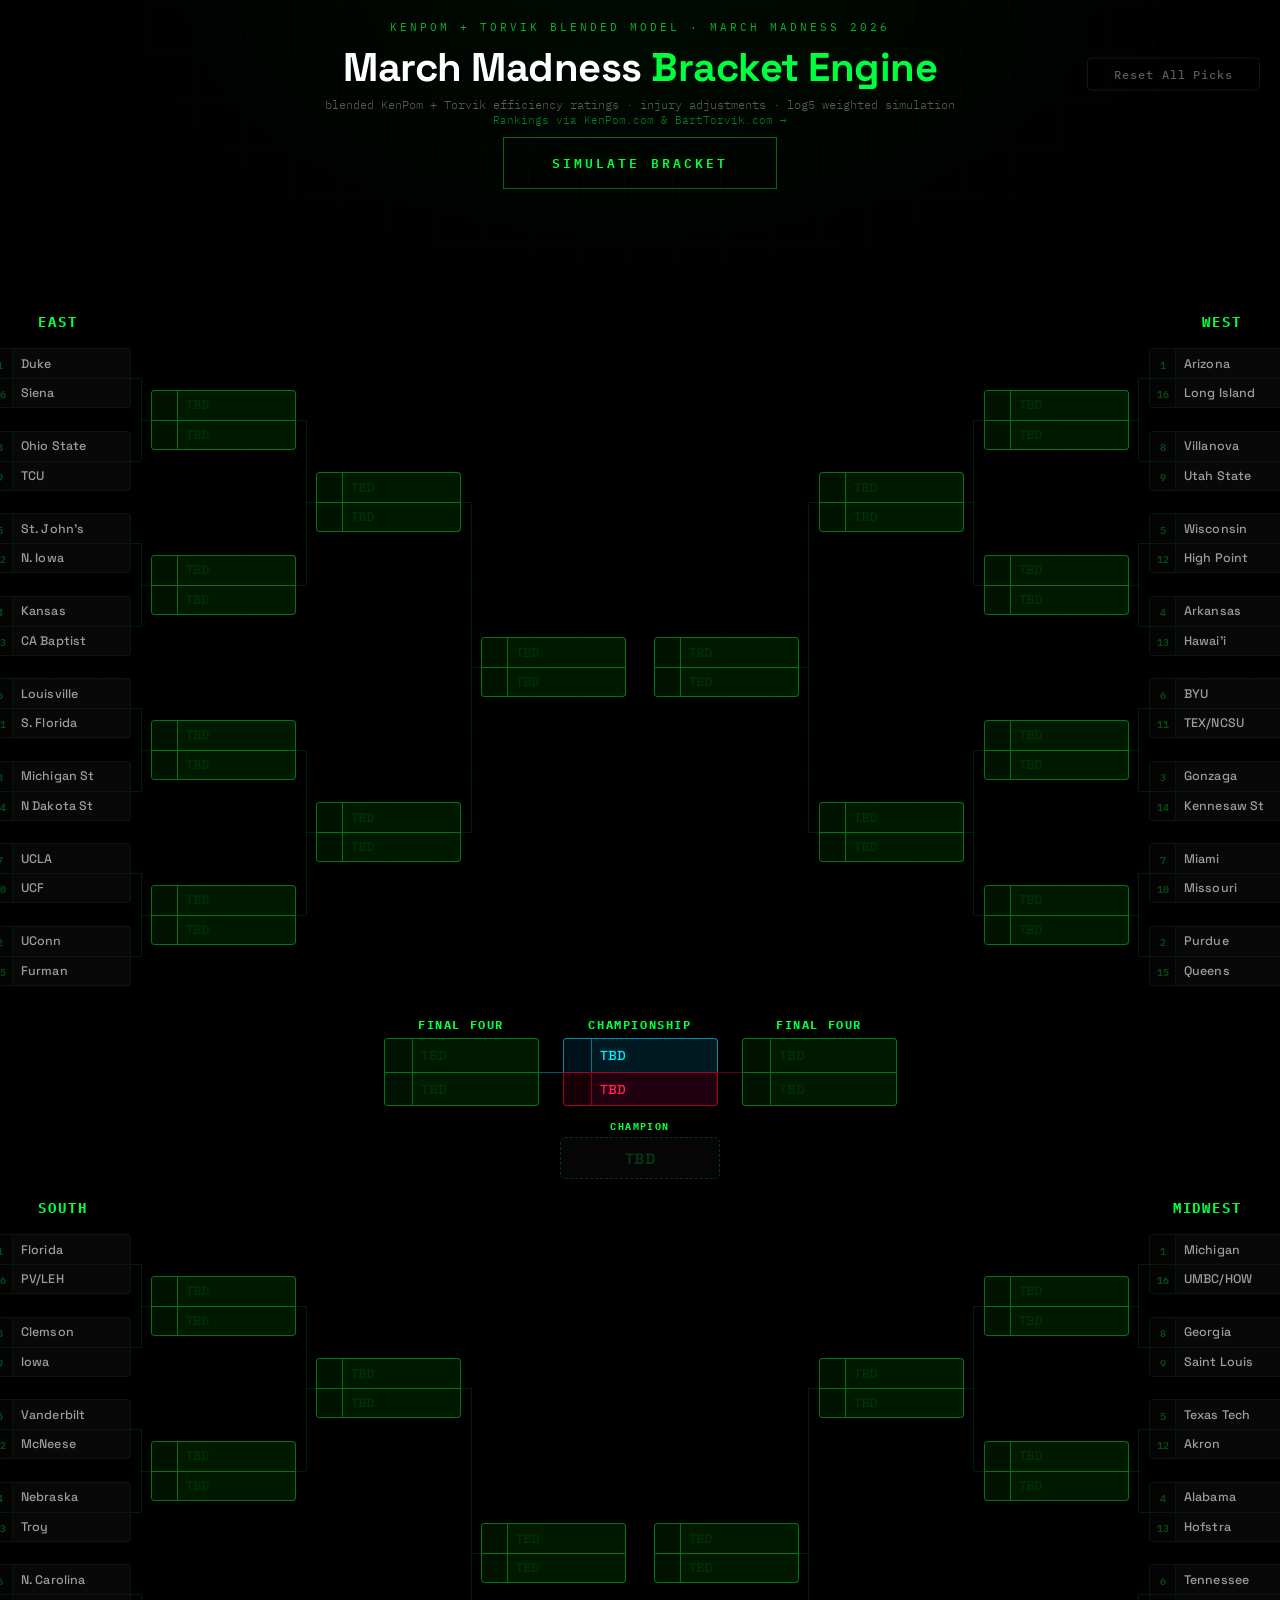
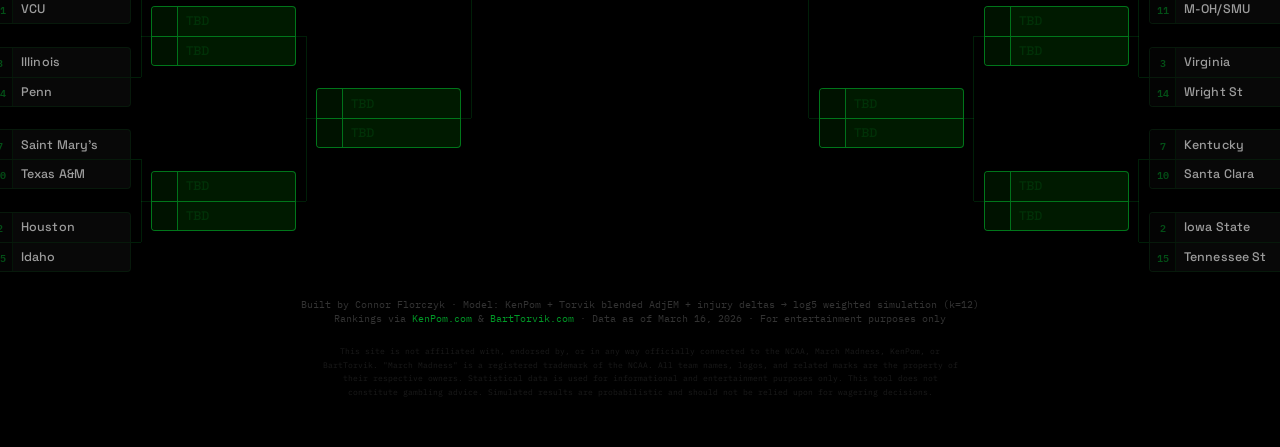
==== index.html @ 809f425a "March Madness Bracket Engine with simulation tracking KenPom + Torvik blended bracket simulator with" ====
<!DOCTYPE html>
<html lang="en">
<head>
<meta charset="UTF-8">
<meta name="viewport" content="width=device-width, initial-scale=1.0">
<title>March Madness 2026 — Bracket Engine</title>
<meta name="description" content="March Madness bracket simulator blending KenPom and Torvik efficiency ratings. Weighted probabilities, injury adjustments, and log5 matchup modeling for the 2026 tournament.">
<meta property="og:title" content="March Madness 2026 — Bracket Engine">
<meta property="og:description" content="Simulate your bracket with blended KenPom + Torvik ratings, injury adjustments, and weighted probabilities. Every run is different.">
<meta property="og:type" content="website">
<meta property="og:image" content="og-bracket-engine.png">
<meta name="twitter:card" content="summary_large_image">
<meta name="twitter:title" content="March Madness 2026 — Bracket Engine">
<meta name="twitter:description" content="Bracket simulator blending KenPom + Torvik ratings with injury adjustments. Every run is unique.">
<link rel="icon" href="data:image/svg+xml,<svg xmlns='http://www.w3.org/2000/svg' viewBox='0 0 100 100'><text y='.9em' font-size='90'>▣</text></svg>">
<link rel="preconnect" href="https://fonts.googleapis.com">
<link rel="preconnect" href="https://fonts.gstatic.com" crossorigin>
<link rel="stylesheet" href="https://fonts.googleapis.com/css2?family=Space+Grotesk:wght@300;400;500;600;700&family=IBM+Plex+Mono:wght@300;400;500;600;700&display=swap">
<style>

  :root {
    --mx: #00ff41;
    --mx-r: 0;
    --mx-g: 255;
    --mx-b: 65;
    --mx-bg: #001a00;
    --mx-bg2: #001200;
  }

  * { margin: 0; padding: 0; box-sizing: border-box; }

  /* Hide all scrollbars except body's vertical */
  .bracket-row::-webkit-scrollbar,
  .final-four::-webkit-scrollbar,
  .log-inner::-webkit-scrollbar,
  .breakdown::-webkit-scrollbar,
  .bd-card::-webkit-scrollbar,
  .mobile-bracket::-webkit-scrollbar,
  .page-wrap::-webkit-scrollbar { display: none; }
  .bracket-row, .final-four, .log-inner, .breakdown, .bd-card, .mobile-bracket, .page-wrap {
    scrollbar-width: none;
    -ms-overflow-style: none;
  }

  body {
    font-family: 'Space Grotesk', system-ui, sans-serif;
    background: #000;
    color: #c0c0c0;
    min-height: 100vh;
    padding: 20px;
    overflow-x: hidden;
  }

  body::before {
    content: '';
    position: fixed;
    inset: 0;
    background:
      radial-gradient(ellipse 80% 60% at 50% 0%, rgba(var(--mx-r),var(--mx-g),var(--mx-b),0.04) 0%, transparent 60%),
      linear-gradient(180deg, rgba(var(--mx-r),var(--mx-g),var(--mx-b),0.018) 1px, transparent 1px),
      linear-gradient(90deg, rgba(var(--mx-r),var(--mx-g),var(--mx-b),0.018) 1px, transparent 1px);
    background-size: 100% 100%, 48px 48px, 48px 48px;
    pointer-events: none;
    z-index: 0;
  }

  body::after {
    content: '';
    position: fixed;
    inset: 0;
    background: repeating-linear-gradient(
      0deg,
      transparent,
      transparent 2px,
      rgba(0,0,0,0.04) 2px,
      rgba(0,0,0,0.04) 4px
    );
    pointer-events: none;
    z-index: 0;
  }

  .page-wrap {
    position: relative;
    z-index: 1;
    display: flex;
    flex-direction: column;
    align-items: center;
    min-width: 1220px;
  }

  /* Header */
  .header {
    text-align: center;
    margin-bottom: 10px;
    position: relative;
    width: 100%;
    padding: 0 220px;
  }

  .header-actions {
    position: absolute;
    top: 50%;
    right: 0;
    transform: translateY(-50%);
    display: flex;
    gap: 8px;
    align-items: center;
  }

  .header .tag {
    font-family: 'IBM Plex Mono', monospace;
    font-size: 0.7rem;
    letter-spacing: 3px;
    text-transform: uppercase;
    color: var(--mx);
    opacity: 0.7;
    margin-bottom: 8px;
  }

  .header h1 {
    font-size: clamp(1.8rem, 4vw, 2.5rem);
    font-weight: 700;
    letter-spacing: -0.5px;
    color: #fff;
  }

  .header h1 span {
    background: linear-gradient(135deg, var(--mx), var(--mx));
    -webkit-background-clip: text;
    -webkit-text-fill-color: transparent;
    text-shadow: 0 0 40px rgba(var(--mx-r),var(--mx-g),var(--mx-b),0.15);
  }

  .header .subtitle {
    font-family: 'IBM Plex Mono', monospace;
    font-size: 0.75rem;
    font-weight: 300;
    color: rgba(255,255,255,0.35);
    margin-top: 4px;
  }

  /* Round labels bar */
  .round-labels {
    display: flex;
    justify-content: center;
    gap: 0;
    margin-bottom: 4px;
    width: 100%;
  }

  .round-labels .rl {
    font-family: 'IBM Plex Mono', monospace;
    font-size: 0.6rem;
    font-weight: 600;
    letter-spacing: 0.1em;
    text-transform: uppercase;
    color: rgba(255,255,255,0.25);
    text-align: center;
    padding: 4px 0;
  }

  /* Region label */
  .region-label {
    font-family: 'IBM Plex Mono', monospace;
    font-size: 0.85rem;
    font-weight: 700;
    letter-spacing: 0.14em;
    text-transform: uppercase;
    margin-bottom: 6px;
  }

  .region-label-left { text-align: left; padding-left: 6px; }
  .region-label-right { text-align: right; padding-right: 6px; }

  /* Bracket rows */
  .bracket-half {
    display: flex;
    flex-direction: column;
    align-items: center;
    width: 100%;
  }

  .bracket-labels-row {
    display: flex;
    width: 100%;
    max-width: 1220px;
    justify-content: space-between;
    padding: 0 2px;
  }

  .bracket-row {
    display: flex;
    height: 660px;
    align-items: stretch;
  }

  .round {
    display: flex;
    flex-direction: column;
    flex-shrink: 0;
  }

  .match-wrap {
    flex: 1;
    display: flex;
    align-items: center;
    justify-content: center;
  }

  .team-pair { width: 145px; flex-shrink: 0; }

  .team {
    height: 30px;
    display: flex;
    align-items: center;
    padding: 0 0 0 0;
    font-size: 0.78rem;
    font-weight: 500;
    background: #080808;
    border: 1px solid rgba(var(--mx-r),var(--mx-g),var(--mx-b),0.07);
    cursor: pointer;
    transition: all 0.15s;
    color: rgba(255,255,255,0.6);
    overflow: hidden;
  }

  .team:first-child { border-radius: 4px 4px 0 0; border-bottom: none; }
  .team:last-child { border-radius: 0 0 4px 4px; }
  .team:hover:not(.empty) { background: #0a0f0a; border-color: rgba(var(--mx-r),var(--mx-g),var(--mx-b),0.15); }

  .team.winner {
    background: var(--mx-bg);
    border-color: rgba(var(--mx-r),var(--mx-g),var(--mx-b),0.4);
    color: var(--mx);
  }

  .team.winner:first-child { border-bottom: none; }
  .team.loser { opacity: 0.2; }
  .team.empty { cursor: default; color: rgba(var(--mx-r),var(--mx-g),var(--mx-b),0.1); }

  .team .seed {
    min-width: 26px;
    text-align: center;
    font-family: 'IBM Plex Mono', monospace;
    font-size: 0.65rem;
    font-weight: 600;
    color: rgba(var(--mx-r),var(--mx-g),var(--mx-b),0.3);
    background: #040404;
    height: 100%;
    display: flex;
    align-items: center;
    justify-content: center;
    border-right: 1px solid rgba(var(--mx-r),var(--mx-g),var(--mx-b),0.07);
    flex-shrink: 0;
  }

  .team.winner .seed {
    color: rgba(var(--mx-r),var(--mx-g),var(--mx-b),0.7);
    background: var(--mx-bg2);
    border-right-color: rgba(var(--mx-r),var(--mx-g),var(--mx-b),0.4);
  }

  .team .name {
    padding: 0 8px;
    white-space: nowrap;
    overflow: hidden;
    text-overflow: ellipsis;
    flex: 1;
    letter-spacing: 0.01em;
  }

  /* Upset notifier on game pairs */
  .team-pair { position: relative; }
  .team-pair:has(.upset-pip) {
    box-shadow: -2px 0 0 0 rgba(255,255,255,0.7);
    border-radius: 3px;
  }
  .upset-pip {
    position: absolute;
    top: -1px;
    right: -1px;
    font-family: 'IBM Plex Mono', monospace;
    font-size: 0.42rem;
    font-weight: 700;
    letter-spacing: 0.5px;
    text-transform: uppercase;
    color: #000;
    background: rgba(255,255,255,0.85);
    padding: 1px 4px;
    border-radius: 0 3px 0 3px;
    z-index: 2;
    line-height: 1.2;
    animation: glitch-flicker 4s infinite;
    animation-delay: calc(var(--flicker-offset, 0) * 1s);
  }

  @keyframes glitch-flicker {
    0%, 100% { opacity: 1; }
    92% { opacity: 1; }
    93% { opacity: 0.1; }
    94% { opacity: 0.9; }
    95% { opacity: 0.15; }
    96% { opacity: 1; }
    97% { opacity: 0.05; }
    98% { opacity: 1; }
  }
  @keyframes glitch-flicker-2 {
    0%, 100% { opacity: 1; }
    45% { opacity: 1; }
    46% { opacity: 0.08; }
    47% { opacity: 0.85; }
    48% { opacity: 0.1; }
    49% { opacity: 1; }
  }
  @keyframes glitch-flicker-3 {
    0%, 100% { opacity: 1; }
    70% { opacity: 1; }
    71% { opacity: 0.12; }
    72% { opacity: 1; }
    73% { opacity: 0.06; }
    74% { opacity: 0.9; }
    75% { opacity: 1; }
  }

  /* Left connectors */
  .conn-col { display: flex; flex-direction: column; width: 20px; flex-shrink: 0; }
  .conn-pair { flex: 1; position: relative; }
  .conn-pair .h-top { position: absolute; top: 25%; left: 0; width: 50%; border-top: 1px solid rgba(var(--mx-r),var(--mx-g),var(--mx-b),0.12); }
  .conn-pair .h-bot { position: absolute; top: 75%; left: 0; width: 50%; border-top: 1px solid rgba(var(--mx-r),var(--mx-g),var(--mx-b),0.12); }
  .conn-pair::before { content: ''; position: absolute; left: 50%; top: 25%; bottom: 25%; border-left: 1px solid rgba(var(--mx-r),var(--mx-g),var(--mx-b),0.12); }
  .conn-pair::after { content: ''; position: absolute; top: 50%; left: 50%; right: 0; border-top: 1px solid rgba(var(--mx-r),var(--mx-g),var(--mx-b),0.12); }

  /* Right connectors (mirrored) */
  .conn-col-r { display: flex; flex-direction: column; width: 20px; flex-shrink: 0; }
  .conn-pair-r { flex: 1; position: relative; }
  .conn-pair-r .h-top { position: absolute; top: 25%; right: 0; width: 50%; border-top: 1px solid rgba(var(--mx-r),var(--mx-g),var(--mx-b),0.12); }
  .conn-pair-r .h-bot { position: absolute; top: 75%; right: 0; width: 50%; border-top: 1px solid rgba(var(--mx-r),var(--mx-g),var(--mx-b),0.12); }
  .conn-pair-r::before { content: ''; position: absolute; right: 50%; top: 25%; bottom: 25%; border-left: 1px solid rgba(var(--mx-r),var(--mx-g),var(--mx-b),0.12); }
  .conn-pair-r::after { content: ''; position: absolute; top: 50%; left: 0; right: 50%; border-top: 1px solid rgba(var(--mx-r),var(--mx-g),var(--mx-b),0.12); }

  /* Feed lines */
  .feed { width: 14px; flex-shrink: 0; display: flex; align-items: center; }
  .feed .fl { width: 100%; border-top: 1px solid rgba(var(--mx-r),var(--mx-g),var(--mx-b),0.12); }

  /* Center gap between left/right regions */
  .bracket-gap {
    width: 28px;
    flex-shrink: 0;
  }

  /* ───── FINAL FOUR SECTION ───── */
  .final-four {
    display: flex;
    flex-direction: column;
    align-items: center;
    margin: 20px 0;
    gap: 0;
  }

  .ff-label-row {
    display: flex;
    justify-content: center;
    gap: 0;
    width: 100%;
    margin-bottom: 6px;
  }

  .ff-label-row .ff-label:nth-child(1) { width: 155px; }
  .ff-label-row .ff-label:nth-child(2) { width: calc(24px + 155px + 24px); }
  .ff-label-row .ff-label:nth-child(3) { width: 155px; }

  .ff-label {
    font-family: 'IBM Plex Mono', monospace;
    font-size: 0.72rem;
    font-weight: 700;
    letter-spacing: 0.14em;
    text-transform: uppercase;
    color: var(--mx);
    text-align: center;
  }

  .ff-bracket-row {
    display: flex;
    align-items: center;
  }

  .ff-round { flex-shrink: 0; }
  .ff-pair { width: 155px; }
  .ff-pair .team { height: 34px; font-size: 0.82rem; }
  .ff-pair .team .seed { min-width: 28px; font-size: 0.68rem; }

  /* Championship team colors — neon cyan (top) and neon red (bottom) */
  .champ-pair .team.champ-t1 {
    border-color: rgba(0,220,255,0.4) !important;
    background: #001014 !important;
    color: #00ddff;
    text-shadow: 0 0 6px rgba(0,220,255,0.15);
  }
  .champ-pair .team.champ-t1.empty {
    color: rgba(0,220,255,0.3);
    text-shadow: none;
  }
  .champ-pair .team.champ-t1 .seed {
    border-right-color: rgba(0,220,255,0.3);
    background: #000a0e;
    color: rgba(0,220,255,0.5);
  }
  .champ-pair .team.champ-t1.empty .seed {
    color: rgba(0,220,255,0.2);
  }
  .champ-pair .team.champ-t1:hover:not(.empty) {
    background: #001820 !important;
    border-color: rgba(0,220,255,0.6) !important;
    box-shadow: 0 0 12px rgba(0,220,255,0.08);
  }

  .champ-pair .team.champ-t2 {
    border-color: rgba(255,0,50,0.4) !important;
    background: #140008 !important;
    color: #ff1a44;
    text-shadow: 0 0 6px rgba(255,0,50,0.15);
  }
  .champ-pair .team.champ-t2.empty {
    color: rgba(255,0,50,0.3);
    text-shadow: none;
  }
  .champ-pair .team.champ-t2 .seed {
    border-right-color: rgba(255,0,50,0.3);
    background: #0e0004;
    color: rgba(255,0,50,0.5);
  }
  .champ-pair .team.champ-t2.empty .seed {
    color: rgba(255,0,50,0.2);
  }
  .champ-pair .team.champ-t2:hover:not(.empty) {
    background: #200010 !important;
    border-color: rgba(255,0,50,0.6) !important;
    box-shadow: 0 0 12px rgba(255,0,50,0.08);
  }

  /* Winner with neon glow */
  .champ-pair .team.champ-t1.winner {
    background: #001820 !important;
    border-color: rgba(0,220,255,0.6) !important;
    color: #00eeff;
    text-shadow: 0 0 8px rgba(0,220,255,0.25);
    box-shadow: inset 0 0 12px rgba(0,220,255,0.04);
  }
  .champ-pair .team.champ-t1.winner:first-child { border-bottom: none; }
  .champ-pair .team.champ-t1.winner .seed {
    color: #00ccee;
    background: #001018;
    border-right-color: rgba(0,220,255,0.5);
  }

  .champ-pair .team.champ-t2.winner {
    background: #200010 !important;
    border-color: rgba(255,0,50,0.6) !important;
    color: #ff2255;
    text-shadow: 0 0 8px rgba(255,0,50,0.25);
    box-shadow: inset 0 0 12px rgba(255,0,50,0.04);
  }
  .champ-pair .team.champ-t2.winner:first-child { border-bottom: none; }
  .champ-pair .team.champ-t2.winner .seed {
    color: #ff1a44;
    background: #180008;
    border-right-color: rgba(255,0,50,0.5);
  }

  .grand-champ-wrap {
    text-align: center;
    margin-top: 14px;
  }

  .grand-champ-label {
    font-family: 'IBM Plex Mono', monospace;
    font-size: 0.62rem;
    font-weight: 700;
    letter-spacing: 0.14em;
    text-transform: uppercase;
    color: var(--mx);
  }

  .grand-champ-box {
    margin-top: 4px;
    width: 160px;
    height: 42px;
    display: flex;
    align-items: center;
    justify-content: center;
    border-radius: 5px;
    font-weight: 700;
    font-size: 0.95rem;
    letter-spacing: 0.02em;
  }

  .grand-champ-box.has {
    border: 1px solid var(--mx);
    color: var(--mx);
    box-shadow: 0 0 24px rgba(var(--mx-r),var(--mx-g),var(--mx-b),0.15), 0 0 60px rgba(var(--mx-r),var(--mx-g),var(--mx-b),0.05);
  }
  .grand-champ-box.has.champ-blue {
    background: linear-gradient(135deg, rgba(0,220,255,0.1), rgba(0,220,255,0.03));
    border-color: rgba(0,220,255,0.6);
    color: #00eeff;
    box-shadow: 0 0 24px rgba(0,220,255,0.15), 0 0 60px rgba(0,220,255,0.05);
    text-shadow: 0 0 10px rgba(0,220,255,0.2);
  }
  .grand-champ-box.has.champ-red {
    background: linear-gradient(135deg, rgba(255,0,50,0.1), rgba(255,0,50,0.03));
    border-color: rgba(255,0,50,0.6);
    color: #ff2255;
    box-shadow: 0 0 24px rgba(255,0,50,0.15), 0 0 60px rgba(255,0,50,0.05);
    text-shadow: 0 0 10px rgba(255,0,50,0.2);
  }

  .grand-champ-box.none {
    background: #050505;
    border: 1px dashed rgba(var(--mx-r),var(--mx-g),var(--mx-b),0.2);
    color: rgba(var(--mx-r),var(--mx-g),var(--mx-b),0.2);
  }

  /* Feed lines — blue left, red right */
  .feed-gf { width: 24px; flex-shrink: 0; display: flex; align-items: center; }
  .feed-gf .fl { width: 100%; border-top: 1px solid rgba(var(--mx-r),var(--mx-g),var(--mx-b),0.3); }
  .feed-gf.feed-blue .fl { border-top-color: rgba(0,220,255,0.4); }
  .feed-gf.feed-red .fl { border-top-color: rgba(255,0,50,0.4); }


  .reset-btn {
    margin-top: 20px;
    padding: 8px 26px;
    background: transparent;
    border: 1px solid rgba(255,255,255,0.08);
    color: rgba(255,255,255,0.35);
    font-family: 'IBM Plex Mono', monospace;
    font-size: 0.72rem;
    font-weight: 500;
    letter-spacing: 0.08em;
    border-radius: 4px;
    cursor: pointer;
    transition: all 0.15s;
  }

  .reset-btn:hover { border-color: rgba(255,255,255,0.2); color: #ccc; }

  .header-actions .reset-btn { margin-top: 0; }
  .header-actions .share-btn { display: none; }
  .header-actions .share-btn.on { display: inline-flex; }

  .share-btn {
    padding: 8px 26px;
    background: rgba(var(--mx-r),var(--mx-g),var(--mx-b),0.06);
    border: 1px solid rgba(var(--mx-r),var(--mx-g),var(--mx-b),0.25);
    color: var(--mx);
    font-family: 'IBM Plex Mono', monospace;
    font-size: 0.72rem;
    font-weight: 500;
    letter-spacing: 0.08em;
    border-radius: 4px;
    cursor: pointer;
    transition: all 0.15s;
    display: none;
    align-items: center;
    gap: 6px;
  }
  .share-btn.on { display: inline-flex; }
  .share-btn:hover { border-color: rgba(var(--mx-r),var(--mx-g),var(--mx-b),0.5); background: rgba(var(--mx-r),var(--mx-g),var(--mx-b),0.1); color: #33ff66; }
  .share-btn svg { width: 14px; height: 14px; fill: currentColor; }

  .share-overlay {
    position: fixed;
    inset: 0;
    background: rgba(0,0,0,0.65);
    z-index: 999;
    display: none;
    align-items: center;
    justify-content: center;
    animation: fadeIn 0.15s ease;
  }
  .share-overlay.on { display: flex; }
  @keyframes fadeIn { from { opacity: 0; } to { opacity: 1; } }

  .share-panel {
    background: #080808;
    border: 1px solid rgba(var(--mx-r),var(--mx-g),var(--mx-b),0.15);
    border-radius: 12px;
    padding: 28px 32px;
    width: 90%;
    max-width: 520px;
    position: relative;
    animation: panelIn 0.2s ease;
  }
  @keyframes panelIn { from { opacity: 0; transform: translateY(10px) scale(0.97); } to { opacity: 1; transform: none; } }

  .share-panel-title {
    font-family: 'IBM Plex Mono', monospace;
    font-size: 0.7rem;
    letter-spacing: 2px;
    text-transform: uppercase;
    color: var(--mx);
    margin-bottom: 16px;
  }

  .share-preview {
    background: rgba(0,0,0,0.3);
    border: 1px solid rgba(255,255,255,0.06);
    border-radius: 8px;
    padding: 16px 18px;
    margin-bottom: 18px;
    font-family: 'IBM Plex Mono', monospace;
    font-size: 0.7rem;
    line-height: 1.65;
    color: rgba(255,255,255,0.55);
    max-height: 180px;
    overflow-y: auto;
    white-space: pre-wrap;
    word-break: break-word;
  }
  .share-preview::-webkit-scrollbar { width: 4px; }
  .share-preview::-webkit-scrollbar-thumb { background: rgba(255,255,255,0.1); border-radius: 2px; }
  .share-preview .sp-champ { color: #fff; font-weight: 600; font-size: 0.78rem; }
  .share-preview .sp-heading { color: rgba(255,255,255,0.35); font-size: 0.6rem; letter-spacing: 1.5px; text-transform: uppercase; }
  .share-preview .sp-team { color: rgba(255,255,255,0.7); }
  .share-preview .sp-upset { color: rgba(255,255,255,0.7); }
  .share-preview .sp-link { color: var(--mx); }

  .share-close {
    position: absolute;
    top: 16px; right: 18px;
    background: none;
    border: none;
    color: rgba(255,255,255,0.3);
    font-size: 1.4rem;
    cursor: pointer;
    line-height: 1;
    transition: color 0.15s;
  }
  .share-close:hover { color: #fff; }

  .share-options {
    display: flex;
    flex-direction: column;
    gap: 8px;
  }

  .share-option {
    display: flex;
    align-items: center;
    gap: 12px;
    padding: 12px 16px;
    background: rgba(255,255,255,0.03);
    border: 1px solid rgba(255,255,255,0.06);
    border-radius: 8px;
    cursor: pointer;
    transition: all 0.15s;
    text-decoration: none;
    color: inherit;
  }
  .share-option:hover { background: rgba(255,255,255,0.06); border-color: rgba(255,255,255,0.12); }

  .share-icon {
    width: 36px; height: 36px;
    border-radius: 8px;
    display: flex;
    align-items: center;
    justify-content: center;
    flex-shrink: 0;
    font-size: 1rem;
  }
  .share-icon.copy { background: rgba(var(--mx-r),var(--mx-g),var(--mx-b),0.12); color: var(--mx); }
  .share-icon.x { background: rgba(255,255,255,0.08); color: #fff; }
  .share-icon.li { background: rgba(10,102,194,0.15); color: #0a66c2; }
  .share-icon.email { background: rgba(var(--mx-r),var(--mx-g),var(--mx-b),0.12); color: var(--mx); }

  .share-label { font-size: 0.82rem; font-weight: 500; color: #e0e0e0; }
  .share-sublabel { font-size: 0.68rem; color: rgba(255,255,255,0.35); margin-top: 2px; }

  .share-toast {
    position: fixed;
    bottom: 32px;
    left: 50%;
    transform: translateX(-50%) translateY(20px);
    background: #0a0a0a;
    border: 1px solid rgba(var(--mx-r),var(--mx-g),var(--mx-b),0.3);
    color: var(--mx);
    font-family: 'IBM Plex Mono', monospace;
    font-size: 0.75rem;
    padding: 10px 22px;
    border-radius: 8px;
    z-index: 1100;
    opacity: 0;
    pointer-events: none;
    transition: all 0.3s ease;
  }
  .share-toast.show { opacity: 1; transform: translateX(-50%) translateY(0); }

  /* Upset counter badge */
  .upset-badge {
    display: none;
    align-items: center;
    justify-content: center;
    gap: 6px;
    margin-top: 8px;
    padding: 6px 16px;
    background: rgba(255,255,255,0.06);
    border: 1px solid rgba(255,255,255,0.2);
    border-radius: 20px;
    font-family: 'IBM Plex Mono', monospace;
    font-size: 0.72rem;
    color: rgba(255,255,255,0.7);
    animation: bdIn 0.4s ease;
  }
  .upset-badge.on { display: inline-flex; }
  .upset-badge .ub-num {
    font-weight: 700;
    font-size: 0.85rem;
    color: #fff;
  }
  .upset-badge .ub-label { font-weight: 400; }

  /* ── MOBILE BRACKET VIEW ── */
  .mobile-bracket { display: none; }

  .mb-round {
    margin-bottom: 16px;
  }
  .mb-round-header {
    font-family: 'IBM Plex Mono', monospace;
    font-size: 0.82rem;
    font-weight: 700;
    letter-spacing: 0.12em;
    text-transform: uppercase;
    color: rgba(255,255,255,0.4);
    padding: 8px 0 6px;
    border-bottom: 1px solid rgba(255,255,255,0.06);
    margin-bottom: 6px;
  }
  .mb-region-label {
    font-family: 'IBM Plex Mono', monospace;
    font-size: 0.68rem;
    font-weight: 600;
    letter-spacing: 0.1em;
    text-transform: uppercase;
    padding: 6px 0 3px;
  }
  .mb-game {
    display: flex;
    flex-direction: column;
    background: #050505;
    border: 1px solid rgba(255,255,255,0.07);
    border-radius: 5px;
    margin-bottom: 5px;
    overflow: hidden;
    position: relative;
  }
  .mb-game:has(.mb-upset-pip) {
    border-color: rgba(255,255,255,0.2);
    box-shadow: 0 0 8px rgba(255,255,255,0.05);
  }
  .mb-upset-pip {
    position: absolute;
    top: 0;
    right: 0;
    font-family: 'IBM Plex Mono', monospace;
    font-size: 0.5rem;
    font-weight: 700;
    letter-spacing: 0.5px;
    text-transform: uppercase;
    color: #000;
    background: rgba(255,255,255,0.85);
    padding: 2px 6px;
    border-radius: 0 5px 0 5px;
    z-index: 2;
    line-height: 1.2;
    animation: glitch-flicker 5s infinite;
  }
  .mb-team {
    display: flex;
    align-items: center;
    height: 40px;
    font-size: 0.9rem;
    font-weight: 500;
    color: rgba(255,255,255,0.6);
    cursor: pointer;
    transition: background 0.12s;
  }
  .mb-team:first-child { border-bottom: 1px solid rgba(255,255,255,0.05); }
  .mb-team:hover:not(.mb-empty) { background: #0a0f0a; }
  .mb-team.mb-winner {
    background: var(--mx-bg);
    color: var(--mx);
  }
  .mb-team.mb-loser { opacity: 0.3; }
  .mb-team.mb-empty { cursor: default; color: rgba(255,255,255,0.1); }
  .mb-seed {
    min-width: 36px;
    text-align: center;
    font-family: 'IBM Plex Mono', monospace;
    font-size: 0.75rem;
    font-weight: 600;
    color: rgba(255,255,255,0.25);
    background: #040404;
    height: 100%;
    display: flex;
    align-items: center;
    justify-content: center;
    border-right: 1px solid rgba(255,255,255,0.07);
    flex-shrink: 0;
  }
  .mb-team.mb-winner .mb-seed {
    color: rgba(var(--mx-r),var(--mx-g),var(--mx-b),0.6);
    background: var(--mx-bg2);
    border-right-color: rgba(var(--mx-r),var(--mx-g),var(--mx-b),0.3);
  }
  .mb-name {
    padding: 0 12px;
    flex: 1;
    white-space: nowrap;
    overflow: hidden;
    text-overflow: ellipsis;
  }
  .mb-prob {
    font-family: 'IBM Plex Mono', monospace;
    font-size: 0.72rem;
    font-weight: 600;
    color: #fff;
    padding-right: 12px;
    white-space: nowrap;
  }
  .mb-team.mb-winner .mb-prob { color: #fff; }

  /* FF/Champ in mobile */
  .mb-ff-section {
    margin-bottom: 16px;
  }
  .mb-champ-box {
    text-align: center;
    padding: 14px;
    margin-top: 8px;
    border-radius: 6px;
  }
  .mb-champ-box.has {
    background: linear-gradient(135deg, rgba(var(--mx-r),var(--mx-g),var(--mx-b),0.1), rgba(var(--mx-r),var(--mx-g),var(--mx-b),0.04));
    border: 1px solid var(--mx);
  }
  .mb-champ-box.none {
    background: #050505;
    border: 1px dashed rgba(var(--mx-r),var(--mx-g),var(--mx-b),0.2);
  }
  .mb-champ-trophy { font-size: 28px; }
  .mb-champ-label {
    font-family: 'IBM Plex Mono', monospace;
    font-size: 0.65rem;
    font-weight: 700;
    letter-spacing: 0.12em;
    text-transform: uppercase;
    color: var(--mx);
    margin-top: 4px;
  }
  .mb-champ-name {
    font-size: 1.3rem;
    font-weight: 700;
    color: var(--mx);
    margin-top: 4px;
  }
  .mb-champ-name.tbd { color: rgba(var(--mx-r),var(--mx-g),var(--mx-b),0.2); font-weight: 500; }

  /* ── GLOBAL STATS COUNTER ── */
  .global-stats {
    position: absolute;
    top: 50%;
    left: 0;
    transform: translateY(-50%);
    font-family: 'IBM Plex Mono', monospace;
    font-size: 0.65rem;
    color: rgba(var(--mx-r),var(--mx-g),var(--mx-b),0.5);
    text-align: left;
    letter-spacing: 1px;
    text-transform: uppercase;
    line-height: 1.2;
  }
  .global-stats .stat-num {
    font-size: 1.3rem;
    font-weight: 700;
    color: var(--mx);
    display: block;
    line-height: 1;
    margin-bottom: 1px;
    text-shadow: 0 0 12px rgba(var(--mx-r),var(--mx-g),var(--mx-b),0.3);
  }

  /* ── MOBILE RESPONSIVE ── */
  @media (max-width: 1200px) {
    .page-wrap { min-width: 0; width: 100%; }
    .header { padding: 0; }
    .header-actions { position: static; justify-content: center; margin-top: 10px; transform: none; }
    .global-stats { position: static; transform: none; text-align: center; margin-bottom: 8px; }
    .bracket-labels-row { max-width: 100%; }
    .bracket-row {
      overflow-x: auto;
      -webkit-overflow-scrolling: touch;
      padding-bottom: 8px;
    }
    .final-four {
      overflow-x: auto;
      -webkit-overflow-scrolling: touch;
    }
  }

  @media (max-width: 768px) {
    body { padding: 12px 8px; }

    .header h1 { font-size: 2.2rem; }
    .header .tag { font-size: 0.95rem; letter-spacing: 2px; }
    .header .subtitle { font-size: 0.95rem; line-height: 1.5; }

    .countdown-bar {
      flex-direction: column;
      gap: 10px;
      padding: 10px 12px;
    }
    .cd-val { font-size: 1.2rem; min-width: 40px; padding: 3px 5px; }
    .cd-sep { font-size: 1rem; padding-bottom: 12px; }
    .cd-info { font-size: 0.62rem; }

    .calc-btn { padding: 12px 32px; font-size: 0.72rem; letter-spacing: 2px; }
    .prog-wrap { width: 240px; }
    .log-area { max-width: 100%; }
    .log-inner { font-size: 0.58rem; }

    /* Hide desktop bracket, show mobile */
    .bracket-row,
    .bracket-labels-row,
    .final-four { display: none !important; }

    .mobile-bracket { display: block; width: 100%; }

    .region-label { font-size: 0.75rem; }
    .reset-btn { font-size: 0.65rem; padding: 6px 14px; }
    .share-btn { font-size: 0.65rem; padding: 6px 14px; }
    .share-panel { padding: 22px 20px; }
    .share-option { padding: 10px 12px; }

    .breakdown { max-width: 100%; }
    .bd-grid { grid-template-columns: 1fr; }
    .bd-card, .bd-card-wide { padding: 16px 14px; }
  }

  @media (max-width: 480px) {
    body { padding: 8px 4px; }

    .header { margin-bottom: 8px; }
    .header h1 { font-size: 1.8rem; }
    .header .tag { font-size: 0.85rem; letter-spacing: 1.5px; margin-bottom: 6px; }
    .header .subtitle { font-size: 0.85rem; line-height: 1.5; }
    .header .subtitle a { font-size: 0.8rem !important; }

    .countdown-bar { padding: 8px 8px; gap: 8px; margin-bottom: 8px; border-radius: 4px; }
    .cd-val { font-size: 1.05rem; min-width: 34px; padding: 2px 4px; }
    .cd-sep { font-size: 0.9rem; padding-bottom: 10px; }
    .cd-lbl { font-size: 0.42rem; }
    .cd-info { font-size: 0.55rem; }

    .calc-area { margin-bottom: 10px; }
    .calc-btn { padding: 10px 24px; font-size: 0.65rem; letter-spacing: 1.5px; }
    .prog-wrap { width: 200px; }
    .log-inner { font-size: 0.55rem; }

    .mb-team { height: 36px; font-size: 0.82rem; }
    .mb-seed { min-width: 32px; font-size: 0.68rem; }
    .mb-name { padding: 0 10px; }
    .mb-round-header { font-size: 0.72rem; }
    .mb-region-label { font-size: 0.6rem; }
    .mb-prob { font-size: 0.62rem; }
    .mb-champ-name { font-size: 1.15rem; }

    .bd-card-title { font-size: 0.78rem; }
    .bd-card-sub { font-size: 0.62rem; }
    .bd-card, .bd-card-wide { padding: 14px 12px; }
    .inj-row { font-size: 0.72rem; flex-wrap: wrap; gap: 2px; }
    .inj-team { min-width: 90px; }
    .inj-delta { font-size: 0.65rem; min-width: 55px; }
    .inj-detail { font-size: 0.62rem; min-width: 100%; margin-top: 2px; }
    .upset-row { font-size: 0.72rem; flex-wrap: wrap; gap: 2px; }
    .upset-round { font-size: 0.58rem; }
    .upset-winner { min-width: 100px; }
    .upset-loser { min-width: 90px; }
    .prob-row { font-size: 0.68rem; flex-wrap: wrap; }
    .prob-region { font-size: 0.55rem; min-width: 55px; }
    .prob-bar-wrap { width: 70px; }
    .prob-pct { min-width: 48px; }
    .prob-round-label { font-size: 0.65rem; }
    .bd-method { font-size: 0.7rem; }
  }

  /* ── BREAKDOWN SECTION ── */
  .breakdown {
    width: 100%;
    max-width: 1000px;
    margin-top: 28px;
    animation: bdIn 0.5s ease;
  }
  @keyframes bdIn { from { opacity: 0; transform: translateY(12px); } to { opacity: 1; transform: translateY(0); } }

  .bd-divider {
    height: 1px;
    background: linear-gradient(90deg, transparent, rgba(255,255,255,0.08), transparent);
    margin-bottom: 24px;
  }

  .bd-grid {
    display: grid;
    grid-template-columns: 1fr 1fr;
    gap: 12px;
    margin-bottom: 12px;
  }
  @media (max-width: 800px) { .bd-grid { grid-template-columns: 1fr; } }

  .bd-card {
    background: rgba(255,255,255,0.02);
    border: 1px solid rgba(255,255,255,0.06);
    border-radius: 6px;
    padding: 20px 24px;
  }
  .bd-card-wide {
    background: rgba(255,255,255,0.02);
    border: 1px solid rgba(255,255,255,0.06);
    border-radius: 6px;
    padding: 20px 24px;
    margin-bottom: 14px;
  }
  .bd-card-title {
    font-family: 'IBM Plex Mono', monospace;
    font-size: 0.88rem;
    font-weight: 700;
    letter-spacing: 0.08em;
    text-transform: uppercase;
    margin-bottom: 0;
    cursor: pointer;
    display: flex;
    align-items: center;
    justify-content: space-between;
    user-select: none;
    transition: opacity 0.15s;
  }
  .bd-card-title:hover { opacity: 0.8; }
  .bd-card-title .bd-chevron {
    font-size: 0.6rem;
    transition: transform 0.2s;
    color: rgba(255,255,255,0.2);
  }
  .bd-card-title.open .bd-chevron { transform: rotate(90deg); }
  .bd-card-body {
    overflow: hidden;
    max-height: 0;
    transition: max-height 0.3s ease;
  }
  .bd-card-body.open {
    max-height: 5000px;
  }
  .bd-card-body .bd-card-sub:first-child {
    margin-top: 4px;
  }
  .bd-card-sub {
    font-family: 'IBM Plex Mono', monospace;
    font-size: 0.7rem;
    color: rgba(255,255,255,0.3);
    margin-bottom: 14px;
  }

  /* Injury rows */
  .inj-row {
    display: flex;
    align-items: baseline;
    padding: 7px 0;
    border-bottom: 1px solid rgba(255,255,255,0.03);
    font-size: 0.82rem;
  }
  .inj-row:last-child { border-bottom: none; }
  .inj-team { color: #fff; font-weight: 600; min-width: 120px; }
  .inj-delta { font-family: 'IBM Plex Mono', monospace; color: #fff; font-weight: 600; min-width: 65px; font-size: 0.78rem; }
  .inj-detail { color: rgba(255,255,255,0.4); font-size: 0.72rem; flex: 1; }

  /* Upset rows */
  .upset-row {
    display: flex;
    align-items: center;
    padding: 7px 0;
    border-bottom: 1px solid rgba(255,255,255,0.03);
    font-size: 0.82rem;
  }
  .upset-row:last-child { border-bottom: none; }
  .upset-round { font-family: 'IBM Plex Mono', monospace; color: rgba(255,255,255,0.3); font-size: 0.68rem; min-width: 48px; text-transform: uppercase; letter-spacing: 0.5px; }
  .upset-winner { color: var(--mx); font-weight: 600; min-width: 120px; }
  .upset-over { color: rgba(255,255,255,0.25); font-size: 0.72rem; margin: 0 8px; }
  .upset-loser { color: rgba(255,255,255,0.4); min-width: 110px; }
  .upset-prob { font-family: 'IBM Plex Mono', monospace; color: #fff; font-weight: 600; font-size: 0.78rem; margin-left: auto; }

  /* Probability table */
  .prob-round-label {
    font-family: 'IBM Plex Mono', monospace;
    font-size: 0.75rem;
    font-weight: 700;
    letter-spacing: 0.1em;
    text-transform: uppercase;
    color: rgba(255,255,255,0.35);
    margin-top: 14px;
    margin-bottom: 0;
    padding: 6px 0 6px 0;
    border-bottom: 1px solid rgba(255,255,255,0.04);
    cursor: pointer;
    display: flex;
    align-items: center;
    justify-content: space-between;
    user-select: none;
    transition: color 0.15s;
  }
  .prob-round-label:hover { color: rgba(255,255,255,0.55); }
  .prob-round-label:first-child { margin-top: 0; }
  .prob-round-label .prob-chevron {
    font-size: 0.6rem;
    transition: transform 0.2s;
    color: rgba(255,255,255,0.2);
  }
  .prob-round-label.open .prob-chevron { transform: rotate(90deg); }
  .prob-round-body {
    overflow: hidden;
    max-height: 0;
    transition: max-height 0.3s ease;
  }
  .prob-round-body.open {
    max-height: 2000px;
  }

  .prob-row {
    display: flex;
    align-items: center;
    padding: 4px 0;
    font-size: 0.8rem;
  }
  .prob-region { font-family: 'IBM Plex Mono', monospace; font-size: 0.65rem; min-width: 70px; letter-spacing: 0.5px; }
  .prob-matchup { flex: 1; color: rgba(255,255,255,0.5); }
  .prob-matchup strong { color: #fff; font-weight: 600; }
  .prob-pct { font-family: 'IBM Plex Mono', monospace; font-weight: 600; min-width: 58px; text-align: right; color: #fff !important; }
  .prob-bar-wrap { width: 100px; height: 5px; background: rgba(255,255,255,0.04); border-radius: 2px; margin-left: 10px; overflow: hidden; }
  .prob-bar-fill { height: 100%; border-radius: 2px; transition: width 0.3s; }

  /* Methodology */
  .bd-method {
    font-size: 0.82rem;
    line-height: 1.75;
    color: rgba(255,255,255,0.5);
  }
  .bd-method p { margin-bottom: 12px; }
  .bd-method p:last-child { margin-bottom: 0; }

  /* ── ENGINE ADDITIONS ── */

  /* Countdown */
  .countdown-bar {
    display: flex;
    align-items: center;
    justify-content: center;
    gap: 16px;
    padding: 12px 20px;
    margin-bottom: 12px;
    background: rgba(var(--mx-r),var(--mx-g),var(--mx-b),0.02);
    border: 1px solid rgba(var(--mx-r),var(--mx-g),var(--mx-b),0.08);
    border-radius: 6px;
    flex-wrap: wrap;
  }
  .cd-info {
    font-family: 'IBM Plex Mono', monospace;
    font-size: 0.72rem;
    color: rgba(var(--mx-r),var(--mx-g),var(--mx-b),0.35);
    text-align: center;
    line-height: 1.6;
  }
  .cd-info strong { color: rgba(var(--mx-r),var(--mx-g),var(--mx-b),0.7); font-weight: 600; }
  .cd-digits {
    display: flex;
    gap: 2px;
    align-items: center;
  }
  .cd-block {
    display: flex;
    flex-direction: column;
    align-items: center;
  }
  .cd-val {
    font-family: 'IBM Plex Mono', monospace;
    font-size: 1.6rem;
    font-weight: 700;
    color: var(--mx);
    min-width: 48px;
    text-align: center;
    background: #000;
    border: 1px solid rgba(var(--mx-r),var(--mx-g),var(--mx-b),0.15);
    border-radius: 4px;
    padding: 5px 8px;
    font-variant-numeric: tabular-nums;
    text-shadow: 0 0 8px rgba(var(--mx-r),var(--mx-g),var(--mx-b),0.3);
  }
  .cd-lbl {
    font-family: 'IBM Plex Mono', monospace;
    font-size: 0.5rem;
    letter-spacing: 1.5px;
    text-transform: uppercase;
    color: rgba(var(--mx-r),var(--mx-g),var(--mx-b),0.25);
    margin-top: 3px;
  }
  .cd-sep {
    font-family: 'IBM Plex Mono', monospace;
    font-size: 1.3rem;
    color: rgba(var(--mx-r),var(--mx-g),var(--mx-b),0.2);
    padding-bottom: 14px;
    animation: blink 1s step-end infinite;
  }
  @keyframes blink { 0%,100%{opacity:1} 50%{opacity:0.15} }
  .cd-live { display: none; align-items: center; gap: 6px; }
  .cd-live.on { display: flex; }
  .cd-live-dot { width: 7px; height: 7px; border-radius: 50%; background: #f85149; animation: pulse 1.5s infinite; }
  @keyframes pulse { 0%,100%{box-shadow:0 0 0 0 rgba(248,81,73,0.5)} 50%{box-shadow:0 0 0 5px rgba(248,81,73,0)} }
  .cd-live-text { font-family: 'IBM Plex Mono', monospace; font-size: 0.6rem; font-weight: 600; color: #f85149; letter-spacing: 1.5px; text-transform: uppercase; }

  /* Calculate button */
  .calc-area {
    display: flex;
    flex-direction: column;
    align-items: center;
    margin-bottom: 14px;
  }
  .calc-btn {
    font-family: 'IBM Plex Mono', monospace;
    font-size: 0.82rem;
    font-weight: 600;
    letter-spacing: 3px;
    text-transform: uppercase;
    color: var(--mx);
    background: transparent;
    border: 1px solid rgba(var(--mx-r),var(--mx-g),var(--mx-b),0.4);
    padding: 14px 48px;
    cursor: pointer;
    transition: all 0.4s cubic-bezier(0.19, 1, 0.22, 1);
    position: relative;
    overflow: hidden;
    text-shadow: 0 0 10px rgba(var(--mx-r),var(--mx-g),var(--mx-b),0.2);
  }
  .calc-btn::before {
    content: '';
    position: absolute;
    inset: 0;
    background: rgba(var(--mx-r),var(--mx-g),var(--mx-b),0.08);
    opacity: 0;
    transition: opacity 0.4s;
  }
  .calc-btn:hover::before { opacity: 1; }
  .calc-btn:hover {
    border-color: var(--mx);
    box-shadow: 0 0 20px rgba(var(--mx-r),var(--mx-g),var(--mx-b),0.15), inset 0 0 20px rgba(var(--mx-r),var(--mx-g),var(--mx-b),0.05);
    transform: translateY(-1px);
  }
  .calc-btn span { position: relative; z-index: 1; }
  .calc-btn.running { border-color: var(--mx); pointer-events: none; }
  .calc-btn.running::before { opacity: 0.15; background: var(--mx); }

  .prog-wrap {
    width: 280px;
    height: 2px;
    background: rgba(255,255,255,0.04);
    margin-top: 12px;
    overflow: hidden;
    opacity: 0;
    transition: opacity 0.3s;
    border-radius: 1px;
  }
  .prog-wrap.on { opacity: 1; }
  .prog-bar {
    height: 100%;
    width: 0%;
    background: linear-gradient(90deg, var(--mx), var(--mx));
    transition: width 0.1s linear;
    box-shadow: 0 0 10px var(--mx);
  }
  .log-area {
    width: 100%;
    max-width: 480px;
    height: 64px;
    position: relative;
    overflow: hidden;
    margin-top: 10px;
    opacity: 0;
    transition: opacity 0.3s;
  }
  .log-area.on { opacity: 1; }
  .log-area::before {
    content: '';
    position: absolute;
    top: 0; left: 0; right: 0;
    height: 24px;
    background: linear-gradient(180deg, #06080c, transparent);
    z-index: 2;
    pointer-events: none;
  }
  .log-inner {
    position: absolute;
    bottom: 0; left: 0; right: 0;
    font-family: 'IBM Plex Mono', monospace;
    font-size: 0.65rem;
    line-height: 1.7;
    color: rgba(255,255,255,0.3);
    text-align: center;
  }
  .log-inner .ll {
    animation: logIn 0.2s forwards;
    white-space: nowrap;
    overflow: hidden;
    text-overflow: ellipsis;
  }
  @keyframes logIn { from{opacity:0;transform:translateY(4px)} to{opacity:1;transform:translateY(0)} }
  .ll .ts { color: rgba(255,255,255,0.1); margin-right: 4px; }
  .ll .ok { color: var(--mx); }
  .ll .warn { color: rgba(255,255,255,0.6); }
  .ll .hi { color: var(--mx); }

</style>
</head>
<body>
<div class="page-wrap">

<div class="header">
  <div class="global-stats" id="globalStats" style="display:none">
    <span class="stat-num" id="statTotal">--</span>
    brackets simulated
  </div>
  <div class="tag">KenPom + Torvik Blended Model · March Madness 2026</div>
  <h1>March Madness <span>Bracket Engine</span></h1>
  <div class="subtitle">blended KenPom + Torvik efficiency ratings · injury adjustments · log5 weighted simulation<br>
    <span style="color:var(--mx);opacity:0.5;font-size:0.68rem">Rankings via <a href="https://kenpom.com/" target="_blank" rel="noopener" style="color:var(--mx);text-decoration:none">KenPom.com</a> & <a href="https://barttorvik.com/" target="_blank" rel="noopener" style="color:var(--mx);text-decoration:none">BartTorvik.com</a> →</span>
  </div>
  <div class="header-actions">
    <button class="reset-btn" onclick="resetAll()">Reset All Picks</button>
    <button class="share-btn" id="shareBtn" onclick="openSharePanel()">
      <svg viewBox="0 0 24 24" fill="none" stroke="currentColor" stroke-width="2" stroke-linecap="round" stroke-linejoin="round"><path d="M4 12v8a2 2 0 0 0 2 2h12a2 2 0 0 0 2-2v-8"/><polyline points="16 6 12 2 8 6"/><line x1="12" y1="2" x2="12" y2="15"/></svg>
      <span>Share Bracket</span>
    </button>
  </div>
</div>

<div class="countdown-bar" id="cdBar">
  <div class="cd-info"><strong>First Tip-Off</strong><br>(16) UMBC vs (16) Howard · Tue Mar 17 · 6:40 PM ET</div>
  <div class="cd-digits" id="cdDigits">
    <div class="cd-block"><div class="cd-val" id="cdD">--</div><div class="cd-lbl">Days</div></div>
    <div class="cd-sep">:</div>
    <div class="cd-block"><div class="cd-val" id="cdH">--</div><div class="cd-lbl">Hrs</div></div>
    <div class="cd-sep">:</div>
    <div class="cd-block"><div class="cd-val" id="cdM">--</div><div class="cd-lbl">Min</div></div>
    <div class="cd-sep">:</div>
    <div class="cd-block"><div class="cd-val" id="cdS">--</div><div class="cd-lbl">Sec</div></div>
  </div>
  <div class="cd-live" id="cdLive"><div class="cd-live-dot"></div><div class="cd-live-text">Underway</div></div>
</div>

<div class="calc-area">
  <button class="calc-btn" id="calcBtn" onclick="runEngine()"><span>Simulate Bracket</span></button>
  <div id="simCount" style="font-family:'IBM Plex Mono',monospace;font-size:0.68rem;color:rgba(255,255,255,0.2);margin-top:6px;height:16px"></div>
  <div class="upset-badge" id="upsetBadge"><span class="ub-num" id="upsetNum">0</span><span class="ub-label">upsets predicted</span></div>
  <div class="prog-wrap" id="progWrap"><div class="prog-bar" id="progBar"></div></div>
  <div class="log-area" id="logArea"><div class="log-inner" id="logInner"></div></div>
</div>

<div id="top-labels" class="bracket-labels-row"></div>
<div class="bracket-row" id="topRow"></div>

<div class="final-four" id="finalFour"></div>

<div id="bot-labels" class="bracket-labels-row"></div>
<div class="bracket-row" id="botRow"></div>

<!-- Mobile bracket view -->
<div class="mobile-bracket" id="mobileBracket"></div>


<div class="share-overlay" id="shareOverlay" onclick="closeSharePanel(event)">
  <div class="share-panel" onclick="event.stopPropagation()">
    <button class="share-close" onclick="closeSharePanel()">&times;</button>
    <div class="share-panel-title">Share Your Bracket</div>
    <div class="share-preview" id="sharePreview"></div>
    <div class="share-options">
      <div class="share-option" onclick="copyBracketText()">
        <div class="share-icon copy"><svg width="16" height="16" viewBox="0 0 24 24" fill="none" stroke="currentColor" stroke-width="2"><rect x="9" y="9" width="13" height="13" rx="2"/><path d="M5 15H4a2 2 0 0 1-2-2V4a2 2 0 0 1 2-2h9a2 2 0 0 1 2 2v1"/></svg></div>
        <div>
          <div class="share-label">Copy to Clipboard</div>
          <div class="share-sublabel">Full bracket breakdown</div>
        </div>
      </div>
      <div class="share-option" onclick="shareTwitter()">
        <div class="share-icon x"><svg width="14" height="14" viewBox="0 0 24 24" fill="currentColor"><path d="M18.244 2.25h3.308l-7.227 8.26 8.502 11.24H16.17l-5.214-6.817L4.99 21.75H1.68l7.73-8.835L1.254 2.25H8.08l4.713 6.231zm-1.161 17.52h1.833L7.084 4.126H5.117z"/></svg></div>
        <div>
          <div class="share-label">Post on X</div>
          <div class="share-sublabel">Champion + Final Four picks</div>
        </div>
      </div>
      <div class="share-option" onclick="shareLinkedIn()">
        <div class="share-icon li"><svg width="14" height="14" viewBox="0 0 24 24" fill="currentColor"><path d="M20.447 20.452h-3.554v-5.569c0-1.328-.027-3.037-1.852-3.037-1.853 0-2.136 1.445-2.136 2.939v5.667H9.351V9h3.414v1.561h.046c.477-.9 1.637-1.85 3.37-1.85 3.601 0 4.267 2.37 4.267 5.455v6.286zM5.337 7.433a2.062 2.062 0 0 1-2.063-2.065 2.064 2.064 0 1 1 2.063 2.065zm1.782 13.019H3.555V9h3.564v11.452zM22.225 0H1.771C.792 0 0 .774 0 1.729v20.542C0 23.227.792 24 1.771 24h20.451C23.2 24 24 23.227 24 22.271V1.729C24 .774 23.2 0 22.222 0h.003z"/></svg></div>
        <div>
          <div class="share-label">Share on LinkedIn</div>
          <div class="share-sublabel">Post your bracket picks</div>
        </div>
      </div>
      <div class="share-option" onclick="shareEmail()">
        <div class="share-icon email"><svg width="16" height="16" viewBox="0 0 24 24" fill="none" stroke="currentColor" stroke-width="2"><rect x="2" y="4" width="20" height="16" rx="2"/><path d="m22 7-8.97 5.7a1.94 1.94 0 0 1-2.06 0L2 7"/></svg></div>
        <div>
          <div class="share-label">Send via Email</div>
          <div class="share-sublabel">Full bracket with methodology</div>
        </div>
      </div>
      <div class="share-option" onclick="exportPicks()">
        <div class="share-icon copy"><svg width="16" height="16" viewBox="0 0 24 24" fill="none" stroke="currentColor" stroke-width="2"><path d="M14 2H6a2 2 0 0 0-2 2v16a2 2 0 0 0 2 2h12a2 2 0 0 0 2-2V8z"/><polyline points="14 2 14 8 20 8"/><line x1="16" y1="13" x2="8" y2="13"/><line x1="16" y1="17" x2="8" y2="17"/><polyline points="10 9 9 9 8 9"/></svg></div>
        <div>
          <div class="share-label">Export Picks for ESPN</div>
          <div class="share-sublabel">Copy prompt for Claude browser extension</div>
        </div>
      </div>
    </div>
  </div>
</div>
<div class="share-toast" id="shareToast"></div>

<div id="breakdownSection" class="breakdown" style="display:none">

  <div class="bd-divider"></div>

  <div class="bd-grid">
    <div class="bd-card">
      <div class="bd-card-title" style="color:var(--mx)" onclick="toggleGridCards()"><span>Injury Adjustments</span><span class="bd-chevron">▶</span></div>
      <div class="bd-card-body">
        <div class="bd-card-sub">Applied to blended rating after KenPom + Torvik merge</div>
        <div id="injuryTable"></div>
      </div>
    </div>

    <div class="bd-card">
      <div class="bd-card-title" style="color:var(--mx)" onclick="toggleGridCards()"><span>Upset Picks</span><span class="bd-chevron">▶</span></div>
      <div class="bd-card-body">
        <div class="bd-card-sub">Games where the model favors the lower seed</div>
        <div id="upsetTable"></div>
      </div>
    </div>
  </div>

  <div class="bd-card bd-card-wide">
    <div class="bd-card-title" style="color:var(--mx)" onclick="toggleBdCard(this)"><span>Round-by-Round Win Probabilities</span><span class="bd-chevron">▶</span></div>
    <div class="bd-card-body">
      <div class="bd-card-sub">Model confidence for each predicted winner</div>
      <div id="probTable"></div>
    </div>
  </div>

  <div class="bd-card bd-card-wide">
    <div class="bd-card-title" style="color:var(--mx)">Methodology</div>
    <div class="bd-method">
      <p><strong style="color:#fff">KenPom Efficiency Ratings:</strong> Each team gets an adjusted efficiency margin (AdjEM) representing expected point differential per 100 possessions vs an average D-I opponent on a neutral court. Higher is better.</p>
      <p><strong style="color:#fff">Torvik T-Rank Ratings:</strong> Bart Torvik's system uses similar tempo-free efficiency metrics but applies recency weighting, downweighting games older than 40 days. This better reflects how teams are playing right now heading into the tournament.</p>
      <p><strong style="color:#fff">Injury Adjustments:</strong> Teams with significant injuries receive a negative delta applied on top of the blended rating, based on player importance (usage rate, on/off splits, role). UNC losing projected top-5 pick Caleb Wilson gets the largest adjustment at -9.0.</p>
      <p><strong style="color:#fff">Blended Win Probability:</strong> Each team's base rating is a 50/50 blend of KenPom AdjEM and Torvik AdjEM. Injury deltas are then applied on top of the blended rating. Win probability uses log5: P(A wins) = 1 / (1 + 10^(-diff/12)), where diff = blended + injury-adjusted rating difference. A 10-point gap yields roughly 80% win probability.</p>
      <p><strong style="color:#fff">Weighted Simulation:</strong> Each game is decided by a weighted coin flip using the blended probability. If a team has a 75% win probability, it wins 75% of the time across simulations. Hit "Simulate Again" for a different bracket. Every run is unique, but favorites still win more often than underdogs.</p>
    </div>
  </div>

</div>

<div style="margin-top:14px;font-family:'IBM Plex Mono',monospace;font-size:0.65rem;color:rgba(255,255,255,0.2);text-align:center;padding-bottom:20px">
  Built by Connor Florczyk · Model: KenPom + Torvik blended AdjEM + injury deltas → log5 weighted simulation (k=12)<br>
  Rankings via <a href="https://kenpom.com/" target="_blank" rel="noopener" style="color:var(--mx);text-decoration:none;opacity:0.6">KenPom.com</a> & <a href="https://barttorvik.com/" target="_blank" rel="noopener" style="color:var(--mx);text-decoration:none;opacity:0.6">BartTorvik.com</a> · Data as of March 16, 2026 · For entertainment purposes only
</div>

<div style="font-family:'IBM Plex Mono',monospace;font-size:0.5rem;color:rgba(255,255,255,0.1);text-align:center;padding-bottom:28px;max-width:640px;margin:0 auto;line-height:1.7">
  This site is not affiliated with, endorsed by, or in any way officially connected to the NCAA, March Madness, KenPom, or BartTorvik. "March Madness" is a registered trademark of the NCAA. All team names, logos, and related marks are the property of their respective owners. Statistical data is used for informational and entertainment purposes only. This tool does not constitute gambling advice. Simulated results are probabilistic and should not be relied upon for wagering decisions.
</div>

</div>

<script>
// ── Team data ──
const REGIONS = {
  EAST: [
    [1,'Duke',16,'Siena'],
    [8,'Ohio State',9,'TCU'],
    [5,"St. John's",12,'N. Iowa'],
    [4,'Kansas',13,'CA Baptist'],
    [6,'Louisville',11,'S. Florida'],
    [3,'Michigan St',14,'N Dakota St'],
    [7,'UCLA',10,'UCF'],
    [2,'UConn',15,'Furman']
  ],
  WEST: [
    [1,'Arizona',16,'Long Island'],
    [8,'Villanova',9,'Utah State'],
    [5,'Wisconsin',12,'High Point'],
    [4,'Arkansas',13,"Hawai'i"],
    [6,'BYU',11,'TEX/NCSU'],
    [3,'Gonzaga',14,'Kennesaw St'],
    [7,'Miami',10,'Missouri'],
    [2,'Purdue',15,'Queens']
  ],
  SOUTH: [
    [1,'Florida',16,'PV/LEH'],
    [8,'Clemson',9,'Iowa'],
    [5,'Vanderbilt',12,'McNeese'],
    [4,'Nebraska',13,'Troy'],
    [6,'N. Carolina',11,'VCU'],
    [3,'Illinois',14,'Penn'],
    [7,"Saint Mary's",10,'Texas A&M'],
    [2,'Houston',15,'Idaho']
  ],
  MIDWEST: [
    [1,'Michigan',16,'UMBC/HOW'],
    [8,'Georgia',9,'Saint Louis'],
    [5,'Texas Tech',12,'Akron'],
    [4,'Alabama',13,'Hofstra'],
    [6,'Tennessee',11,'M-OH/SMU'],
    [3,'Virginia',14,'Wright St'],
    [7,'Kentucky',10,'Santa Clara'],
    [2,'Iowa State',15,'Tennessee St']
  ]
};

// Bracket layout & semifinal pairings for 2026.
// Overall seed rankings determine everything:
//   Semi 1: #1 overall region vs #4 overall  |  Semi 2: #2 overall vs #3 overall
//   Layout: #1 top-left, #2 top-right, #4 bottom-left, #3 bottom-right
const BRACKET_CONFIG = {
  topLeft: 'EAST',     topRight: 'WEST',
  bottomLeft: 'SOUTH', bottomRight: 'MIDWEST',
  semi1: ['EAST', 'SOUTH'],    // #1 vs #4
  semi2: ['WEST', 'MIDWEST'],  // #2 vs #3
};

const SIDE_ROUNDS = 4; // 8→4→2→1

// ── State ──
let regions = {};
let ff = { semi1: {t1:null,t2:null,s1:null,s2:null,w:null}, semi2: {t1:null,t2:null,s1:null,s2:null,w:null}, champ: {t1:null,t2:null,s1:null,s2:null,w:null} };
let _skipRender = false;

function initRegion(name) {
  const teams = REGIONS[name];
  const rounds = [];
  const r0 = teams.map(t => ({ s1:t[0], t1:t[1], s2:t[2], t2:t[3], w:null }));
  rounds.push(r0);
  let n = 4;
  for (let r = 1; r < SIDE_ROUNDS; r++) {
    const round = [];
    for (let i = 0; i < n; i++) round.push({ s1:null, t1:null, s2:null, t2:null, w:null });
    rounds.push(round);
    n /= 2;
  }
  return rounds;
}

function initAll() {
  for (const name of Object.keys(REGIONS)) {
    regions[name] = initRegion(name);
  }
  ff = {
    semi1: {t1:null,t2:null,s1:null,s2:null,w:null},
    semi2: {t1:null,t2:null,s1:null,s2:null,w:null},
    champ: {t1:null,t2:null,s1:null,s2:null,w:null}
  };
}

function pickRegion(rName, ri, mi, tn) {
  const rounds = regions[rName];
  const m = rounds[ri][mi];
  const name = tn === 1 ? m.t1 : m.t2;
  const seed = tn === 1 ? m.s1 : m.s2;
  if (!name) return;
  m.w = name;

  if (ri < SIDE_ROUNDS - 1) {
    const ni = Math.floor(mi / 2);
    const slot = mi % 2 === 0 ? 1 : 2;
    const next = rounds[ri + 1][ni];
    next['t' + slot] = name;
    next['s' + slot] = seed;
    cascadeRegion(rName, ri + 1, ni);
  } else {
    // Feed to Final Four
    feedToFF(rName, name, seed);
  }
  if (!_skipRender) renderAll();
}

function cascadeRegion(rName, ri, mi) {
  const m = regions[rName][ri][mi];
  if (m.w) {
    m.w = null;
    if (ri < SIDE_ROUNDS - 1) {
      const ni = Math.floor(mi / 2);
      const slot = mi % 2 === 0 ? 1 : 2;
      const next = regions[rName][ri + 1][ni];
      next['t' + slot] = null;
      next['s' + slot] = null;
      cascadeRegion(rName, ri + 1, ni);
    } else {
      feedToFF(rName, null, null);
    }
  }
}

function feedToFF(rName, name, seed) {
  const cfg = BRACKET_CONFIG;
  if (rName === cfg.semi1[0]) { ff.semi1.t1 = name; ff.semi1.s1 = seed; clearSemi('semi1'); }
  if (rName === cfg.semi1[1]) { ff.semi1.t2 = name; ff.semi1.s2 = seed; clearSemi('semi1'); }
  if (rName === cfg.semi2[0]) { ff.semi2.t1 = name; ff.semi2.s1 = seed; clearSemi('semi2'); }
  if (rName === cfg.semi2[1]) { ff.semi2.t2 = name; ff.semi2.s2 = seed; clearSemi('semi2'); }
}

function clearSemi(sKey) {
  if (ff[sKey].w) {
    ff[sKey].w = null;
    const cSlot = sKey === 'semi1' ? 1 : 2;
    ff.champ['t' + cSlot] = null;
    ff.champ['s' + cSlot] = null;
    if (ff.champ.w) ff.champ.w = null;
  }
}

function pickSemi(sKey, tn) {
  const s = ff[sKey];
  const name = tn === 1 ? s.t1 : s.t2;
  const seed = tn === 1 ? s.s1 : s.s2;
  if (!name) return;
  s.w = name;
  const cSlot = sKey === 'semi1' ? 1 : 2;
  ff.champ['t' + cSlot] = name;
  ff.champ['s' + cSlot] = seed;
  if (ff.champ.w) ff.champ.w = null;
  if (!_skipRender) renderAll();
}

function pickChamp(tn) {
  const name = tn === 1 ? ff.champ.t1 : ff.champ.t2;
  if (!name) return;
  ff.champ.w = name;
  if (!_skipRender) document.getElementById('shareBtn').classList.add('on');
  if (!_skipRender) renderAll();
}

// ── DOM builders ──

function makeTeam(seed, name, isW, isL, cb) {
  const d = document.createElement('div');
  d.className = 'team' + (isW ? ' winner' : '') + (isL ? ' loser' : '') + (!name ? ' empty' : '');
  const seedEl = document.createElement('span');
  seedEl.className = 'seed';
  seedEl.textContent = seed || '';
  d.appendChild(seedEl);
  const nameEl = document.createElement('span');
  nameEl.className = 'name';
  nameEl.textContent = name || 'TBD';
  d.appendChild(nameEl);
  if (name && cb) d.onclick = cb;
  return d;
}

function buildRound(rName, r) {
  const rc = document.createElement('div');
  rc.className = 'round';
  regions[rName][r].forEach((m, mi) => {
    const wrap = document.createElement('div');
    wrap.className = 'match-wrap';
    const pair = document.createElement('div');
    pair.className = 'team-pair';
    pair.appendChild(makeTeam(m.s1, m.t1, m.w === m.t1, m.w && m.w !== m.t1 && m.t1, () => pickRegion(rName, r, mi, 1)));
    pair.appendChild(makeTeam(m.s2, m.t2, m.w === m.t2, m.w && m.w !== m.t2 && m.t2, () => pickRegion(rName, r, mi, 2)));
    // Upset pip
    if (m.w && m.t1 && m.t2) {
      const wSeed = m.w === m.t1 ? m.s1 : m.s2;
      const lSeed = m.w === m.t1 ? m.s2 : m.s1;
      if (wSeed > lSeed) {
        const pip = document.createElement('div');
        pip.className = 'upset-pip'; const anims=['glitch-flicker','glitch-flicker-2','glitch-flicker-3']; pip.style.animationName=anims[Math.floor(Math.random()*3)]; pip.style.animationDuration=(3+Math.random()*5).toFixed(1)+'s'; pip.style.animationDelay=(Math.random()*6).toFixed(1)+'s';
        pip.textContent = 'UPSET';
        pair.appendChild(pip);
      }
    }
    wrap.appendChild(pair);
    rc.appendChild(wrap);
  });
  return rc;
}

function buildCL(n) {
  const c = document.createElement('div'); c.className = 'conn-col';
  for (let i = 0; i < n; i++) { const p = document.createElement('div'); p.className = 'conn-pair'; p.innerHTML = '<div class="h-top"></div><div class="h-bot"></div>'; c.appendChild(p); }
  return c;
}

function buildCR(n) {
  const c = document.createElement('div'); c.className = 'conn-col-r';
  for (let i = 0; i < n; i++) { const p = document.createElement('div'); p.className = 'conn-pair-r'; p.innerHTML = '<div class="h-top"></div><div class="h-bot"></div>'; c.appendChild(p); }
  return c;
}

function buildFeed() { const f = document.createElement('div'); f.className = 'feed'; f.innerHTML = '<div class="fl"></div>'; return f; }
function buildFeedGF() { const f = document.createElement('div'); f.className = 'feed-gf'; f.innerHTML = '<div class="fl"></div>'; return f; }

function renderHalf(containerId, leftRegion, rightRegion) {
  const el = document.getElementById(containerId);
  el.innerHTML = '';

  // Left region: rounds left to right
  for (let r = 0; r < SIDE_ROUNDS; r++) {
    if (r > 0) el.appendChild(buildCL(regions[leftRegion][r].length));
    el.appendChild(buildRound(leftRegion, r));
  }

  // Gap
  const gap = document.createElement('div');
  gap.className = 'bracket-gap';
  el.appendChild(gap);

  // Right region: rounds right to left (mirrored)
  for (let r = SIDE_ROUNDS - 1; r >= 0; r--) {
    el.appendChild(buildRound(rightRegion, r));
    if (r > 0) el.appendChild(buildCR(regions[rightRegion][r].length));
  }
}

const REGION_COLOR = '#00ff41';

function renderLabels(containerId, leftName, rightName) {
  const el = document.getElementById(containerId);
  el.innerHTML = '';
  const l = document.createElement('div');
  l.className = 'region-label region-label-left';
  l.textContent = leftName;
  l.style.color = REGION_COLOR;
  const r = document.createElement('div');
  r.className = 'region-label region-label-right';
  r.textContent = rightName;
  r.style.color = REGION_COLOR;
  el.appendChild(l);
  el.appendChild(r);
}

function buildSemiMatch(sKey) {
  const s = ff[sKey];
  // Use same structure as regular bracket: .round > .match-wrap > .team-pair
  const round = document.createElement('div');
  round.className = 'round ff-round';
  const wrap = document.createElement('div');
  wrap.className = 'match-wrap';
  const pair = document.createElement('div');
  pair.className = 'team-pair ff-pair';
  pair.appendChild(makeTeam(s.s1, s.t1, s.w === s.t1, s.w && s.w !== s.t1 && s.t1, () => pickSemi(sKey, 1)));
  pair.appendChild(makeTeam(s.s2, s.t2, s.w === s.t2, s.w && s.w !== s.t2 && s.t2, () => pickSemi(sKey, 2)));
  if (s.w && s.t1 && s.t2) {
    const wSeed = s.w === s.t1 ? s.s1 : s.s2;
    const lSeed = s.w === s.t1 ? s.s2 : s.s1;
    if (wSeed > lSeed) {
      const pip = document.createElement('div');
      pip.className = 'upset-pip'; const anims=['glitch-flicker','glitch-flicker-2','glitch-flicker-3']; pip.style.animationName=anims[Math.floor(Math.random()*3)]; pip.style.animationDuration=(3+Math.random()*5).toFixed(1)+'s'; pip.style.animationDelay=(Math.random()*6).toFixed(1)+'s';
      pip.textContent = 'UPSET';
      pair.appendChild(pip);
    }
  }
  wrap.appendChild(pair);
  round.appendChild(wrap);
  return round;
}

function renderFinalFour() {
  const el = document.getElementById('finalFour');
  el.innerHTML = '';

  // Label row
  const labelRow = document.createElement('div');
  labelRow.className = 'ff-label-row';
  const l1 = document.createElement('div');
  l1.className = 'ff-label';
  l1.textContent = 'Final Four';
  const l2 = document.createElement('div');
  l2.className = 'ff-label';
  l2.textContent = 'Championship';
  const l3 = document.createElement('div');
  l3.className = 'ff-label';
  l3.textContent = 'Final Four';
  labelRow.appendChild(l1);
  labelRow.appendChild(l2);
  labelRow.appendChild(l3);
  el.appendChild(labelRow);

  // Bracket row using same structure as regular bracket
  const row = document.createElement('div');
  row.className = 'ff-bracket-row';

  // Semi 1
  row.appendChild(buildSemiMatch('semi1'));

  // Blue line to championship
  const feedL = buildFeedGF(); feedL.classList.add('feed-blue');
  row.appendChild(feedL);

  // Championship
  const champRound = document.createElement('div');
  champRound.className = 'round ff-round';
  const champWrap = document.createElement('div');
  champWrap.className = 'match-wrap';
  const cPair = document.createElement('div');
  cPair.className = 'team-pair ff-pair champ-pair';
  const c = ff.champ;
  const ct1 = makeTeam(c.s1, c.t1, c.w === c.t1, c.w && c.w !== c.t1 && c.t1, () => pickChamp(1));
  ct1.classList.add('champ-t1');
  cPair.appendChild(ct1);
  const ct2 = makeTeam(c.s2, c.t2, c.w === c.t2, c.w && c.w !== c.t2 && c.t2, () => pickChamp(2));
  ct2.classList.add('champ-t2');
  cPair.appendChild(ct2);
  if (c.w && c.t1 && c.t2) {
    const wS = c.w === c.t1 ? c.s1 : c.s2;
    const lS = c.w === c.t1 ? c.s2 : c.s1;
    if (wS > lS) {
      const pip = document.createElement('div');
      pip.className = 'upset-pip'; const anims=['glitch-flicker','glitch-flicker-2','glitch-flicker-3']; pip.style.animationName=anims[Math.floor(Math.random()*3)]; pip.style.animationDuration=(3+Math.random()*5).toFixed(1)+'s'; pip.style.animationDelay=(Math.random()*6).toFixed(1)+'s';
      pip.textContent = 'UPSET';
      cPair.appendChild(pip);
    }
  }
  champWrap.appendChild(cPair);
  champRound.appendChild(champWrap);
  row.appendChild(champRound);

  // Red line to semi 2
  const feedR = buildFeedGF(); feedR.classList.add('feed-red');
  row.appendChild(feedR);

  // Semi 2
  row.appendChild(buildSemiMatch('semi2'));

  el.appendChild(row);

  // Champion display below
  const champDisplay = document.createElement('div');
  champDisplay.className = 'grand-champ-wrap';
  const gcLabel = document.createElement('div');
  gcLabel.className = 'grand-champ-label';
  gcLabel.textContent = 'Champion';
  // Color the label based on which slot won
  if (c.w && c.w === c.t1) gcLabel.style.color = '#00eeff';
  if (c.w && c.w === c.t2) gcLabel.style.color = '#ff2255';
  champDisplay.appendChild(gcLabel);
  const gcBox = document.createElement('div');
  const champColor = c.w ? (c.w === c.t1 ? 'champ-blue' : 'champ-red') : '';
  gcBox.className = 'grand-champ-box ' + (c.w ? 'has ' + champColor : 'none');
  gcBox.textContent = c.w || 'TBD';
  champDisplay.appendChild(gcBox);
  el.appendChild(champDisplay);
}

function renderAll() {
  const cfg = BRACKET_CONFIG;
  renderLabels('top-labels', cfg.topLeft, cfg.topRight);
  renderHalf('topRow', cfg.topLeft, cfg.topRight);
  renderFinalFour();
  renderLabels('bot-labels', cfg.bottomLeft, cfg.bottomRight);
  renderHalf('botRow', cfg.bottomLeft, cfg.bottomRight);
  renderMobile();
}

function renderMobile() {
  if (window.innerWidth > 768) return;
  const el = document.getElementById('mobileBracket');
  if (!el) return;

  const roundNames = ['Round of 64', 'Round of 32', 'Sweet 16', 'Elite 8'];
  const regionOrder = ['EAST', 'WEST', 'SOUTH', 'MIDWEST'];
  let html = '';

  // Region rounds
  for (let ri = 0; ri < 4; ri++) {
    html += `<div class="mb-round"><div class="mb-round-header">${roundNames[ri]}</div>`;
    for (const rName of regionOrder) {
      const round = regions[rName][ri];
      const hasGames = round.some(m => m.t1 || m.t2);
      if (!hasGames && ri > 0) continue;

      html += `<div class="mb-region-label" style="color:${REGION_COLOR}">${rName}</div>`;

      round.forEach((m, mi) => {
        const probText = (m.t1 && m.t2 && MODEL[m.t1] && MODEL[m.t2]) ?
          pct0(m.t1, m.t2) + '%' : '';

        const t1w = m.w === m.t1;
        const t2w = m.w === m.t2;
        const t1l = m.w && !t1w && m.t1;
        const t2l = m.w && !t2w && m.t2;

        html += `<div class="mb-game">`;
        if (m.w && m.t1 && m.t2) {
          const wS = m.w === m.t1 ? m.s1 : m.s2;
          const lS = m.w === m.t1 ? m.s2 : m.s1;
          if (wS > lS) html += `<div class="mb-upset-pip">UPSET</div>`;
        }
        html += mbTeamRow(m.s1, m.t1, t1w, t1l, rName, ri, mi, 1, t1w ? probText : '');
        html += mbTeamRow(m.s2, m.t2, t2w, t2l, rName, ri, mi, 2, t2w ? probText : '');
        html += `</div>`;
      });
    }
    html += `</div>`;
  }

  // Final Four
  html += `<div class="mb-ff-section">`;
  html += `<div class="mb-round"><div class="mb-round-header" style="color:var(--mx)">Final Four</div>`;

  ['semi1', 'semi2'].forEach((sk, si) => {
    const s = ff[sk];
    const label = si === 0 ? `${BRACKET_CONFIG.semi1[0]} vs ${BRACKET_CONFIG.semi1[1]}` : `${BRACKET_CONFIG.semi2[0]} vs ${BRACKET_CONFIG.semi2[1]}`;
    html += `<div class="mb-region-label" style="color:var(--mx)">${label}</div>`;

    const probText = (s.t1 && s.t2 && MODEL[s.t1] && MODEL[s.t2]) ?
      pct0(s.t1, s.t2) + '%' : '';

    const t1w = s.w === s.t1;
    const t2w = s.w === s.t2;

    html += `<div class="mb-game">`;
    if (s.w && s.t1 && s.t2) {
      const wS = s.w === s.t1 ? s.s1 : s.s2;
      const lS = s.w === s.t1 ? s.s2 : s.s1;
      if (wS > lS) html += `<div class="mb-upset-pip">UPSET</div>`;
    }
    html += `<div class="mb-team${t1w ? ' mb-winner' : ''}${s.w && !t1w && s.t1 ? ' mb-loser' : ''}${!s.t1 ? ' mb-empty' : ''}" onclick="pickSemi('${sk}',1)">`;
    html += `<span class="mb-seed">${s.s1 || ''}</span><span class="mb-name">${s.t1 || 'TBD'}</span>`;
    html += t1w ? `<span class="mb-prob">${probText}</span>` : '';
    html += `</div>`;
    html += `<div class="mb-team${t2w ? ' mb-winner' : ''}${s.w && !t2w && s.t2 ? ' mb-loser' : ''}${!s.t2 ? ' mb-empty' : ''}" onclick="pickSemi('${sk}',2)">`;
    html += `<span class="mb-seed">${s.s2 || ''}</span><span class="mb-name">${s.t2 || 'TBD'}</span>`;
    html += t2w ? `<span class="mb-prob">${probText}</span>` : '';
    html += `</div></div>`;
  });

  // Championship
  html += `<div class="mb-region-label" style="color:var(--mx)">CHAMPIONSHIP</div>`;
  const c = ff.champ;
  const cProb = (c.t1 && c.t2 && MODEL[c.t1] && MODEL[c.t2]) ?
    pct0(c.t1, c.t2) + '%' : '';
  const ct1w = c.w === c.t1;
  const ct2w = c.w === c.t2;

  html += `<div class="mb-game">`;
  if (c.w && c.t1 && c.t2) {
    const wS = c.w === c.t1 ? c.s1 : c.s2;
    const lS = c.w === c.t1 ? c.s2 : c.s1;
    if (wS > lS) html += `<div class="mb-upset-pip">UPSET</div>`;
  }
  html += `<div class="mb-team${ct1w ? ' mb-winner' : ''}${c.w && !ct1w && c.t1 ? ' mb-loser' : ''}${!c.t1 ? ' mb-empty' : ''}" onclick="pickChamp(1)">`;
  html += `<span class="mb-seed">${c.s1 || ''}</span><span class="mb-name">${c.t1 || 'TBD'}</span>`;
  html += ct1w ? `<span class="mb-prob">${cProb}</span>` : '';
  html += `</div>`;
  html += `<div class="mb-team${ct2w ? ' mb-winner' : ''}${c.w && !ct2w && c.t2 ? ' mb-loser' : ''}${!c.t2 ? ' mb-empty' : ''}" onclick="pickChamp(2)">`;
  html += `<span class="mb-seed">${c.s2 || ''}</span><span class="mb-name">${c.t2 || 'TBD'}</span>`;
  html += ct2w ? `<span class="mb-prob">${cProb}</span>` : '';
  html += `</div></div>`;

  // Champion display
  html += `<div class="mb-champ-box ${c.w ? 'has' : 'none'}">`;
  if (c.w) {
    html += `<div class="mb-champ-trophy">★</div>`;
    html += `<div class="mb-champ-label">Champion</div>`;
    html += `<div class="mb-champ-name">${c.w}</div>`;
  } else {
    html += `<div class="mb-champ-label">Champion</div>`;
    html += `<div class="mb-champ-name tbd">TBD</div>`;
  }
  html += `</div>`;

  html += `</div></div>`;

  el.innerHTML = html;
}

function mbTeamRow(seed, name, isW, isL, rName, ri, mi, tn, probText) {
  const cls = `mb-team${isW ? ' mb-winner' : ''}${isL ? ' mb-loser' : ''}${!name ? ' mb-empty' : ''}`;
  return `<div class="${cls}" onclick="pickRegion('${rName}',${ri},${mi},${tn})">` +
    `<span class="mb-seed">${seed || ''}</span>` +
    `<span class="mb-name">${name || 'TBD'}</span>` +
    (probText ? `<span class="mb-prob">${probText}</span>` : '') +
    `</div>`;
}

function resetAll() {
  initAll();
  renderAll();
  const bd = document.getElementById('breakdownSection');
  if (bd) bd.style.display = 'none';
  const sc = document.getElementById('simCount');
  if (sc) sc.textContent = '';
  const ub = document.getElementById('upsetBadge');
  if (ub) ub.classList.remove('on');
  const sb = document.getElementById('shareBtn');
  if (sb) sb.classList.remove('on');
}

// init moved to end of script after all definitions

// ── COUNTDOWN ──
(function(){
  const TIP = new Date('2026-03-17T22:40:00Z');
  function pad(n){return String(n).padStart(2,'0')}
  function tick(){
    const d = TIP - new Date();
    if(d<=0){
      document.getElementById('cdBar').style.display='none';
      return;
    }
    document.getElementById('cdD').textContent=pad(Math.floor(d/864e5));
    document.getElementById('cdH').textContent=pad(Math.floor(d%864e5/36e5));
    document.getElementById('cdM').textContent=pad(Math.floor(d%36e5/6e4));
    const s=Math.floor(d%6e4/1e3);
    const el=document.getElementById('cdS');
    el.textContent=pad(s);
    el.style.color=s%2?'#00ff41':'#fff';
  }
  tick(); setInterval(tick,1000);
})();

// ── KENPOM MODEL ──
const MODEL = {
  // EAST — base AdjEM (injury deltas applied after blending with Torvik)
  'Duke':{em:33.5,ii:-3.5},'Siena':{em:-2,ii:0},'Ohio State':{em:17.5,ii:-0.5},'TCU':{em:16,ii:0},
  "St. John's":{em:22.5,ii:0},'N. Iowa':{em:14,ii:0},'Kansas':{em:23.5,ii:0},'CA Baptist':{em:4.5,ii:0},
  'Louisville':{em:21,ii:-4},'S. Florida':{em:13,ii:0},'Michigan St':{em:27,ii:0},'N Dakota St':{em:1,ii:0},
  'UCLA':{em:25.5,ii:-6},'UCF':{em:18,ii:0},'UConn':{em:27.5,ii:0},'Furman':{em:8,ii:0},
  // WEST
  'Arizona':{em:32.5,ii:0},'Long Island':{em:-8,ii:0},'Villanova':{em:18.5,ii:0},'Utah State':{em:18.8,ii:0},
  'Wisconsin':{em:21.5,ii:0},'High Point':{em:11,ii:0},'Arkansas':{em:24.5,ii:0},"Hawai'i":{em:6,ii:0},
  'BYU':{em:26,ii:-8},'TEX/NCSU':{em:17,ii:0},'Gonzaga':{em:25,ii:-2},'Kennesaw St':{em:-0.5,ii:0},
  'Miami':{em:19,ii:0},'Missouri':{em:15.5,ii:0},'Purdue':{em:26.5,ii:0},'Queens':{em:-1.5,ii:0},
  // SOUTH
  'Florida':{em:29.5,ii:0},'PV/LEH':{em:-10,ii:0},'Clemson':{em:15.5,ii:-2.5},'Iowa':{em:18,ii:0},
  'Vanderbilt':{em:25,ii:0},'McNeese':{em:9,ii:0},'Nebraska':{em:24.5,ii:0},'Troy':{em:5.5,ii:0},
  'N. Carolina':{em:23,ii:-9},'VCU':{em:15.5,ii:0},'Illinois':{em:28,ii:0},'Penn':{em:8.5,ii:0},
  "Saint Mary's":{em:22.5,ii:0},'Texas A&M':{em:16,ii:0},'Houston':{em:29,ii:0},'Idaho':{em:2.5,ii:0},
  // MIDWEST
  'Michigan':{em:31.5,ii:-3},'UMBC/HOW':{em:3.5,ii:0},'Georgia':{em:18,ii:0},'Saint Louis':{em:15.5,ii:0},
  'Texas Tech':{em:22,ii:-1.5},'Akron':{em:10.5,ii:0},'Alabama':{em:24,ii:-3},'Hofstra':{em:5.5,ii:0},
  'Tennessee':{em:24.5,ii:0},'M-OH/SMU':{em:13.5,ii:0},'Virginia':{em:24.5,ii:0},'Wright St':{em:7,ii:0},
  'Kentucky':{em:20,ii:-2},'Santa Clara':{em:20.5,ii:0},'Iowa State':{em:28,ii:0},'Tennessee St':{em:-6,ii:0}
};

// Torvik T-Rank: AdjOE - AdjDE (recency-weighted efficiency margin)
const TORVIK = {
  // EAST
  'Duke':37.4,'Siena':-1.7,'Ohio State':23.6,'TCU':15.3,
  "St. John's":25.7,'N. Iowa':11.1,'Kansas':23.4,'CA Baptist':7.2,
  'Louisville':25.8,'S. Florida':15.4,'Michigan St':26.7,'N Dakota St':5.4,
  'UCLA':22.7,'UCF':14.3,'UConn':28.1,'Furman':-2.1,
  // WEST
  'Arizona':35.5,'Long Island':-6.2,'Villanova':19.1,'Utah State':20.9,
  'Wisconsin':25.6,'High Point':8.2,'Arkansas':26.2,"Hawai'i":5.1,
  'BYU':20.4,'TEX/NCSU':18.5,'Gonzaga':26.3,'Kennesaw St':1.3,
  'Miami':19.6,'Missouri':16.9,'Purdue':33.0,'Queens':-2.4,
  // SOUTH
  'Florida':33.8,'PV/LEH':-10.0,'Clemson':19.6,'Iowa':21.9,
  'Vanderbilt':28.2,'McNeese':11.0,'Nebraska':23.7,'Troy':1.7,
  'N. Carolina':21.4,'VCU':16.2,'Illinois':33.7,'Penn':1.2,
  "Saint Mary's":21.8,'Texas A&M':18.5,'Houston':33.0,'Idaho':2.6,
  // MIDWEST
  'Michigan':36.6,'UMBC/HOW':-2.0,'Georgia':19.5,'Saint Louis':17.3,
  'Texas Tech':27.5,'Akron':11.8,'Alabama':26.7,'Hofstra':8.3,
  'Tennessee':26.0,'M-OH/SMU':13.5,'Virginia':26.5,'Wright St':3.4,
  'Kentucky':19.9,'Santa Clara':21.3,'Iowa State':31.2,'Tennessee St':-4.1
};

function wp(a,b){
  // Blend KenPom + Torvik, then apply injury deltas
  const kpA = MODEL[a] ? MODEL[a].em : 0;
  const kpB = MODEL[b] ? MODEL[b].em : 0;
  const tvA = TORVIK[a] || 0;
  const tvB = TORVIK[b] || 0;
  const iiA = MODEL[a] ? MODEL[a].ii : 0;
  const iiB = MODEL[b] ? MODEL[b].ii : 0;
  const diff = (((kpA + tvA) / 2) + iiA) - (((kpB + tvB) / 2) + iiB);
  return 1/(1+Math.pow(10,-diff/12));
}

// Cap display at 99% — never show 100%
function pct0(a,b){ const v=Math.max(wp(a,b),1-wp(a,b))*100; return Math.min(v,99).toFixed(0); }
function pct1(a,b){ const v=Math.max(wp(a,b),1-wp(a,b))*100; return Math.min(v,99.9).toFixed(1); }
function pctRaw(prob){ const v=Math.max(prob,1-prob)*100; return Math.min(v,99.9).toFixed(1); }

function modelPick(t1,t2){
  if(!t1||!t2)return 1;
  const p = wp(t1,t2);
  // Weighted coin flip: team 1 wins with probability p
  return Math.random() < p ? 1 : 2;
}

// ── Unified upset helpers ──
function collectUpsets() {
  const roundNames = ['R64','R32','S16','E8'];
  const fullRoundNames = ['Round of 64', 'Round of 32', 'Sweet 16', 'Elite 8'];
  const upsets = [];
  for (const rName of ['EAST','WEST','SOUTH','MIDWEST']) {
    regions[rName].forEach((round, ri) => {
      round.forEach(m => {
        if (m.w && m.t1 && m.t2) {
          const winSeed = m.w === m.t1 ? m.s1 : m.s2;
          const loseSeed = m.w === m.t1 ? m.s2 : m.s1;
          const loser = m.w === m.t1 ? m.t2 : m.t1;
          if (winSeed > loseSeed) {
            const prob = wp(m.w, loser);
            upsets.push({ round: roundNames[ri], roundFull: fullRoundNames[ri], region: rName, winner: m.w, winSeed, wSeed: winSeed, loser, loseSeed, lSeed: loseSeed, pct: pctRaw(prob) });
          }
        }
      });
    });
  }
  ['semi1','semi2'].forEach(sk => {
    const s = ff[sk];
    if (s.w && s.t1 && s.t2) {
      const winSeed = s.w === s.t1 ? s.s1 : s.s2;
      const loseSeed = s.w === s.t1 ? s.s2 : s.s1;
      const loser = s.w === s.t1 ? s.t2 : s.t1;
      if (winSeed > loseSeed) {
        const prob = wp(s.w, loser);
        upsets.push({ round: 'FF', roundFull: 'Final Four', region: '', winner: s.w, winSeed, wSeed: winSeed, loser, loseSeed, lSeed: loseSeed, pct: pctRaw(prob) });
      }
    }
  });
  if (ff.champ.w && ff.champ.t1 && ff.champ.t2) {
    const winSeed = ff.champ.w === ff.champ.t1 ? ff.champ.s1 : ff.champ.s2;
    const loseSeed = ff.champ.w === ff.champ.t1 ? ff.champ.s2 : ff.champ.s1;
    const loser = ff.champ.w === ff.champ.t1 ? ff.champ.t2 : ff.champ.t1;
    if (winSeed > loseSeed) {
      const prob = wp(ff.champ.w, loser);
      upsets.push({ round: 'CHAMP', roundFull: 'Championship', region: '', winner: ff.champ.w, winSeed, wSeed: winSeed, loser, loseSeed, lSeed: loseSeed, pct: pctRaw(prob) });
    }
  }
  return upsets;
}

// ── BREAKDOWN RENDERER ──
const INJURY_DATA = [
  { team: 'N. Carolina', delta: -9.0, detail: 'Caleb Wilson OUT (thumb, season-ending). 0-2 without him.' },
  { team: 'BYU', delta: -8.0, detail: 'Richie Saunders OUT (torn ACL). Team 4-9 without him.' },
  { team: 'UCLA', delta: -6.0, detail: 'Bilodeau questionable (knee); Dent uncertain (calf).' },
  { team: 'Louisville', delta: -4.0, detail: 'Mikel Brown day-to-day (back). Out since Feb 28.' },
  { team: 'Duke', delta: -3.5, detail: 'Caleb Foster OUT (foot surgery); Ngongba questionable (foot).' },
  { team: 'Michigan', delta: -3.0, detail: 'L.J. Cason OUT (torn ACL).' },
  { team: 'Alabama', delta: -3.0, detail: 'Holloway arrested. Status unclear for tournament.' },
  { team: 'Clemson', delta: -2.5, detail: 'Carter Welling OUT (torn ACL in ACC tourney).' },
  { team: 'Gonzaga', delta: -2.0, detail: 'Braden Huff OUT (knee). Unlikely first 2 games.' },
  { team: 'Kentucky', delta: -2.0, detail: 'Quaintance unlikely (knee); Knox OUT (meniscus).' },
  { team: 'Texas Tech', delta: -1.5, detail: 'Watts questionable (foot).' },
  { team: 'Ohio State', delta: -0.5, detail: 'Chatman limited minutes.' },
];

function toggleProbRound(label) {
  label.classList.toggle('open');
  const body = label.nextElementSibling;
  if (body) body.classList.toggle('open');
}

function toggleBdCard(title) {
  title.classList.toggle('open');
  const body = title.nextElementSibling;
  if (body) body.classList.toggle('open');
}

function toggleGridCards() {
  const titles = document.querySelectorAll('.bd-grid .bd-card-title');
  const bodies = document.querySelectorAll('.bd-grid .bd-card-body');
  const isOpen = titles[0] && titles[0].classList.contains('open');
  titles.forEach(t => isOpen ? t.classList.remove('open') : t.classList.add('open'));
  bodies.forEach(b => isOpen ? b.classList.remove('open') : b.classList.add('open'));
}

function renderBreakdown() {
  // Injuries
  const injEl = document.getElementById('injuryTable');
  injEl.innerHTML = INJURY_DATA.map(i =>
    `<div class="inj-row">
      <span class="inj-team">${i.team}</span>
      <span class="inj-delta">${i.delta} pts</span>
      <span class="inj-detail">${i.detail}</span>
    </div>`
  ).join('');

  const upsets = collectUpsets();
  const roundLabels = ['R64','R32','S16','E8'];

  const upEl = document.getElementById('upsetTable');
  if (upsets.length === 0) {
    upEl.innerHTML = '<div style="font-size:0.6rem;color:rgba(255,255,255,0.25);padding:8px 0">No upsets predicted (chalk bracket)</div>';
  } else {
    upEl.innerHTML = upsets.map(u =>
      `<div class="upset-row">
        <span class="upset-round">${u.round}</span>
        <span class="upset-winner">(${u.winSeed}) ${u.winner}</span>
        <span class="upset-over">over</span>
        <span class="upset-loser">(${u.loseSeed}) ${u.loser}</span>
        <span class="upset-prob">${u.pct}%</span>
      </div>`
    ).join('');
  }

  // Probabilities by round
  const probEl = document.getElementById('probTable');
  let probHTML = '';

  for (let ri = 0; ri < 4; ri++) {
    probHTML += `<div class="prob-round-label" onclick="toggleProbRound(this)"><span>${roundLabels[ri]}</span><span class="prob-chevron">▶</span></div>`;
    probHTML += `<div class="prob-round-body">`;
    for (const rName of ['EAST','WEST','SOUTH','MIDWEST']) {
      const round = regions[rName][ri];
      round.forEach(m => {
        if (m.w && m.t1 && m.t2) {
          const prob = wp(m.w, m.w === m.t1 ? m.t2 : m.t1);
          const pct = pctRaw(prob);
          const loser = m.w === m.t1 ? m.t2 : m.t1;
          const barColor = pct >= 65 ? '#00ff41' : pct >= 55 ? 'rgba(255,255,255,0.6)' : '#f85149';
          probHTML += `<div class="prob-row">
            <span class="prob-region" style="color:${REGION_COLOR}">${rName}</span>
            <span class="prob-matchup"><strong>${m.w}</strong> vs ${loser}</span>
            <span class="prob-pct" style="color:${barColor}">${pct}%</span>
            <span class="prob-bar-wrap"><span class="prob-bar-fill" style="width:${pct}%;background:${barColor}"></span></span>
          </div>`;
        }
      });
    }
    probHTML += `</div>`;
  }

  // Final Four
  probHTML += `<div class="prob-round-label" onclick="toggleProbRound(this)"><span>Final Four</span><span class="prob-chevron">▶</span></div>`;
  probHTML += `<div class="prob-round-body">`;
  ['semi1','semi2'].forEach(sk => {
    const s = ff[sk];
    if (s.w && s.t1 && s.t2) {
      const prob = wp(s.w, s.w === s.t1 ? s.t2 : s.t1);
      const pct = pctRaw(prob);
      const loser = s.w === s.t1 ? s.t2 : s.t1;
      const barColor = pct >= 65 ? '#00ff41' : '#f85149';
      probHTML += `<div class="prob-row">
        <span class="prob-region" style="color:var(--mx)">FF</span>
        <span class="prob-matchup"><strong>${s.w}</strong> vs ${loser}</span>
        <span class="prob-pct" style="color:${barColor}">${pct}%</span>
        <span class="prob-bar-wrap"><span class="prob-bar-fill" style="width:${pct}%;background:${barColor}"></span></span>
      </div>`;
    }
  });
  probHTML += `</div>`;

  // Championship
  const c = ff.champ;
  if (c.w && c.t1 && c.t2) {
    probHTML += `<div class="prob-round-label" onclick="toggleProbRound(this)"><span>Championship</span><span class="prob-chevron">▶</span></div>`;
    probHTML += `<div class="prob-round-body">`;
    const prob = wp(c.w, c.w === c.t1 ? c.t2 : c.t1);
    const pct = pctRaw(prob);
    const loser = c.w === c.t1 ? c.t2 : c.t1;
    probHTML += `<div class="prob-row">
      <span class="prob-region" style="color:var(--mx)">★</span>
      <span class="prob-matchup"><strong>${c.w}</strong> vs ${loser}</span>
      <span class="prob-pct" style="color:var(--mx)">${pct}%</span>
      <span class="prob-bar-wrap"><span class="prob-bar-fill" style="width:${pct}%;background:var(--mx)"></span></span>
    </div>`;
    probHTML += `</div>`;
  }

  probEl.innerHTML = probHTML;

  // Show the section
  document.getElementById('breakdownSection').style.display = 'block';
}

// ── AUTO FILL ENGINE ──
let simNum = 0;
async function runEngine(){
  const btn=document.getElementById('calcBtn');
  const bar=document.getElementById('progBar');
  const pw=document.getElementById('progWrap');
  const la=document.getElementById('logArea');
  const li=document.getElementById('logInner');

  // Reset first
  resetAll();
  document.getElementById('breakdownSection').style.display = 'none';
  document.getElementById('upsetBadge').classList.remove('on');

  btn.classList.add('running');
  btn.querySelector('span').textContent='SIMULATING...';
  pw.classList.add('on');
  la.classList.add('on');
  li.innerHTML='';

  let elapsed=0;
  const MAX_LOG=4;

  function log(msg,cls){
    elapsed+=70;
    const ts=(elapsed/1000).toFixed(2)+'s';
    const d=document.createElement('div');
    d.className='ll';
    d.innerHTML=`<span class="ts">[${ts}]</span> <span class="${cls||''}">${msg}</span>`;
    li.appendChild(d);
    while(li.children.length>MAX_LOG)li.removeChild(li.firstChild);
  }

  function prog(p){bar.style.width=p+'%';}

  const wait=(ms)=>new Promise(r=>setTimeout(r,ms));

  // Phase 1: Load data
  log('Initializing bracket engine...'); prog(3); await wait(80);
  log('Loading 68-team field...'); prog(6); await wait(70);
  log('Parsing KenPom adjusted efficiency margins...'); prog(12); await wait(80);
  log('Loading Torvik T-Rank recency-weighted ratings...',''); prog(18); await wait(70);

  // Phase 2: Blend + Injuries
  log('Blending KenPom + Torvik ratings (50/50)...'); prog(24); await wait(80);
  log('Scanning injury reports...'); prog(28); await wait(70);
  log('UNC: Wilson OUT (thumb) → -9.0','warn'); prog(31); await wait(65);
  log('BYU: Saunders OUT (ACL) → -8.0','warn'); prog(34); await wait(65);
  log('UCLA: Bilodeau/Dent uncertain → -6.0','warn'); prog(36); await wait(65);
  log('Louisville: Brown day-to-day → -4.0','warn'); prog(38); await wait(65);
  log('Duke: Foster OUT, Ngongba ? → -3.5','warn'); prog(40); await wait(60);
  log('Michigan: Cason OUT (ACL) → -3.0','warn'); prog(42); await wait(60);
  log('Injury deltas applied to blended ratings','ok'); prog(45); await wait(70);

  // Phase 3: Compute R64
  log('Log5: P(A) = 1/(1+10^(-ΔEM/12))','hi'); prog(48); await wait(80);

  const regionOrder = ['EAST','WEST','SOUTH','MIDWEST'];
  let pct = 50;

  _skipRender = true;

  for(const rName of regionOrder){
    log(`Round of 64 — ${rName}...`); prog(pct); await wait(50);
    const r0 = regions[rName][0];
    for(let mi=0;mi<r0.length;mi++){
      const m=r0[mi];
      pickRegion(rName,0,mi,modelPick(m.t1,m.t2));
    }
    pct+=4;
    prog(pct);
  }
  log('Round of 64 complete','ok'); await wait(60);

  // Phase 4: R32
  for(const rName of regionOrder){
    log(`Round of 32 — ${rName}...`); prog(pct); await wait(40);
    const r1 = regions[rName][1];
    for(let mi=0;mi<r1.length;mi++){
      const m=r1[mi];
      pickRegion(rName,1,mi,modelPick(m.t1,m.t2));
    }
    pct+=2;
    prog(pct);
  }
  log('Round of 32 complete','ok'); await wait(60);

  // Phase 5: S16
  for(const rName of regionOrder){
    log(`Sweet 16 — ${rName}...`); prog(pct); await wait(40);
    const r2 = regions[rName][2];
    for(let mi=0;mi<r2.length;mi++){
      const m=r2[mi];
      pickRegion(rName,2,mi,modelPick(m.t1,m.t2));
    }
    pct+=2;
    prog(pct);
  }
  log('Sweet 16 complete','ok'); await wait(60);

  // Phase 6: E8
  for(const rName of regionOrder){
    log(`Elite 8 — ${rName} champion...`); prog(pct); await wait(50);
    const r3 = regions[rName][3];
    const m=r3[0];
    pickRegion(rName,3,0,modelPick(m.t1,m.t2));
    pct+=2;
    prog(pct);
    await wait(60);
  }
  log('Four region champions set','ok'); await wait(80);

  // Phase 7: Final Four
  prog(92);
  log(`Semifinal 1: ${BRACKET_CONFIG.semi1[0]} vs ${BRACKET_CONFIG.semi1[1]}...`); await wait(80);
  const s1=ff.semi1;
  pickSemi('semi1',modelPick(s1.t1,s1.t2));
  await wait(80);

  log(`Semifinal 2: ${BRACKET_CONFIG.semi2[0]} vs ${BRACKET_CONFIG.semi2[1]}...`); prog(95); await wait(80);
  const s2=ff.semi2;
  pickSemi('semi2',modelPick(s2.t1,s2.t2));
  await wait(80);

  // Phase 8: Championship
  log('Simulating National Championship...','hi'); prog(98); await wait(100);
  const ch=ff.champ;
  pickChamp(modelPick(ch.t1,ch.t2));
  prog(100);
  await wait(60);

  _skipRender = false;
  renderAll();
  document.getElementById('shareBtn').classList.add('on');

  log(`★ Champion: ${ff.champ.w}`,`ok`); await wait(100);
  simNum++;

  const upsetCount = collectUpsets().length;

  // ── Track simulation via Turso ──
  try {
    const cs = ff.champ.w === ff.champ.t1 ? ff.champ.s1 : ff.champ.s2;
    const ru = ff.champ.w === ff.champ.t1 ? ff.champ.t2 : ff.champ.t1;
    const ruSeed = ff.champ.w === ff.champ.t1 ? ff.champ.s2 : ff.champ.s1;
    const e8 = getElite8();
    tursoQuery([{
      sql: 'INSERT INTO simulations (champion, champion_seed, runner_up, runner_up_seed, final_four, upset_count) VALUES (?, ?, ?, ?, ?, ?)',
      args: [
        { type: 'text', value: ff.champ.w },
        { type: 'integer', value: String(cs) },
        { type: 'text', value: ru },
        { type: 'integer', value: String(ruSeed) },
        { type: 'text', value: JSON.stringify(e8.map(t => t.name)) },
        { type: 'integer', value: String(upsetCount) }
      ]
    }, 'SELECT COUNT(*) as total FROM simulations']).then(data => {
      const total = parseInt(data.results[1].response.result.rows[0][0].value, 10);
      document.getElementById('globalStats').style.display = '';
      document.getElementById('statTotal').textContent = total.toLocaleString();
    }).catch(() => {});
  } catch(e) {}
  log(`Simulation #${simNum} complete — ${upsetCount} upset${upsetCount===1?'':'s'}`, 'ok'); await wait(600);
  document.getElementById('simCount').textContent = `Simulation #${simNum} — hit Simulate Again for a new bracket`;

  // Populate breakdown
  renderBreakdown();

  // Show upset badge
  document.getElementById('upsetNum').textContent = upsetCount;
  document.querySelector('.ub-label').textContent = upsetCount === 1 ? 'upset predicted' : 'upsets predicted';
  document.getElementById('upsetBadge').classList.add('on');

  // Fade out log
  la.classList.remove('on');
  pw.classList.remove('on');
  setTimeout(()=>{li.innerHTML='';},400);

  btn.classList.remove('running');
  btn.querySelector('span').textContent='SIMULATE AGAIN';

  // Show share and export buttons
  document.getElementById('shareBtn').classList.add('on');
}

// ── SHARE FUNCTIONS ──

function getUpsetCount() { return collectUpsets().length; }
function getUpsetList() { return collectUpsets(); }

function getChampSeed() {
  if (!ff.champ.w) return null;
  return ff.champ.w === ff.champ.t1 ? ff.champ.s1 : ff.champ.s2;
}

function getElite8() {
  let teams = [];
  for (const rName of ['EAST','WEST','SOUTH','MIDWEST']) {
    const e8 = regions[rName][3][0];
    if (e8.w) {
      const seed = e8.w === e8.t1 ? e8.s1 : e8.s2;
      teams.push({ name: e8.w, seed, region: rName });
    }
  }
  return teams;
}

const SITE_URL = 'https://bracketengine.locker';

function generateShareText() {
  if (!ff.champ.w) return '';
  const champSeed = getChampSeed();
  const e8 = getElite8();
  const upsetCount = getUpsetCount();

  let lines = [];
  lines.push(`I used Bracket Engine to simulate my March Madness bracket. Blends KenPom + Torvik ratings with injury data.`);
  lines.push('');
  lines.push(`Champion: (${champSeed}) ${ff.champ.w}`);
  lines.push(`Final Four: ${e8.map(t => `(${t.seed}) ${t.name}`).join('  /  ')}`);
  if (upsetCount > 0) {
    lines.push(`${upsetCount} upset${upsetCount === 1 ? '' : 's'} predicted`);
  }
  lines.push('');
  lines.push(`Try it: ${SITE_URL}`);

  return lines.join('\n');
}

function renderSharePreview() {
  const el = document.getElementById('sharePreview');
  if (!el || !ff.champ.w) return;
  const champSeed = getChampSeed();
  const e8 = getElite8();
  const upsetCount = getUpsetCount();

  let html = '';
  html += `<span class="sp-heading">Champion</span>\n`;
  html += `<span class="sp-champ">(${champSeed}) ${ff.champ.w}</span>\n\n`;
  html += `<span class="sp-heading">Final Four</span>\n`;
  for (const t of e8) {
    html += `<span class="sp-team">${t.region}: (${t.seed}) ${t.name}</span>\n`;
  }
  if (upsetCount > 0) {
    html += `\n<span class="sp-upset">${upsetCount} upset${upsetCount === 1 ? '' : 's'} predicted</span>\n`;
  }
  html += `\n<span class="sp-link">${SITE_URL}</span>`;
  el.innerHTML = html;
}

function openSharePanel() {
  renderSharePreview();
  document.getElementById('shareOverlay').classList.add('on');
}

function closeSharePanel(e) {
  if (e && e.target !== document.getElementById('shareOverlay')) return;
  document.getElementById('shareOverlay').classList.remove('on');
}
document.addEventListener('keydown', e => {
  if (e.key === 'Escape') document.getElementById('shareOverlay').classList.remove('on');
});

function showToast(msg) {
  const t = document.getElementById('shareToast');
  t.textContent = msg;
  t.classList.add('show');
  setTimeout(() => t.classList.remove('show'), 2200);
}

async function copyBracketText() {
  const text = generateShareText();
  try {
    await navigator.clipboard.writeText(text);
    showToast('Copied to clipboard');
  } catch {
    const ta = document.createElement('textarea');
    ta.value = text;
    ta.style.cssText = 'position:fixed;left:-9999px';
    document.body.appendChild(ta);
    ta.select();
    document.execCommand('copy');
    document.body.removeChild(ta);
    showToast('Copied to clipboard');
  }
  closeSharePanel();
}

function shareTwitter() {
  const text = generateShareText();
  const url = 'https://twitter.com/intent/tweet?text=' + encodeURIComponent(text);
  window.open(url, '_blank', 'width=600,height=400');
  closeSharePanel();
}

function shareLinkedIn() {
  const text = generateShareText();
  const url = 'https://www.linkedin.com/feed/?shareActive=true&text=' + encodeURIComponent(text);
  window.open(url, '_blank', 'width=700,height=500');
  closeSharePanel();
}

function shareEmail() {
  const text = generateShareText();
  const subject = 'My March Madness 2026 Bracket — Bracket Engine';
  const url = 'mailto:?subject=' + encodeURIComponent(subject) + '&body=' + encodeURIComponent(text);
  window.location.href = url;
  closeSharePanel();
}

// ── EXPORT PICKS ──

function exportPicks() {
  const roundNames = ['R64', 'R32', 'S16', 'E8'];
  const cfg = BRACKET_CONFIG;
  const regionOrder = [cfg.topLeft, cfg.topRight, cfg.bottomLeft, cfg.bottomRight];
  let lines = [];

  for (const rName of regionOrder) {
    regions[rName].forEach((round, ri) => {
      const winners = [];
      round.forEach(m => { if (m.w) winners.push(m.w); });
      if (winners.length) lines.push(`${rName} ${roundNames[ri]}: ${winners.join(', ')}`);
    });
  }

  const s1 = ff.semi1;
  const s2 = ff.semi2;
  const ffWinners = [];
  if (s1.w) ffWinners.push(s1.w);
  if (s2.w) ffWinners.push(s2.w);
  if (ffWinners.length) lines.push(`Final Four: ${ffWinners.join(', ')}`);
  if (ff.champ.w) lines.push(`Championship: ${ff.champ.w}`);

  const prompt = `Fill in my ESPN Tournament Challenge bracket at https://fantasy.espn.com/games/tournament-challenge-bracket-2026\n\nFor each round, click the winning team listed below. Work left to right, top to bottom within each round.\n\n${lines.join('\n')}`;

  navigator.clipboard.writeText(prompt).then(() => {
    showToast('Picks copied — paste into Claude');
    closeSharePanel();
  }).catch(() => {
    const ta = document.createElement('textarea');
    ta.value = prompt;
    ta.style.cssText = 'position:fixed;left:-9999px';
    document.body.appendChild(ta);
    ta.select();
    document.execCommand('copy');
    document.body.removeChild(ta);
    showToast('Picks copied — paste into Claude');
    closeSharePanel();
  });
}

// ── TURSO CONFIG ──
const TURSO_URL = 'https://bracketengine-cflorczyk9.aws-us-east-1.turso.io';
const TURSO_TOKEN = 'eyJhbGciOiJFZERTQSIsInR5cCI6IkpXVCJ9.[base64].A0KkCKTkNrSdbFiT4dkHnNzxGNgDRBQ5n2bkYpwg7_9DdZHdhkBgBj09834lXZNn6IMYNcCJqvD2SI1uXi99CQ';

function tursoQuery(statements) {
  const requests = statements.map(s => ({ type: 'execute', stmt: typeof s === 'string' ? { sql: s } : s }));
  requests.push({ type: 'close' });
  return fetch(TURSO_URL + '/v2/pipeline', {
    method: 'POST',
    headers: { 'Authorization': 'Bearer ' + TURSO_TOKEN, 'Content-Type': 'application/json' },
    body: JSON.stringify({ requests })
  }).then(r => r.json());
}

// ── LOAD GLOBAL STATS ──
function loadStats() {
  tursoQuery(['SELECT COUNT(*) as total FROM simulations'])
    .then(data => {
      const total = parseInt(data.results[0].response.result.rows[0][0].value, 10);
      const el = document.getElementById('globalStats');
      el.style.display = '';
      document.getElementById('statTotal').textContent = total.toLocaleString();
    })
    .catch(() => {});
}

// ── INIT (after all definitions) ──
initAll();
renderAll();
loadStats();
</script>
</body>
</html>
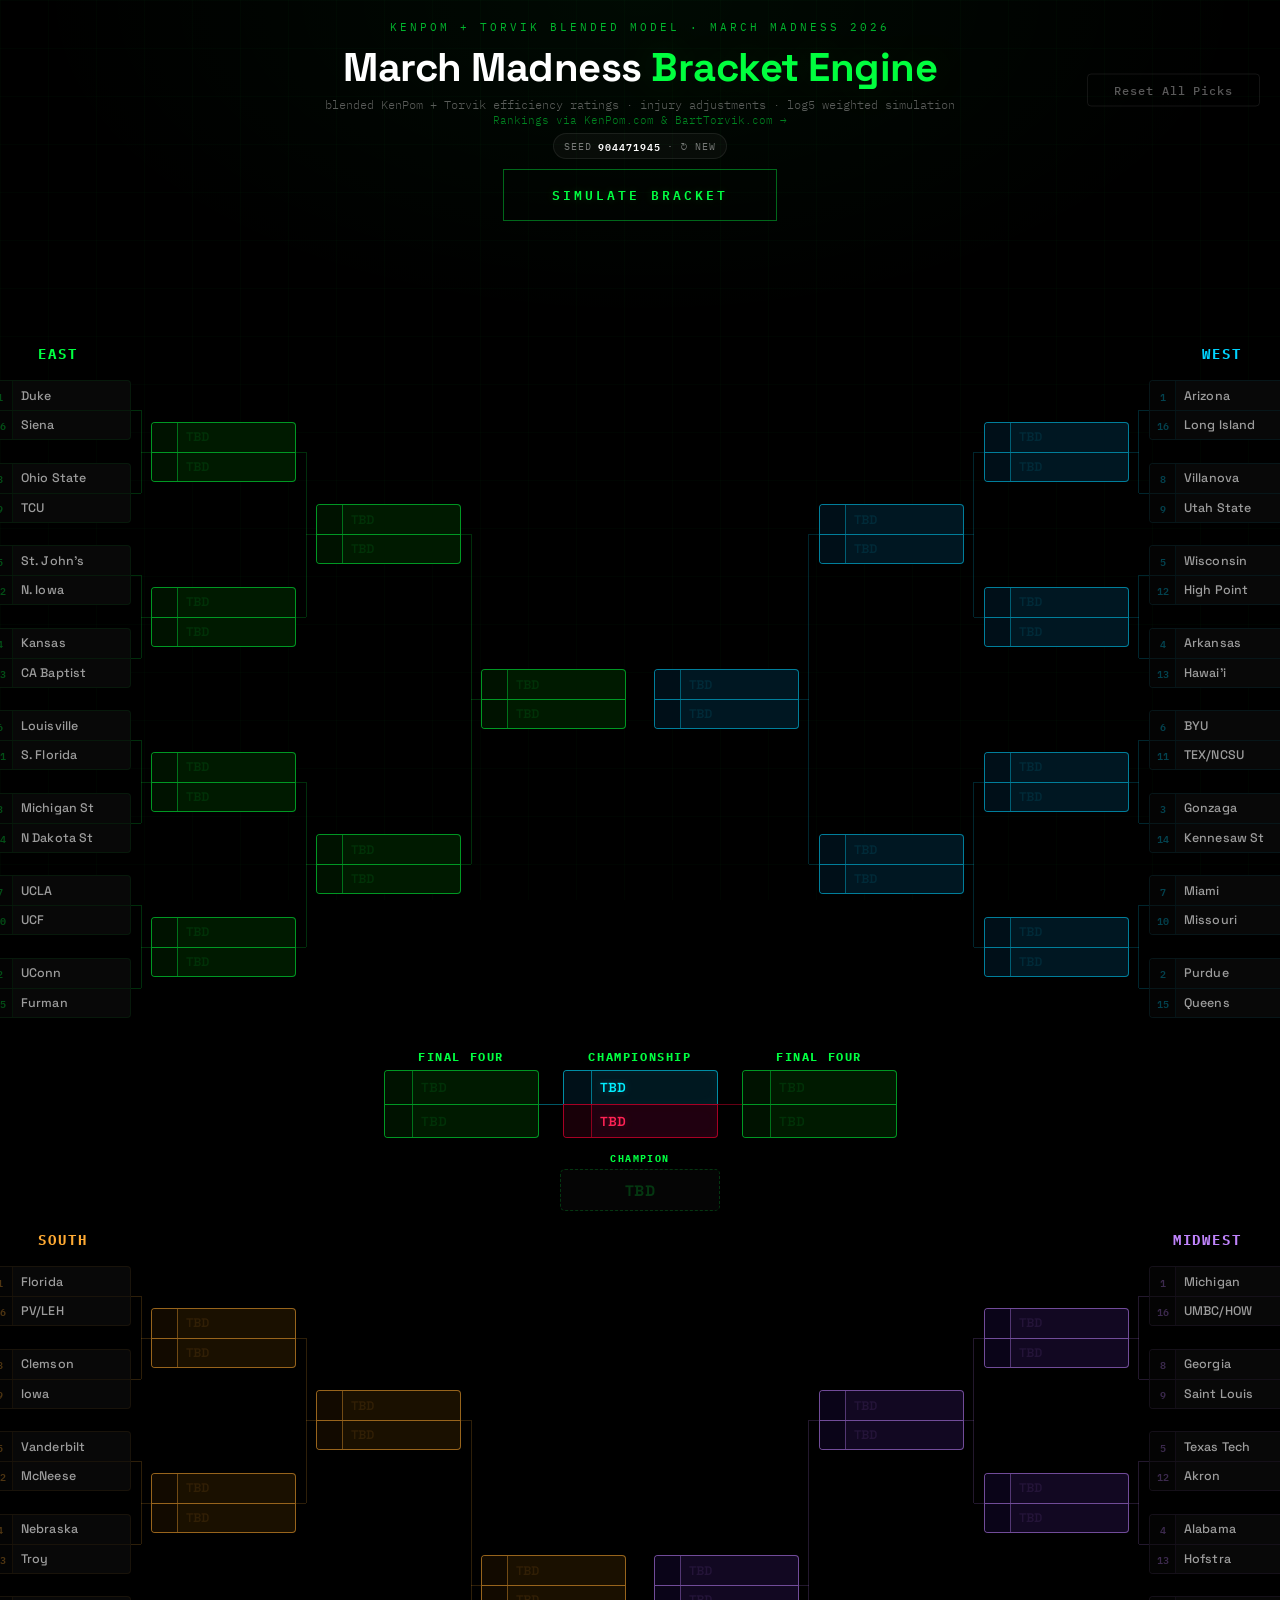
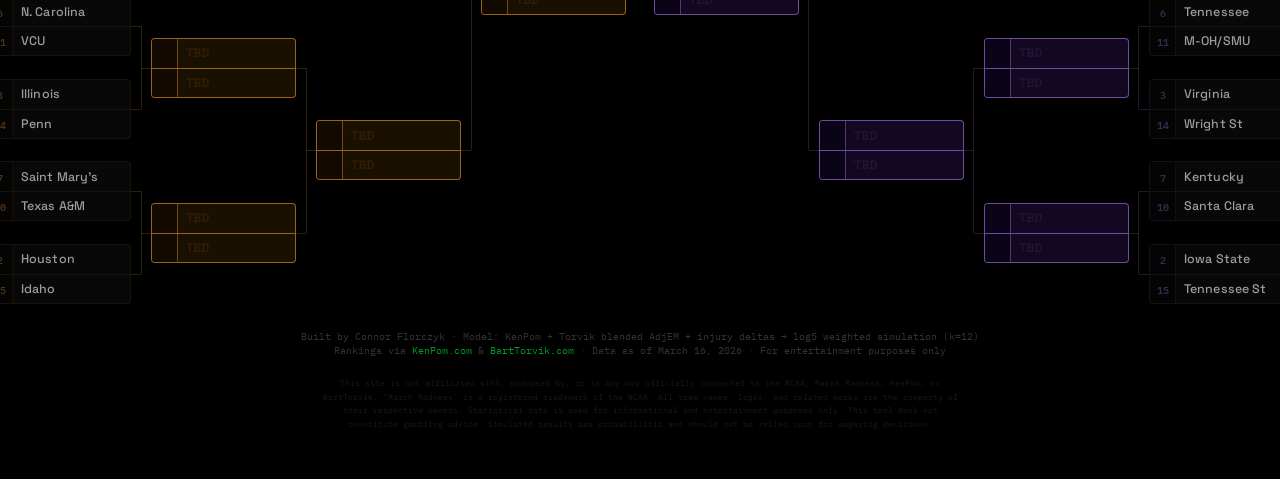
==== commit 482fcc87: "Split monofile, progressive simulation reveal, per-region accents Splits the single index.html into " ====
--- a/index.html
+++ b/index.html
@@ -16,1315 +16,7 @@
 <link rel="preconnect" href="https://fonts.googleapis.com">
 <link rel="preconnect" href="https://fonts.gstatic.com" crossorigin>
 <link rel="stylesheet" href="https://fonts.googleapis.com/css2?family=Space+Grotesk:wght@300;400;500;600;700&family=IBM+Plex+Mono:wght@300;400;500;600;700&display=swap">
-<style>
-
-  :root {
-    --mx: #00ff41;
-    --mx-r: 0;
-    --mx-g: 255;
-    --mx-b: 65;
-    --mx-bg: #001a00;
-    --mx-bg2: #001200;
-  }
-
-  * { margin: 0; padding: 0; box-sizing: border-box; }
-
-  /* Hide all scrollbars except body's vertical */
-  .bracket-row::-webkit-scrollbar,
-  .final-four::-webkit-scrollbar,
-  .log-inner::-webkit-scrollbar,
-  .breakdown::-webkit-scrollbar,
-  .bd-card::-webkit-scrollbar,
-  .mobile-bracket::-webkit-scrollbar,
-  .page-wrap::-webkit-scrollbar { display: none; }
-  .bracket-row, .final-four, .log-inner, .breakdown, .bd-card, .mobile-bracket, .page-wrap {
-    scrollbar-width: none;
-    -ms-overflow-style: none;
-  }
-
-  body {
-    font-family: 'Space Grotesk', system-ui, sans-serif;
-    background: #000;
-    color: #c0c0c0;
-    min-height: 100vh;
-    padding: 20px;
-    overflow-x: hidden;
-  }
-
-  body::before {
-    content: '';
-    position: fixed;
-    inset: 0;
-    background:
-      radial-gradient(ellipse 80% 60% at 50% 0%, rgba(var(--mx-r),var(--mx-g),var(--mx-b),0.04) 0%, transparent 60%),
-      linear-gradient(180deg, rgba(var(--mx-r),var(--mx-g),var(--mx-b),0.018) 1px, transparent 1px),
-      linear-gradient(90deg, rgba(var(--mx-r),var(--mx-g),var(--mx-b),0.018) 1px, transparent 1px);
-    background-size: 100% 100%, 48px 48px, 48px 48px;
-    pointer-events: none;
-    z-index: 0;
-  }
-
-  body::after {
-    content: '';
-    position: fixed;
-    inset: 0;
-    background: repeating-linear-gradient(
-      0deg,
-      transparent,
-      transparent 2px,
-      rgba(0,0,0,0.04) 2px,
-      rgba(0,0,0,0.04) 4px
-    );
-    pointer-events: none;
-    z-index: 0;
-  }
-
-  .page-wrap {
-    position: relative;
-    z-index: 1;
-    display: flex;
-    flex-direction: column;
-    align-items: center;
-    min-width: 1220px;
-  }
-
-  /* Header */
-  .header {
-    text-align: center;
-    margin-bottom: 10px;
-    position: relative;
-    width: 100%;
-    padding: 0 220px;
-  }
-
-  .header-actions {
-    position: absolute;
-    top: 50%;
-    right: 0;
-    transform: translateY(-50%);
-    display: flex;
-    gap: 8px;
-    align-items: center;
-  }
-
-  .header .tag {
-    font-family: 'IBM Plex Mono', monospace;
-    font-size: 0.7rem;
-    letter-spacing: 3px;
-    text-transform: uppercase;
-    color: var(--mx);
-    opacity: 0.7;
-    margin-bottom: 8px;
-  }
-
-  .header h1 {
-    font-size: clamp(1.8rem, 4vw, 2.5rem);
-    font-weight: 700;
-    letter-spacing: -0.5px;
-    color: #fff;
-  }
-
-  .header h1 span {
-    background: linear-gradient(135deg, var(--mx), var(--mx));
-    -webkit-background-clip: text;
-    -webkit-text-fill-color: transparent;
-    text-shadow: 0 0 40px rgba(var(--mx-r),var(--mx-g),var(--mx-b),0.15);
-  }
-
-  .header .subtitle {
-    font-family: 'IBM Plex Mono', monospace;
-    font-size: 0.75rem;
-    font-weight: 300;
-    color: rgba(255,255,255,0.35);
-    margin-top: 4px;
-  }
-
-  /* Round labels bar */
-  .round-labels {
-    display: flex;
-    justify-content: center;
-    gap: 0;
-    margin-bottom: 4px;
-    width: 100%;
-  }
-
-  .round-labels .rl {
-    font-family: 'IBM Plex Mono', monospace;
-    font-size: 0.6rem;
-    font-weight: 600;
-    letter-spacing: 0.1em;
-    text-transform: uppercase;
-    color: rgba(255,255,255,0.25);
-    text-align: center;
-    padding: 4px 0;
-  }
-
-  /* Region label */
-  .region-label {
-    font-family: 'IBM Plex Mono', monospace;
-    font-size: 0.85rem;
-    font-weight: 700;
-    letter-spacing: 0.14em;
-    text-transform: uppercase;
-    margin-bottom: 6px;
-  }
-
-  .region-label-left { text-align: left; padding-left: 6px; }
-  .region-label-right { text-align: right; padding-right: 6px; }
-
-  /* Bracket rows */
-  .bracket-half {
-    display: flex;
-    flex-direction: column;
-    align-items: center;
-    width: 100%;
-  }
-
-  .bracket-labels-row {
-    display: flex;
-    width: 100%;
-    max-width: 1220px;
-    justify-content: space-between;
-    padding: 0 2px;
-  }
-
-  .bracket-row {
-    display: flex;
-    height: 660px;
-    align-items: stretch;
-  }
-
-  .round {
-    display: flex;
-    flex-direction: column;
-    flex-shrink: 0;
-  }
-
-  .match-wrap {
-    flex: 1;
-    display: flex;
-    align-items: center;
-    justify-content: center;
-  }
-
-  .team-pair { width: 145px; flex-shrink: 0; }
-
-  .team {
-    height: 30px;
-    display: flex;
-    align-items: center;
-    padding: 0 0 0 0;
-    font-size: 0.78rem;
-    font-weight: 500;
-    background: #080808;
-    border: 1px solid rgba(var(--mx-r),var(--mx-g),var(--mx-b),0.07);
-    cursor: pointer;
-    transition: all 0.15s;
-    color: rgba(255,255,255,0.6);
-    overflow: hidden;
-  }
-
-  .team:first-child { border-radius: 4px 4px 0 0; border-bottom: none; }
-  .team:last-child { border-radius: 0 0 4px 4px; }
-  .team:hover:not(.empty) { background: #0a0f0a; border-color: rgba(var(--mx-r),var(--mx-g),var(--mx-b),0.15); }
-
-  .team.winner {
-    background: var(--mx-bg);
-    border-color: rgba(var(--mx-r),var(--mx-g),var(--mx-b),0.4);
-    color: var(--mx);
-  }
-
-  .team.winner:first-child { border-bottom: none; }
-  .team.loser { opacity: 0.2; }
-  .team.empty { cursor: default; color: rgba(var(--mx-r),var(--mx-g),var(--mx-b),0.1); }
-
-  .team .seed {
-    min-width: 26px;
-    text-align: center;
-    font-family: 'IBM Plex Mono', monospace;
-    font-size: 0.65rem;
-    font-weight: 600;
-    color: rgba(var(--mx-r),var(--mx-g),var(--mx-b),0.3);
-    background: #040404;
-    height: 100%;
-    display: flex;
-    align-items: center;
-    justify-content: center;
-    border-right: 1px solid rgba(var(--mx-r),var(--mx-g),var(--mx-b),0.07);
-    flex-shrink: 0;
-  }
-
-  .team.winner .seed {
-    color: rgba(var(--mx-r),var(--mx-g),var(--mx-b),0.7);
-    background: var(--mx-bg2);
-    border-right-color: rgba(var(--mx-r),var(--mx-g),var(--mx-b),0.4);
-  }
-
-  .team .name {
-    padding: 0 8px;
-    white-space: nowrap;
-    overflow: hidden;
-    text-overflow: ellipsis;
-    flex: 1;
-    letter-spacing: 0.01em;
-  }
-
-  /* Upset notifier on game pairs */
-  .team-pair { position: relative; }
-  .team-pair:has(.upset-pip) {
-    box-shadow: -2px 0 0 0 rgba(255,255,255,0.7);
-    border-radius: 3px;
-  }
-  .upset-pip {
-    position: absolute;
-    top: -1px;
-    right: -1px;
-    font-family: 'IBM Plex Mono', monospace;
-    font-size: 0.42rem;
-    font-weight: 700;
-    letter-spacing: 0.5px;
-    text-transform: uppercase;
-    color: #000;
-    background: rgba(255,255,255,0.85);
-    padding: 1px 4px;
-    border-radius: 0 3px 0 3px;
-    z-index: 2;
-    line-height: 1.2;
-    animation: glitch-flicker 4s infinite;
-    animation-delay: calc(var(--flicker-offset, 0) * 1s);
-  }
-
-  @keyframes glitch-flicker {
-    0%, 100% { opacity: 1; }
-    92% { opacity: 1; }
-    93% { opacity: 0.1; }
-    94% { opacity: 0.9; }
-    95% { opacity: 0.15; }
-    96% { opacity: 1; }
-    97% { opacity: 0.05; }
-    98% { opacity: 1; }
-  }
-  @keyframes glitch-flicker-2 {
-    0%, 100% { opacity: 1; }
-    45% { opacity: 1; }
-    46% { opacity: 0.08; }
-    47% { opacity: 0.85; }
-    48% { opacity: 0.1; }
-    49% { opacity: 1; }
-  }
-  @keyframes glitch-flicker-3 {
-    0%, 100% { opacity: 1; }
-    70% { opacity: 1; }
-    71% { opacity: 0.12; }
-    72% { opacity: 1; }
-    73% { opacity: 0.06; }
-    74% { opacity: 0.9; }
-    75% { opacity: 1; }
-  }
-
-  /* Left connectors */
-  .conn-col { display: flex; flex-direction: column; width: 20px; flex-shrink: 0; }
-  .conn-pair { flex: 1; position: relative; }
-  .conn-pair .h-top { position: absolute; top: 25%; left: 0; width: 50%; border-top: 1px solid rgba(var(--mx-r),var(--mx-g),var(--mx-b),0.12); }
-  .conn-pair .h-bot { position: absolute; top: 75%; left: 0; width: 50%; border-top: 1px solid rgba(var(--mx-r),var(--mx-g),var(--mx-b),0.12); }
-  .conn-pair::before { content: ''; position: absolute; left: 50%; top: 25%; bottom: 25%; border-left: 1px solid rgba(var(--mx-r),var(--mx-g),var(--mx-b),0.12); }
-  .conn-pair::after { content: ''; position: absolute; top: 50%; left: 50%; right: 0; border-top: 1px solid rgba(var(--mx-r),var(--mx-g),var(--mx-b),0.12); }
-
-  /* Right connectors (mirrored) */
-  .conn-col-r { display: flex; flex-direction: column; width: 20px; flex-shrink: 0; }
-  .conn-pair-r { flex: 1; position: relative; }
-  .conn-pair-r .h-top { position: absolute; top: 25%; right: 0; width: 50%; border-top: 1px solid rgba(var(--mx-r),var(--mx-g),var(--mx-b),0.12); }
-  .conn-pair-r .h-bot { position: absolute; top: 75%; right: 0; width: 50%; border-top: 1px solid rgba(var(--mx-r),var(--mx-g),var(--mx-b),0.12); }
-  .conn-pair-r::before { content: ''; position: absolute; right: 50%; top: 25%; bottom: 25%; border-left: 1px solid rgba(var(--mx-r),var(--mx-g),var(--mx-b),0.12); }
-  .conn-pair-r::after { content: ''; position: absolute; top: 50%; left: 0; right: 50%; border-top: 1px solid rgba(var(--mx-r),var(--mx-g),var(--mx-b),0.12); }
-
-  /* Feed lines */
-  .feed { width: 14px; flex-shrink: 0; display: flex; align-items: center; }
-  .feed .fl { width: 100%; border-top: 1px solid rgba(var(--mx-r),var(--mx-g),var(--mx-b),0.12); }
-
-  /* Center gap between left/right regions */
-  .bracket-gap {
-    width: 28px;
-    flex-shrink: 0;
-  }
-
-  /* ───── FINAL FOUR SECTION ───── */
-  .final-four {
-    display: flex;
-    flex-direction: column;
-    align-items: center;
-    margin: 20px 0;
-    gap: 0;
-  }
-
-  .ff-label-row {
-    display: flex;
-    justify-content: center;
-    gap: 0;
-    width: 100%;
-    margin-bottom: 6px;
-  }
-
-  .ff-label-row .ff-label:nth-child(1) { width: 155px; }
-  .ff-label-row .ff-label:nth-child(2) { width: calc(24px + 155px + 24px); }
-  .ff-label-row .ff-label:nth-child(3) { width: 155px; }
-
-  .ff-label {
-    font-family: 'IBM Plex Mono', monospace;
-    font-size: 0.72rem;
-    font-weight: 700;
-    letter-spacing: 0.14em;
-    text-transform: uppercase;
-    color: var(--mx);
-    text-align: center;
-  }
-
-  .ff-bracket-row {
-    display: flex;
-    align-items: center;
-  }
-
-  .ff-round { flex-shrink: 0; }
-  .ff-pair { width: 155px; }
-  .ff-pair .team { height: 34px; font-size: 0.82rem; }
-  .ff-pair .team .seed { min-width: 28px; font-size: 0.68rem; }
-
-  /* Championship team colors — neon cyan (top) and neon red (bottom) */
-  .champ-pair .team.champ-t1 {
-    border-color: rgba(0,220,255,0.4) !important;
-    background: #001014 !important;
-    color: #00ddff;
-    text-shadow: 0 0 6px rgba(0,220,255,0.15);
-  }
-  .champ-pair .team.champ-t1.empty {
-    color: rgba(0,220,255,0.3);
-    text-shadow: none;
-  }
-  .champ-pair .team.champ-t1 .seed {
-    border-right-color: rgba(0,220,255,0.3);
-    background: #000a0e;
-    color: rgba(0,220,255,0.5);
-  }
-  .champ-pair .team.champ-t1.empty .seed {
-    color: rgba(0,220,255,0.2);
-  }
-  .champ-pair .team.champ-t1:hover:not(.empty) {
-    background: #001820 !important;
-    border-color: rgba(0,220,255,0.6) !important;
-    box-shadow: 0 0 12px rgba(0,220,255,0.08);
-  }
-
-  .champ-pair .team.champ-t2 {
-    border-color: rgba(255,0,50,0.4) !important;
-    background: #140008 !important;
-    color: #ff1a44;
-    text-shadow: 0 0 6px rgba(255,0,50,0.15);
-  }
-  .champ-pair .team.champ-t2.empty {
-    color: rgba(255,0,50,0.3);
-    text-shadow: none;
-  }
-  .champ-pair .team.champ-t2 .seed {
-    border-right-color: rgba(255,0,50,0.3);
-    background: #0e0004;
-    color: rgba(255,0,50,0.5);
-  }
-  .champ-pair .team.champ-t2.empty .seed {
-    color: rgba(255,0,50,0.2);
-  }
-  .champ-pair .team.champ-t2:hover:not(.empty) {
-    background: #200010 !important;
-    border-color: rgba(255,0,50,0.6) !important;
-    box-shadow: 0 0 12px rgba(255,0,50,0.08);
-  }
-
-  /* Winner with neon glow */
-  .champ-pair .team.champ-t1.winner {
-    background: #001820 !important;
-    border-color: rgba(0,220,255,0.6) !important;
-    color: #00eeff;
-    text-shadow: 0 0 8px rgba(0,220,255,0.25);
-    box-shadow: inset 0 0 12px rgba(0,220,255,0.04);
-  }
-  .champ-pair .team.champ-t1.winner:first-child { border-bottom: none; }
-  .champ-pair .team.champ-t1.winner .seed {
-    color: #00ccee;
-    background: #001018;
-    border-right-color: rgba(0,220,255,0.5);
-  }
-
-  .champ-pair .team.champ-t2.winner {
-    background: #200010 !important;
-    border-color: rgba(255,0,50,0.6) !important;
-    color: #ff2255;
-    text-shadow: 0 0 8px rgba(255,0,50,0.25);
-    box-shadow: inset 0 0 12px rgba(255,0,50,0.04);
-  }
-  .champ-pair .team.champ-t2.winner:first-child { border-bottom: none; }
-  .champ-pair .team.champ-t2.winner .seed {
-    color: #ff1a44;
-    background: #180008;
-    border-right-color: rgba(255,0,50,0.5);
-  }
-
-  .grand-champ-wrap {
-    text-align: center;
-    margin-top: 14px;
-  }
-
-  .grand-champ-label {
-    font-family: 'IBM Plex Mono', monospace;
-    font-size: 0.62rem;
-    font-weight: 700;
-    letter-spacing: 0.14em;
-    text-transform: uppercase;
-    color: var(--mx);
-  }
-
-  .grand-champ-box {
-    margin-top: 4px;
-    width: 160px;
-    height: 42px;
-    display: flex;
-    align-items: center;
-    justify-content: center;
-    border-radius: 5px;
-    font-weight: 700;
-    font-size: 0.95rem;
-    letter-spacing: 0.02em;
-  }
-
-  .grand-champ-box.has {
-    border: 1px solid var(--mx);
-    color: var(--mx);
-    box-shadow: 0 0 24px rgba(var(--mx-r),var(--mx-g),var(--mx-b),0.15), 0 0 60px rgba(var(--mx-r),var(--mx-g),var(--mx-b),0.05);
-  }
-  .grand-champ-box.has.champ-blue {
-    background: linear-gradient(135deg, rgba(0,220,255,0.1), rgba(0,220,255,0.03));
-    border-color: rgba(0,220,255,0.6);
-    color: #00eeff;
-    box-shadow: 0 0 24px rgba(0,220,255,0.15), 0 0 60px rgba(0,220,255,0.05);
-    text-shadow: 0 0 10px rgba(0,220,255,0.2);
-  }
-  .grand-champ-box.has.champ-red {
-    background: linear-gradient(135deg, rgba(255,0,50,0.1), rgba(255,0,50,0.03));
-    border-color: rgba(255,0,50,0.6);
-    color: #ff2255;
-    box-shadow: 0 0 24px rgba(255,0,50,0.15), 0 0 60px rgba(255,0,50,0.05);
-    text-shadow: 0 0 10px rgba(255,0,50,0.2);
-  }
-
-  .grand-champ-box.none {
-    background: #050505;
-    border: 1px dashed rgba(var(--mx-r),var(--mx-g),var(--mx-b),0.2);
-    color: rgba(var(--mx-r),var(--mx-g),var(--mx-b),0.2);
-  }
-
-  /* Feed lines — blue left, red right */
-  .feed-gf { width: 24px; flex-shrink: 0; display: flex; align-items: center; }
-  .feed-gf .fl { width: 100%; border-top: 1px solid rgba(var(--mx-r),var(--mx-g),var(--mx-b),0.3); }
-  .feed-gf.feed-blue .fl { border-top-color: rgba(0,220,255,0.4); }
-  .feed-gf.feed-red .fl { border-top-color: rgba(255,0,50,0.4); }
-
-
-  .reset-btn {
-    margin-top: 20px;
-    padding: 8px 26px;
-    background: transparent;
-    border: 1px solid rgba(255,255,255,0.08);
-    color: rgba(255,255,255,0.35);
-    font-family: 'IBM Plex Mono', monospace;
-    font-size: 0.72rem;
-    font-weight: 500;
-    letter-spacing: 0.08em;
-    border-radius: 4px;
-    cursor: pointer;
-    transition: all 0.15s;
-  }
-
-  .reset-btn:hover { border-color: rgba(255,255,255,0.2); color: #ccc; }
-
-  .header-actions .reset-btn { margin-top: 0; }
-  .header-actions .share-btn { display: none; }
-  .header-actions .share-btn.on { display: inline-flex; }
-
-  .share-btn {
-    padding: 8px 26px;
-    background: rgba(var(--mx-r),var(--mx-g),var(--mx-b),0.06);
-    border: 1px solid rgba(var(--mx-r),var(--mx-g),var(--mx-b),0.25);
-    color: var(--mx);
-    font-family: 'IBM Plex Mono', monospace;
-    font-size: 0.72rem;
-    font-weight: 500;
-    letter-spacing: 0.08em;
-    border-radius: 4px;
-    cursor: pointer;
-    transition: all 0.15s;
-    display: none;
-    align-items: center;
-    gap: 6px;
-  }
-  .share-btn.on { display: inline-flex; }
-  .share-btn:hover { border-color: rgba(var(--mx-r),var(--mx-g),var(--mx-b),0.5); background: rgba(var(--mx-r),var(--mx-g),var(--mx-b),0.1); color: #33ff66; }
-  .share-btn svg { width: 14px; height: 14px; fill: currentColor; }
-
-  .share-overlay {
-    position: fixed;
-    inset: 0;
-    background: rgba(0,0,0,0.65);
-    z-index: 999;
-    display: none;
-    align-items: center;
-    justify-content: center;
-    animation: fadeIn 0.15s ease;
-  }
-  .share-overlay.on { display: flex; }
-  @keyframes fadeIn { from { opacity: 0; } to { opacity: 1; } }
-
-  .share-panel {
-    background: #080808;
-    border: 1px solid rgba(var(--mx-r),var(--mx-g),var(--mx-b),0.15);
-    border-radius: 12px;
-    padding: 28px 32px;
-    width: 90%;
-    max-width: 520px;
-    position: relative;
-    animation: panelIn 0.2s ease;
-  }
-  @keyframes panelIn { from { opacity: 0; transform: translateY(10px) scale(0.97); } to { opacity: 1; transform: none; } }
-
-  .share-panel-title {
-    font-family: 'IBM Plex Mono', monospace;
-    font-size: 0.7rem;
-    letter-spacing: 2px;
-    text-transform: uppercase;
-    color: var(--mx);
-    margin-bottom: 16px;
-  }
-
-  .share-preview {
-    background: rgba(0,0,0,0.3);
-    border: 1px solid rgba(255,255,255,0.06);
-    border-radius: 8px;
-    padding: 16px 18px;
-    margin-bottom: 18px;
-    font-family: 'IBM Plex Mono', monospace;
-    font-size: 0.7rem;
-    line-height: 1.65;
-    color: rgba(255,255,255,0.55);
-    max-height: 180px;
-    overflow-y: auto;
-    white-space: pre-wrap;
-    word-break: break-word;
-  }
-  .share-preview::-webkit-scrollbar { width: 4px; }
-  .share-preview::-webkit-scrollbar-thumb { background: rgba(255,255,255,0.1); border-radius: 2px; }
-  .share-preview .sp-champ { color: #fff; font-weight: 600; font-size: 0.78rem; }
-  .share-preview .sp-heading { color: rgba(255,255,255,0.35); font-size: 0.6rem; letter-spacing: 1.5px; text-transform: uppercase; }
-  .share-preview .sp-team { color: rgba(255,255,255,0.7); }
-  .share-preview .sp-upset { color: rgba(255,255,255,0.7); }
-  .share-preview .sp-link { color: var(--mx); }
-
-  .share-close {
-    position: absolute;
-    top: 16px; right: 18px;
-    background: none;
-    border: none;
-    color: rgba(255,255,255,0.3);
-    font-size: 1.4rem;
-    cursor: pointer;
-    line-height: 1;
-    transition: color 0.15s;
-  }
-  .share-close:hover { color: #fff; }
-
-  .share-options {
-    display: flex;
-    flex-direction: column;
-    gap: 8px;
-  }
-
-  .share-option {
-    display: flex;
-    align-items: center;
-    gap: 12px;
-    padding: 12px 16px;
-    background: rgba(255,255,255,0.03);
-    border: 1px solid rgba(255,255,255,0.06);
-    border-radius: 8px;
-    cursor: pointer;
-    transition: all 0.15s;
-    text-decoration: none;
-    color: inherit;
-  }
-  .share-option:hover { background: rgba(255,255,255,0.06); border-color: rgba(255,255,255,0.12); }
-
-  .share-icon {
-    width: 36px; height: 36px;
-    border-radius: 8px;
-    display: flex;
-    align-items: center;
-    justify-content: center;
-    flex-shrink: 0;
-    font-size: 1rem;
-  }
-  .share-icon.copy { background: rgba(var(--mx-r),var(--mx-g),var(--mx-b),0.12); color: var(--mx); }
-  .share-icon.x { background: rgba(255,255,255,0.08); color: #fff; }
-  .share-icon.li { background: rgba(10,102,194,0.15); color: #0a66c2; }
-  .share-icon.email { background: rgba(var(--mx-r),var(--mx-g),var(--mx-b),0.12); color: var(--mx); }
-
-  .share-label { font-size: 0.82rem; font-weight: 500; color: #e0e0e0; }
-  .share-sublabel { font-size: 0.68rem; color: rgba(255,255,255,0.35); margin-top: 2px; }
-
-  .share-toast {
-    position: fixed;
-    bottom: 32px;
-    left: 50%;
-    transform: translateX(-50%) translateY(20px);
-    background: #0a0a0a;
-    border: 1px solid rgba(var(--mx-r),var(--mx-g),var(--mx-b),0.3);
-    color: var(--mx);
-    font-family: 'IBM Plex Mono', monospace;
-    font-size: 0.75rem;
-    padding: 10px 22px;
-    border-radius: 8px;
-    z-index: 1100;
-    opacity: 0;
-    pointer-events: none;
-    transition: all 0.3s ease;
-  }
-  .share-toast.show { opacity: 1; transform: translateX(-50%) translateY(0); }
-
-  /* Upset counter badge */
-  .upset-badge {
-    display: none;
-    align-items: center;
-    justify-content: center;
-    gap: 6px;
-    margin-top: 8px;
-    padding: 6px 16px;
-    background: rgba(255,255,255,0.06);
-    border: 1px solid rgba(255,255,255,0.2);
-    border-radius: 20px;
-    font-family: 'IBM Plex Mono', monospace;
-    font-size: 0.72rem;
-    color: rgba(255,255,255,0.7);
-    animation: bdIn 0.4s ease;
-  }
-  .upset-badge.on { display: inline-flex; }
-  .upset-badge .ub-num {
-    font-weight: 700;
-    font-size: 0.85rem;
-    color: #fff;
-  }
-  .upset-badge .ub-label { font-weight: 400; }
-
-  /* ── MOBILE BRACKET VIEW ── */
-  .mobile-bracket { display: none; }
-
-  .mb-round {
-    margin-bottom: 16px;
-  }
-  .mb-round-header {
-    font-family: 'IBM Plex Mono', monospace;
-    font-size: 0.82rem;
-    font-weight: 700;
-    letter-spacing: 0.12em;
-    text-transform: uppercase;
-    color: rgba(255,255,255,0.4);
-    padding: 8px 0 6px;
-    border-bottom: 1px solid rgba(255,255,255,0.06);
-    margin-bottom: 6px;
-  }
-  .mb-region-label {
-    font-family: 'IBM Plex Mono', monospace;
-    font-size: 0.68rem;
-    font-weight: 600;
-    letter-spacing: 0.1em;
-    text-transform: uppercase;
-    padding: 6px 0 3px;
-  }
-  .mb-game {
-    display: flex;
-    flex-direction: column;
-    background: #050505;
-    border: 1px solid rgba(255,255,255,0.07);
-    border-radius: 5px;
-    margin-bottom: 5px;
-    overflow: hidden;
-    position: relative;
-  }
-  .mb-game:has(.mb-upset-pip) {
-    border-color: rgba(255,255,255,0.2);
-    box-shadow: 0 0 8px rgba(255,255,255,0.05);
-  }
-  .mb-upset-pip {
-    position: absolute;
-    top: 0;
-    right: 0;
-    font-family: 'IBM Plex Mono', monospace;
-    font-size: 0.5rem;
-    font-weight: 700;
-    letter-spacing: 0.5px;
-    text-transform: uppercase;
-    color: #000;
-    background: rgba(255,255,255,0.85);
-    padding: 2px 6px;
-    border-radius: 0 5px 0 5px;
-    z-index: 2;
-    line-height: 1.2;
-    animation: glitch-flicker 5s infinite;
-  }
-  .mb-team {
-    display: flex;
-    align-items: center;
-    height: 40px;
-    font-size: 0.9rem;
-    font-weight: 500;
-    color: rgba(255,255,255,0.6);
-    cursor: pointer;
-    transition: background 0.12s;
-  }
-  .mb-team:first-child { border-bottom: 1px solid rgba(255,255,255,0.05); }
-  .mb-team:hover:not(.mb-empty) { background: #0a0f0a; }
-  .mb-team.mb-winner {
-    background: var(--mx-bg);
-    color: var(--mx);
-  }
-  .mb-team.mb-loser { opacity: 0.3; }
-  .mb-team.mb-empty { cursor: default; color: rgba(255,255,255,0.1); }
-  .mb-seed {
-    min-width: 36px;
-    text-align: center;
-    font-family: 'IBM Plex Mono', monospace;
-    font-size: 0.75rem;
-    font-weight: 600;
-    color: rgba(255,255,255,0.25);
-    background: #040404;
-    height: 100%;
-    display: flex;
-    align-items: center;
-    justify-content: center;
-    border-right: 1px solid rgba(255,255,255,0.07);
-    flex-shrink: 0;
-  }
-  .mb-team.mb-winner .mb-seed {
-    color: rgba(var(--mx-r),var(--mx-g),var(--mx-b),0.6);
-    background: var(--mx-bg2);
-    border-right-color: rgba(var(--mx-r),var(--mx-g),var(--mx-b),0.3);
-  }
-  .mb-name {
-    padding: 0 12px;
-    flex: 1;
-    white-space: nowrap;
-    overflow: hidden;
-    text-overflow: ellipsis;
-  }
-  .mb-prob {
-    font-family: 'IBM Plex Mono', monospace;
-    font-size: 0.72rem;
-    font-weight: 600;
-    color: #fff;
-    padding-right: 12px;
-    white-space: nowrap;
-  }
-  .mb-team.mb-winner .mb-prob { color: #fff; }
-
-  /* FF/Champ in mobile */
-  .mb-ff-section {
-    margin-bottom: 16px;
-  }
-  .mb-champ-box {
-    text-align: center;
-    padding: 14px;
-    margin-top: 8px;
-    border-radius: 6px;
-  }
-  .mb-champ-box.has {
-    background: linear-gradient(135deg, rgba(var(--mx-r),var(--mx-g),var(--mx-b),0.1), rgba(var(--mx-r),var(--mx-g),var(--mx-b),0.04));
-    border: 1px solid var(--mx);
-  }
-  .mb-champ-box.none {
-    background: #050505;
-    border: 1px dashed rgba(var(--mx-r),var(--mx-g),var(--mx-b),0.2);
-  }
-  .mb-champ-trophy { font-size: 28px; }
-  .mb-champ-label {
-    font-family: 'IBM Plex Mono', monospace;
-    font-size: 0.65rem;
-    font-weight: 700;
-    letter-spacing: 0.12em;
-    text-transform: uppercase;
-    color: var(--mx);
-    margin-top: 4px;
-  }
-  .mb-champ-name {
-    font-size: 1.3rem;
-    font-weight: 700;
-    color: var(--mx);
-    margin-top: 4px;
-  }
-  .mb-champ-name.tbd { color: rgba(var(--mx-r),var(--mx-g),var(--mx-b),0.2); font-weight: 500; }
-
-  /* ── GLOBAL STATS COUNTER ── */
-  .global-stats {
-    position: absolute;
-    top: 50%;
-    left: 0;
-    transform: translateY(-50%);
-    font-family: 'IBM Plex Mono', monospace;
-    font-size: 0.65rem;
-    color: rgba(var(--mx-r),var(--mx-g),var(--mx-b),0.5);
-    text-align: left;
-    letter-spacing: 1px;
-    text-transform: uppercase;
-    line-height: 1.2;
-  }
-  .global-stats .stat-num {
-    font-size: 1.3rem;
-    font-weight: 700;
-    color: var(--mx);
-    display: block;
-    line-height: 1;
-    margin-bottom: 1px;
-    text-shadow: 0 0 12px rgba(var(--mx-r),var(--mx-g),var(--mx-b),0.3);
-  }
-
-  /* ── MOBILE RESPONSIVE ── */
-  @media (max-width: 1200px) {
-    .page-wrap { min-width: 0; width: 100%; }
-    .header { padding: 0; }
-    .header-actions { position: static; justify-content: center; margin-top: 10px; transform: none; }
-    .global-stats { position: static; transform: none; text-align: center; margin-bottom: 8px; }
-    .bracket-labels-row { max-width: 100%; }
-    .bracket-row {
-      overflow-x: auto;
-      -webkit-overflow-scrolling: touch;
-      padding-bottom: 8px;
-    }
-    .final-four {
-      overflow-x: auto;
-      -webkit-overflow-scrolling: touch;
-    }
-  }
-
-  @media (max-width: 768px) {
-    body { padding: 12px 8px; }
-
-    .header h1 { font-size: 2.2rem; }
-    .header .tag { font-size: 0.95rem; letter-spacing: 2px; }
-    .header .subtitle { font-size: 0.95rem; line-height: 1.5; }
-
-    .countdown-bar {
-      flex-direction: column;
-      gap: 10px;
-      padding: 10px 12px;
-    }
-    .cd-val { font-size: 1.2rem; min-width: 40px; padding: 3px 5px; }
-    .cd-sep { font-size: 1rem; padding-bottom: 12px; }
-    .cd-info { font-size: 0.62rem; }
-
-    .calc-btn { padding: 12px 32px; font-size: 0.72rem; letter-spacing: 2px; }
-    .prog-wrap { width: 240px; }
-    .log-area { max-width: 100%; }
-    .log-inner { font-size: 0.58rem; }
-
-    /* Hide desktop bracket, show mobile */
-    .bracket-row,
-    .bracket-labels-row,
-    .final-four { display: none !important; }
-
-    .mobile-bracket { display: block; width: 100%; }
-
-    .region-label { font-size: 0.75rem; }
-    .reset-btn { font-size: 0.65rem; padding: 6px 14px; }
-    .share-btn { font-size: 0.65rem; padding: 6px 14px; }
-    .share-panel { padding: 22px 20px; }
-    .share-option { padding: 10px 12px; }
-
-    .breakdown { max-width: 100%; }
-    .bd-grid { grid-template-columns: 1fr; }
-    .bd-card, .bd-card-wide { padding: 16px 14px; }
-  }
-
-  @media (max-width: 480px) {
-    body { padding: 8px 4px; }
-
-    .header { margin-bottom: 8px; }
-    .header h1 { font-size: 1.8rem; }
-    .header .tag { font-size: 0.85rem; letter-spacing: 1.5px; margin-bottom: 6px; }
-    .header .subtitle { font-size: 0.85rem; line-height: 1.5; }
-    .header .subtitle a { font-size: 0.8rem !important; }
-
-    .countdown-bar { padding: 8px 8px; gap: 8px; margin-bottom: 8px; border-radius: 4px; }
-    .cd-val { font-size: 1.05rem; min-width: 34px; padding: 2px 4px; }
-    .cd-sep { font-size: 0.9rem; padding-bottom: 10px; }
-    .cd-lbl { font-size: 0.42rem; }
-    .cd-info { font-size: 0.55rem; }
-
-    .calc-area { margin-bottom: 10px; }
-    .calc-btn { padding: 10px 24px; font-size: 0.65rem; letter-spacing: 1.5px; }
-    .prog-wrap { width: 200px; }
-    .log-inner { font-size: 0.55rem; }
-
-    .mb-team { height: 36px; font-size: 0.82rem; }
-    .mb-seed { min-width: 32px; font-size: 0.68rem; }
-    .mb-name { padding: 0 10px; }
-    .mb-round-header { font-size: 0.72rem; }
-    .mb-region-label { font-size: 0.6rem; }
-    .mb-prob { font-size: 0.62rem; }
-    .mb-champ-name { font-size: 1.15rem; }
-
-    .bd-card-title { font-size: 0.78rem; }
-    .bd-card-sub { font-size: 0.62rem; }
-    .bd-card, .bd-card-wide { padding: 14px 12px; }
-    .inj-row { font-size: 0.72rem; flex-wrap: wrap; gap: 2px; }
-    .inj-team { min-width: 90px; }
-    .inj-delta { font-size: 0.65rem; min-width: 55px; }
-    .inj-detail { font-size: 0.62rem; min-width: 100%; margin-top: 2px; }
-    .upset-row { font-size: 0.72rem; flex-wrap: wrap; gap: 2px; }
-    .upset-round { font-size: 0.58rem; }
-    .upset-winner { min-width: 100px; }
-    .upset-loser { min-width: 90px; }
-    .prob-row { font-size: 0.68rem; flex-wrap: wrap; }
-    .prob-region { font-size: 0.55rem; min-width: 55px; }
-    .prob-bar-wrap { width: 70px; }
-    .prob-pct { min-width: 48px; }
-    .prob-round-label { font-size: 0.65rem; }
-    .bd-method { font-size: 0.7rem; }
-  }
-
-  /* ── BREAKDOWN SECTION ── */
-  .breakdown {
-    width: 100%;
-    max-width: 1000px;
-    margin-top: 28px;
-    animation: bdIn 0.5s ease;
-  }
-  @keyframes bdIn { from { opacity: 0; transform: translateY(12px); } to { opacity: 1; transform: translateY(0); } }
-
-  .bd-divider {
-    height: 1px;
-    background: linear-gradient(90deg, transparent, rgba(255,255,255,0.08), transparent);
-    margin-bottom: 24px;
-  }
-
-  .bd-grid {
-    display: grid;
-    grid-template-columns: 1fr 1fr;
-    gap: 12px;
-    margin-bottom: 12px;
-  }
-  @media (max-width: 800px) { .bd-grid { grid-template-columns: 1fr; } }
-
-  .bd-card {
-    background: rgba(255,255,255,0.02);
-    border: 1px solid rgba(255,255,255,0.06);
-    border-radius: 6px;
-    padding: 20px 24px;
-  }
-  .bd-card-wide {
-    background: rgba(255,255,255,0.02);
-    border: 1px solid rgba(255,255,255,0.06);
-    border-radius: 6px;
-    padding: 20px 24px;
-    margin-bottom: 14px;
-  }
-  .bd-card-title {
-    font-family: 'IBM Plex Mono', monospace;
-    font-size: 0.88rem;
-    font-weight: 700;
-    letter-spacing: 0.08em;
-    text-transform: uppercase;
-    margin-bottom: 0;
-    cursor: pointer;
-    display: flex;
-    align-items: center;
-    justify-content: space-between;
-    user-select: none;
-    transition: opacity 0.15s;
-  }
-  .bd-card-title:hover { opacity: 0.8; }
-  .bd-card-title .bd-chevron {
-    font-size: 0.6rem;
-    transition: transform 0.2s;
-    color: rgba(255,255,255,0.2);
-  }
-  .bd-card-title.open .bd-chevron { transform: rotate(90deg); }
-  .bd-card-body {
-    overflow: hidden;
-    max-height: 0;
-    transition: max-height 0.3s ease;
-  }
-  .bd-card-body.open {
-    max-height: 5000px;
-  }
-  .bd-card-body .bd-card-sub:first-child {
-    margin-top: 4px;
-  }
-  .bd-card-sub {
-    font-family: 'IBM Plex Mono', monospace;
-    font-size: 0.7rem;
-    color: rgba(255,255,255,0.3);
-    margin-bottom: 14px;
-  }
-
-  /* Injury rows */
-  .inj-row {
-    display: flex;
-    align-items: baseline;
-    padding: 7px 0;
-    border-bottom: 1px solid rgba(255,255,255,0.03);
-    font-size: 0.82rem;
-  }
-  .inj-row:last-child { border-bottom: none; }
-  .inj-team { color: #fff; font-weight: 600; min-width: 120px; }
-  .inj-delta { font-family: 'IBM Plex Mono', monospace; color: #fff; font-weight: 600; min-width: 65px; font-size: 0.78rem; }
-  .inj-detail { color: rgba(255,255,255,0.4); font-size: 0.72rem; flex: 1; }
-
-  /* Upset rows */
-  .upset-row {
-    display: flex;
-    align-items: center;
-    padding: 7px 0;
-    border-bottom: 1px solid rgba(255,255,255,0.03);
-    font-size: 0.82rem;
-  }
-  .upset-row:last-child { border-bottom: none; }
-  .upset-round { font-family: 'IBM Plex Mono', monospace; color: rgba(255,255,255,0.3); font-size: 0.68rem; min-width: 48px; text-transform: uppercase; letter-spacing: 0.5px; }
-  .upset-winner { color: var(--mx); font-weight: 600; min-width: 120px; }
-  .upset-over { color: rgba(255,255,255,0.25); font-size: 0.72rem; margin: 0 8px; }
-  .upset-loser { color: rgba(255,255,255,0.4); min-width: 110px; }
-  .upset-prob { font-family: 'IBM Plex Mono', monospace; color: #fff; font-weight: 600; font-size: 0.78rem; margin-left: auto; }
-
-  /* Probability table */
-  .prob-round-label {
-    font-family: 'IBM Plex Mono', monospace;
-    font-size: 0.75rem;
-    font-weight: 700;
-    letter-spacing: 0.1em;
-    text-transform: uppercase;
-    color: rgba(255,255,255,0.35);
-    margin-top: 14px;
-    margin-bottom: 0;
-    padding: 6px 0 6px 0;
-    border-bottom: 1px solid rgba(255,255,255,0.04);
-    cursor: pointer;
-    display: flex;
-    align-items: center;
-    justify-content: space-between;
-    user-select: none;
-    transition: color 0.15s;
-  }
-  .prob-round-label:hover { color: rgba(255,255,255,0.55); }
-  .prob-round-label:first-child { margin-top: 0; }
-  .prob-round-label .prob-chevron {
-    font-size: 0.6rem;
-    transition: transform 0.2s;
-    color: rgba(255,255,255,0.2);
-  }
-  .prob-round-label.open .prob-chevron { transform: rotate(90deg); }
-  .prob-round-body {
-    overflow: hidden;
-    max-height: 0;
-    transition: max-height 0.3s ease;
-  }
-  .prob-round-body.open {
-    max-height: 2000px;
-  }
-
-  .prob-row {
-    display: flex;
-    align-items: center;
-    padding: 4px 0;
-    font-size: 0.8rem;
-  }
-  .prob-region { font-family: 'IBM Plex Mono', monospace; font-size: 0.65rem; min-width: 70px; letter-spacing: 0.5px; }
-  .prob-matchup { flex: 1; color: rgba(255,255,255,0.5); }
-  .prob-matchup strong { color: #fff; font-weight: 600; }
-  .prob-pct { font-family: 'IBM Plex Mono', monospace; font-weight: 600; min-width: 58px; text-align: right; color: #fff !important; }
-  .prob-bar-wrap { width: 100px; height: 5px; background: rgba(255,255,255,0.04); border-radius: 2px; margin-left: 10px; overflow: hidden; }
-  .prob-bar-fill { height: 100%; border-radius: 2px; transition: width 0.3s; }
-
-  /* Methodology */
-  .bd-method {
-    font-size: 0.82rem;
-    line-height: 1.75;
-    color: rgba(255,255,255,0.5);
-  }
-  .bd-method p { margin-bottom: 12px; }
-  .bd-method p:last-child { margin-bottom: 0; }
-
-  /* ── ENGINE ADDITIONS ── */
-
-  /* Countdown */
-  .countdown-bar {
-    display: flex;
-    align-items: center;
-    justify-content: center;
-    gap: 16px;
-    padding: 12px 20px;
-    margin-bottom: 12px;
-    background: rgba(var(--mx-r),var(--mx-g),var(--mx-b),0.02);
-    border: 1px solid rgba(var(--mx-r),var(--mx-g),var(--mx-b),0.08);
-    border-radius: 6px;
-    flex-wrap: wrap;
-  }
-  .cd-info {
-    font-family: 'IBM Plex Mono', monospace;
-    font-size: 0.72rem;
-    color: rgba(var(--mx-r),var(--mx-g),var(--mx-b),0.35);
-    text-align: center;
-    line-height: 1.6;
-  }
-  .cd-info strong { color: rgba(var(--mx-r),var(--mx-g),var(--mx-b),0.7); font-weight: 600; }
-  .cd-digits {
-    display: flex;
-    gap: 2px;
-    align-items: center;
-  }
-  .cd-block {
-    display: flex;
-    flex-direction: column;
-    align-items: center;
-  }
-  .cd-val {
-    font-family: 'IBM Plex Mono', monospace;
-    font-size: 1.6rem;
-    font-weight: 700;
-    color: var(--mx);
-    min-width: 48px;
-    text-align: center;
-    background: #000;
-    border: 1px solid rgba(var(--mx-r),var(--mx-g),var(--mx-b),0.15);
-    border-radius: 4px;
-    padding: 5px 8px;
-    font-variant-numeric: tabular-nums;
-    text-shadow: 0 0 8px rgba(var(--mx-r),var(--mx-g),var(--mx-b),0.3);
-  }
-  .cd-lbl {
-    font-family: 'IBM Plex Mono', monospace;
-    font-size: 0.5rem;
-    letter-spacing: 1.5px;
-    text-transform: uppercase;
-    color: rgba(var(--mx-r),var(--mx-g),var(--mx-b),0.25);
-    margin-top: 3px;
-  }
-  .cd-sep {
-    font-family: 'IBM Plex Mono', monospace;
-    font-size: 1.3rem;
-    color: rgba(var(--mx-r),var(--mx-g),var(--mx-b),0.2);
-    padding-bottom: 14px;
-    animation: blink 1s step-end infinite;
-  }
-  @keyframes blink { 0%,100%{opacity:1} 50%{opacity:0.15} }
-  .cd-live { display: none; align-items: center; gap: 6px; }
-  .cd-live.on { display: flex; }
-  .cd-live-dot { width: 7px; height: 7px; border-radius: 50%; background: #f85149; animation: pulse 1.5s infinite; }
-  @keyframes pulse { 0%,100%{box-shadow:0 0 0 0 rgba(248,81,73,0.5)} 50%{box-shadow:0 0 0 5px rgba(248,81,73,0)} }
-  .cd-live-text { font-family: 'IBM Plex Mono', monospace; font-size: 0.6rem; font-weight: 600; color: #f85149; letter-spacing: 1.5px; text-transform: uppercase; }
-
-  /* Calculate button */
-  .calc-area {
-    display: flex;
-    flex-direction: column;
-    align-items: center;
-    margin-bottom: 14px;
-  }
-  .calc-btn {
-    font-family: 'IBM Plex Mono', monospace;
-    font-size: 0.82rem;
-    font-weight: 600;
-    letter-spacing: 3px;
-    text-transform: uppercase;
-    color: var(--mx);
-    background: transparent;
-    border: 1px solid rgba(var(--mx-r),var(--mx-g),var(--mx-b),0.4);
-    padding: 14px 48px;
-    cursor: pointer;
-    transition: all 0.4s cubic-bezier(0.19, 1, 0.22, 1);
-    position: relative;
-    overflow: hidden;
-    text-shadow: 0 0 10px rgba(var(--mx-r),var(--mx-g),var(--mx-b),0.2);
-  }
-  .calc-btn::before {
-    content: '';
-    position: absolute;
-    inset: 0;
-    background: rgba(var(--mx-r),var(--mx-g),var(--mx-b),0.08);
-    opacity: 0;
-    transition: opacity 0.4s;
-  }
-  .calc-btn:hover::before { opacity: 1; }
-  .calc-btn:hover {
-    border-color: var(--mx);
-    box-shadow: 0 0 20px rgba(var(--mx-r),var(--mx-g),var(--mx-b),0.15), inset 0 0 20px rgba(var(--mx-r),var(--mx-g),var(--mx-b),0.05);
-    transform: translateY(-1px);
-  }
-  .calc-btn span { position: relative; z-index: 1; }
-  .calc-btn.running { border-color: var(--mx); pointer-events: none; }
-  .calc-btn.running::before { opacity: 0.15; background: var(--mx); }
-
-  .prog-wrap {
-    width: 280px;
-    height: 2px;
-    background: rgba(255,255,255,0.04);
-    margin-top: 12px;
-    overflow: hidden;
-    opacity: 0;
-    transition: opacity 0.3s;
-    border-radius: 1px;
-  }
-  .prog-wrap.on { opacity: 1; }
-  .prog-bar {
-    height: 100%;
-    width: 0%;
-    background: linear-gradient(90deg, var(--mx), var(--mx));
-    transition: width 0.1s linear;
-    box-shadow: 0 0 10px var(--mx);
-  }
-  .log-area {
-    width: 100%;
-    max-width: 480px;
-    height: 64px;
-    position: relative;
-    overflow: hidden;
-    margin-top: 10px;
-    opacity: 0;
-    transition: opacity 0.3s;
-  }
-  .log-area.on { opacity: 1; }
-  .log-area::before {
-    content: '';
-    position: absolute;
-    top: 0; left: 0; right: 0;
-    height: 24px;
-    background: linear-gradient(180deg, #06080c, transparent);
-    z-index: 2;
-    pointer-events: none;
-  }
-  .log-inner {
-    position: absolute;
-    bottom: 0; left: 0; right: 0;
-    font-family: 'IBM Plex Mono', monospace;
-    font-size: 0.65rem;
-    line-height: 1.7;
-    color: rgba(255,255,255,0.3);
-    text-align: center;
-  }
-  .log-inner .ll {
-    animation: logIn 0.2s forwards;
-    white-space: nowrap;
-    overflow: hidden;
-    text-overflow: ellipsis;
-  }
-  @keyframes logIn { from{opacity:0;transform:translateY(4px)} to{opacity:1;transform:translateY(0)} }
-  .ll .ts { color: rgba(255,255,255,0.1); margin-right: 4px; }
-  .ll .ok { color: var(--mx); }
-  .ll .warn { color: rgba(255,255,255,0.6); }
-  .ll .hi { color: var(--mx); }
-
-</style>
+<link rel="stylesheet" href="styles.css">
 </head>
 <body>
 <div class="page-wrap">
@@ -1337,7 +29,10 @@
   <div class="tag">KenPom + Torvik Blended Model · March Madness 2026</div>
   <h1>March Madness <span>Bracket Engine</span></h1>
   <div class="subtitle">blended KenPom + Torvik efficiency ratings · injury adjustments · log5 weighted simulation<br>
-    <span style="color:var(--mx);opacity:0.5;font-size:0.68rem">Rankings via <a href="https://kenpom.com/" target="_blank" rel="noopener" style="color:var(--mx);text-decoration:none">KenPom.com</a> & <a href="https://barttorvik.com/" target="_blank" rel="noopener" style="color:var(--mx);text-decoration:none">BartTorvik.com</a> →</span>
+    <span style="color:var(--mx);opacity:0.5;font-size:0.68rem">Rankings via <a href="https://kenpom.com/" target="_blank" rel="noopener" style="color:var(--mx);text-decoration:none">KenPom.com</a> &amp; <a href="https://barttorvik.com/" target="_blank" rel="noopener" style="color:var(--mx);text-decoration:none">BartTorvik.com</a> →</span>
+  </div>
+  <div class="seed-chip" onclick="rerollSeed()" title="Click to roll a new seed (URL hash). Same seed = same bracket.">
+    Seed <span class="seed-val" id="seedVal">—</span> · ↻ new
   </div>
   <div class="header-actions">
     <button class="reset-btn" onclick="resetAll()">Reset All Picks</button>
@@ -1465,7 +160,7 @@
       <p><strong style="color:#fff">Torvik T-Rank Ratings:</strong> Bart Torvik's system uses similar tempo-free efficiency metrics but applies recency weighting, downweighting games older than 40 days. This better reflects how teams are playing right now heading into the tournament.</p>
       <p><strong style="color:#fff">Injury Adjustments:</strong> Teams with significant injuries receive a negative delta applied on top of the blended rating, based on player importance (usage rate, on/off splits, role). UNC losing projected top-5 pick Caleb Wilson gets the largest adjustment at -9.0.</p>
       <p><strong style="color:#fff">Blended Win Probability:</strong> Each team's base rating is a 50/50 blend of KenPom AdjEM and Torvik AdjEM. Injury deltas are then applied on top of the blended rating. Win probability uses log5: P(A wins) = 1 / (1 + 10^(-diff/12)), where diff = blended + injury-adjusted rating difference. A 10-point gap yields roughly 80% win probability.</p>
-      <p><strong style="color:#fff">Weighted Simulation:</strong> Each game is decided by a weighted coin flip using the blended probability. If a team has a 75% win probability, it wins 75% of the time across simulations. Hit "Simulate Again" for a different bracket. Every run is unique, but favorites still win more often than underdogs.</p>
+      <p><strong style="color:#fff">Weighted Simulation:</strong> Each game is decided by a weighted coin flip using the blended probability. If a team has a 75% win probability, it wins 75% of the time across simulations. Same URL seed gives the same bracket — click the seed chip in the header to roll a new one.</p>
     </div>
   </div>
 
@@ -1473,7 +168,7 @@
 
 <div style="margin-top:14px;font-family:'IBM Plex Mono',monospace;font-size:0.65rem;color:rgba(255,255,255,0.2);text-align:center;padding-bottom:20px">
   Built by Connor Florczyk · Model: KenPom + Torvik blended AdjEM + injury deltas → log5 weighted simulation (k=12)<br>
-  Rankings via <a href="https://kenpom.com/" target="_blank" rel="noopener" style="color:var(--mx);text-decoration:none;opacity:0.6">KenPom.com</a> & <a href="https://barttorvik.com/" target="_blank" rel="noopener" style="color:var(--mx);text-decoration:none;opacity:0.6">BartTorvik.com</a> · Data as of March 16, 2026 · For entertainment purposes only
+  Rankings via <a href="https://kenpom.com/" target="_blank" rel="noopener" style="color:var(--mx);text-decoration:none;opacity:0.6">KenPom.com</a> &amp; <a href="https://barttorvik.com/" target="_blank" rel="noopener" style="color:var(--mx);text-decoration:none;opacity:0.6">BartTorvik.com</a> · Data as of March 16, 2026 · For entertainment purposes only
 </div>
 
 <div style="font-family:'IBM Plex Mono',monospace;font-size:0.5rem;color:rgba(255,255,255,0.1);text-align:center;padding-bottom:28px;max-width:640px;margin:0 auto;line-height:1.7">
@@ -1482,1185 +177,6 @@
 
 </div>
 
-<script>
-// ── Team data ──
-const REGIONS = {
-  EAST: [
-    [1,'Duke',16,'Siena'],
-    [8,'Ohio State',9,'TCU'],
-    [5,"St. John's",12,'N. Iowa'],
-    [4,'Kansas',13,'CA Baptist'],
-    [6,'Louisville',11,'S. Florida'],
-    [3,'Michigan St',14,'N Dakota St'],
-    [7,'UCLA',10,'UCF'],
-    [2,'UConn',15,'Furman']
-  ],
-  WEST: [
-    [1,'Arizona',16,'Long Island'],
-    [8,'Villanova',9,'Utah State'],
-    [5,'Wisconsin',12,'High Point'],
-    [4,'Arkansas',13,"Hawai'i"],
-    [6,'BYU',11,'TEX/NCSU'],
-    [3,'Gonzaga',14,'Kennesaw St'],
-    [7,'Miami',10,'Missouri'],
-    [2,'Purdue',15,'Queens']
-  ],
-  SOUTH: [
-    [1,'Florida',16,'PV/LEH'],
-    [8,'Clemson',9,'Iowa'],
-    [5,'Vanderbilt',12,'McNeese'],
-    [4,'Nebraska',13,'Troy'],
-    [6,'N. Carolina',11,'VCU'],
-    [3,'Illinois',14,'Penn'],
-    [7,"Saint Mary's",10,'Texas A&M'],
-    [2,'Houston',15,'Idaho']
-  ],
-  MIDWEST: [
-    [1,'Michigan',16,'UMBC/HOW'],
-    [8,'Georgia',9,'Saint Louis'],
-    [5,'Texas Tech',12,'Akron'],
-    [4,'Alabama',13,'Hofstra'],
-    [6,'Tennessee',11,'M-OH/SMU'],
-    [3,'Virginia',14,'Wright St'],
-    [7,'Kentucky',10,'Santa Clara'],
-    [2,'Iowa State',15,'Tennessee St']
-  ]
-};
-
-// Bracket layout & semifinal pairings for 2026.
-// Overall seed rankings determine everything:
-//   Semi 1: #1 overall region vs #4 overall  |  Semi 2: #2 overall vs #3 overall
-//   Layout: #1 top-left, #2 top-right, #4 bottom-left, #3 bottom-right
-const BRACKET_CONFIG = {
-  topLeft: 'EAST',     topRight: 'WEST',
-  bottomLeft: 'SOUTH', bottomRight: 'MIDWEST',
-  semi1: ['EAST', 'SOUTH'],    // #1 vs #4
-  semi2: ['WEST', 'MIDWEST'],  // #2 vs #3
-};
-
-const SIDE_ROUNDS = 4; // 8→4→2→1
-
-// ── State ──
-let regions = {};
-let ff = { semi1: {t1:null,t2:null,s1:null,s2:null,w:null}, semi2: {t1:null,t2:null,s1:null,s2:null,w:null}, champ: {t1:null,t2:null,s1:null,s2:null,w:null} };
-let _skipRender = false;
-
-function initRegion(name) {
-  const teams = REGIONS[name];
-  const rounds = [];
-  const r0 = teams.map(t => ({ s1:t[0], t1:t[1], s2:t[2], t2:t[3], w:null }));
-  rounds.push(r0);
-  let n = 4;
-  for (let r = 1; r < SIDE_ROUNDS; r++) {
-    const round = [];
-    for (let i = 0; i < n; i++) round.push({ s1:null, t1:null, s2:null, t2:null, w:null });
-    rounds.push(round);
-    n /= 2;
-  }
-  return rounds;
-}
-
-function initAll() {
-  for (const name of Object.keys(REGIONS)) {
-    regions[name] = initRegion(name);
-  }
-  ff = {
-    semi1: {t1:null,t2:null,s1:null,s2:null,w:null},
-    semi2: {t1:null,t2:null,s1:null,s2:null,w:null},
-    champ: {t1:null,t2:null,s1:null,s2:null,w:null}
-  };
-}
-
-function pickRegion(rName, ri, mi, tn) {
-  const rounds = regions[rName];
-  const m = rounds[ri][mi];
-  const name = tn === 1 ? m.t1 : m.t2;
-  const seed = tn === 1 ? m.s1 : m.s2;
-  if (!name) return;
-  m.w = name;
-
-  if (ri < SIDE_ROUNDS - 1) {
-    const ni = Math.floor(mi / 2);
-    const slot = mi % 2 === 0 ? 1 : 2;
-    const next = rounds[ri + 1][ni];
-    next['t' + slot] = name;
-    next['s' + slot] = seed;
-    cascadeRegion(rName, ri + 1, ni);
-  } else {
-    // Feed to Final Four
-    feedToFF(rName, name, seed);
-  }
-  if (!_skipRender) renderAll();
-}
-
-function cascadeRegion(rName, ri, mi) {
-  const m = regions[rName][ri][mi];
-  if (m.w) {
-    m.w = null;
-    if (ri < SIDE_ROUNDS - 1) {
-      const ni = Math.floor(mi / 2);
-      const slot = mi % 2 === 0 ? 1 : 2;
-      const next = regions[rName][ri + 1][ni];
-      next['t' + slot] = null;
-      next['s' + slot] = null;
-      cascadeRegion(rName, ri + 1, ni);
-    } else {
-      feedToFF(rName, null, null);
-    }
-  }
-}
-
-function feedToFF(rName, name, seed) {
-  const cfg = BRACKET_CONFIG;
-  if (rName === cfg.semi1[0]) { ff.semi1.t1 = name; ff.semi1.s1 = seed; clearSemi('semi1'); }
-  if (rName === cfg.semi1[1]) { ff.semi1.t2 = name; ff.semi1.s2 = seed; clearSemi('semi1'); }
-  if (rName === cfg.semi2[0]) { ff.semi2.t1 = name; ff.semi2.s1 = seed; clearSemi('semi2'); }
-  if (rName === cfg.semi2[1]) { ff.semi2.t2 = name; ff.semi2.s2 = seed; clearSemi('semi2'); }
-}
-
-function clearSemi(sKey) {
-  if (ff[sKey].w) {
-    ff[sKey].w = null;
-    const cSlot = sKey === 'semi1' ? 1 : 2;
-    ff.champ['t' + cSlot] = null;
-    ff.champ['s' + cSlot] = null;
-    if (ff.champ.w) ff.champ.w = null;
-  }
-}
-
-function pickSemi(sKey, tn) {
-  const s = ff[sKey];
-  const name = tn === 1 ? s.t1 : s.t2;
-  const seed = tn === 1 ? s.s1 : s.s2;
-  if (!name) return;
-  s.w = name;
-  const cSlot = sKey === 'semi1' ? 1 : 2;
-  ff.champ['t' + cSlot] = name;
-  ff.champ['s' + cSlot] = seed;
-  if (ff.champ.w) ff.champ.w = null;
-  if (!_skipRender) renderAll();
-}
-
-function pickChamp(tn) {
-  const name = tn === 1 ? ff.champ.t1 : ff.champ.t2;
-  if (!name) return;
-  ff.champ.w = name;
-  if (!_skipRender) document.getElementById('shareBtn').classList.add('on');
-  if (!_skipRender) renderAll();
-}
-
-// ── DOM builders ──
-
-function makeTeam(seed, name, isW, isL, cb) {
-  const d = document.createElement('div');
-  d.className = 'team' + (isW ? ' winner' : '') + (isL ? ' loser' : '') + (!name ? ' empty' : '');
-  const seedEl = document.createElement('span');
-  seedEl.className = 'seed';
-  seedEl.textContent = seed || '';
-  d.appendChild(seedEl);
-  const nameEl = document.createElement('span');
-  nameEl.className = 'name';
-  nameEl.textContent = name || 'TBD';
-  d.appendChild(nameEl);
-  if (name && cb) d.onclick = cb;
-  return d;
-}
-
-function buildRound(rName, r) {
-  const rc = document.createElement('div');
-  rc.className = 'round';
-  regions[rName][r].forEach((m, mi) => {
-    const wrap = document.createElement('div');
-    wrap.className = 'match-wrap';
-    const pair = document.createElement('div');
-    pair.className = 'team-pair';
-    pair.appendChild(makeTeam(m.s1, m.t1, m.w === m.t1, m.w && m.w !== m.t1 && m.t1, () => pickRegion(rName, r, mi, 1)));
-    pair.appendChild(makeTeam(m.s2, m.t2, m.w === m.t2, m.w && m.w !== m.t2 && m.t2, () => pickRegion(rName, r, mi, 2)));
-    // Upset pip
-    if (m.w && m.t1 && m.t2) {
-      const wSeed = m.w === m.t1 ? m.s1 : m.s2;
-      const lSeed = m.w === m.t1 ? m.s2 : m.s1;
-      if (wSeed > lSeed) {
-        const pip = document.createElement('div');
-        pip.className = 'upset-pip'; const anims=['glitch-flicker','glitch-flicker-2','glitch-flicker-3']; pip.style.animationName=anims[Math.floor(Math.random()*3)]; pip.style.animationDuration=(3+Math.random()*5).toFixed(1)+'s'; pip.style.animationDelay=(Math.random()*6).toFixed(1)+'s';
-        pip.textContent = 'UPSET';
-        pair.appendChild(pip);
-      }
-    }
-    wrap.appendChild(pair);
-    rc.appendChild(wrap);
-  });
-  return rc;
-}
-
-function buildCL(n) {
-  const c = document.createElement('div'); c.className = 'conn-col';
-  for (let i = 0; i < n; i++) { const p = document.createElement('div'); p.className = 'conn-pair'; p.innerHTML = '<div class="h-top"></div><div class="h-bot"></div>'; c.appendChild(p); }
-  return c;
-}
-
-function buildCR(n) {
-  const c = document.createElement('div'); c.className = 'conn-col-r';
-  for (let i = 0; i < n; i++) { const p = document.createElement('div'); p.className = 'conn-pair-r'; p.innerHTML = '<div class="h-top"></div><div class="h-bot"></div>'; c.appendChild(p); }
-  return c;
-}
-
-function buildFeed() { const f = document.createElement('div'); f.className = 'feed'; f.innerHTML = '<div class="fl"></div>'; return f; }
-function buildFeedGF() { const f = document.createElement('div'); f.className = 'feed-gf'; f.innerHTML = '<div class="fl"></div>'; return f; }
-
-function renderHalf(containerId, leftRegion, rightRegion) {
-  const el = document.getElementById(containerId);
-  el.innerHTML = '';
-
-  // Left region: rounds left to right
-  for (let r = 0; r < SIDE_ROUNDS; r++) {
-    if (r > 0) el.appendChild(buildCL(regions[leftRegion][r].length));
-    el.appendChild(buildRound(leftRegion, r));
-  }
-
-  // Gap
-  const gap = document.createElement('div');
-  gap.className = 'bracket-gap';
-  el.appendChild(gap);
-
-  // Right region: rounds right to left (mirrored)
-  for (let r = SIDE_ROUNDS - 1; r >= 0; r--) {
-    el.appendChild(buildRound(rightRegion, r));
-    if (r > 0) el.appendChild(buildCR(regions[rightRegion][r].length));
-  }
-}
-
-const REGION_COLOR = '#00ff41';
-
-function renderLabels(containerId, leftName, rightName) {
-  const el = document.getElementById(containerId);
-  el.innerHTML = '';
-  const l = document.createElement('div');
-  l.className = 'region-label region-label-left';
-  l.textContent = leftName;
-  l.style.color = REGION_COLOR;
-  const r = document.createElement('div');
-  r.className = 'region-label region-label-right';
-  r.textContent = rightName;
-  r.style.color = REGION_COLOR;
-  el.appendChild(l);
-  el.appendChild(r);
-}
-
-function buildSemiMatch(sKey) {
-  const s = ff[sKey];
-  // Use same structure as regular bracket: .round > .match-wrap > .team-pair
-  const round = document.createElement('div');
-  round.className = 'round ff-round';
-  const wrap = document.createElement('div');
-  wrap.className = 'match-wrap';
-  const pair = document.createElement('div');
-  pair.className = 'team-pair ff-pair';
-  pair.appendChild(makeTeam(s.s1, s.t1, s.w === s.t1, s.w && s.w !== s.t1 && s.t1, () => pickSemi(sKey, 1)));
-  pair.appendChild(makeTeam(s.s2, s.t2, s.w === s.t2, s.w && s.w !== s.t2 && s.t2, () => pickSemi(sKey, 2)));
-  if (s.w && s.t1 && s.t2) {
-    const wSeed = s.w === s.t1 ? s.s1 : s.s2;
-    const lSeed = s.w === s.t1 ? s.s2 : s.s1;
-    if (wSeed > lSeed) {
-      const pip = document.createElement('div');
-      pip.className = 'upset-pip'; const anims=['glitch-flicker','glitch-flicker-2','glitch-flicker-3']; pip.style.animationName=anims[Math.floor(Math.random()*3)]; pip.style.animationDuration=(3+Math.random()*5).toFixed(1)+'s'; pip.style.animationDelay=(Math.random()*6).toFixed(1)+'s';
-      pip.textContent = 'UPSET';
-      pair.appendChild(pip);
-    }
-  }
-  wrap.appendChild(pair);
-  round.appendChild(wrap);
-  return round;
-}
-
-function renderFinalFour() {
-  const el = document.getElementById('finalFour');
-  el.innerHTML = '';
-
-  // Label row
-  const labelRow = document.createElement('div');
-  labelRow.className = 'ff-label-row';
-  const l1 = document.createElement('div');
-  l1.className = 'ff-label';
-  l1.textContent = 'Final Four';
-  const l2 = document.createElement('div');
-  l2.className = 'ff-label';
-  l2.textContent = 'Championship';
-  const l3 = document.createElement('div');
-  l3.className = 'ff-label';
-  l3.textContent = 'Final Four';
-  labelRow.appendChild(l1);
-  labelRow.appendChild(l2);
-  labelRow.appendChild(l3);
-  el.appendChild(labelRow);
-
-  // Bracket row using same structure as regular bracket
-  const row = document.createElement('div');
-  row.className = 'ff-bracket-row';
-
-  // Semi 1
-  row.appendChild(buildSemiMatch('semi1'));
-
-  // Blue line to championship
-  const feedL = buildFeedGF(); feedL.classList.add('feed-blue');
-  row.appendChild(feedL);
-
-  // Championship
-  const champRound = document.createElement('div');
-  champRound.className = 'round ff-round';
-  const champWrap = document.createElement('div');
-  champWrap.className = 'match-wrap';
-  const cPair = document.createElement('div');
-  cPair.className = 'team-pair ff-pair champ-pair';
-  const c = ff.champ;
-  const ct1 = makeTeam(c.s1, c.t1, c.w === c.t1, c.w && c.w !== c.t1 && c.t1, () => pickChamp(1));
-  ct1.classList.add('champ-t1');
-  cPair.appendChild(ct1);
-  const ct2 = makeTeam(c.s2, c.t2, c.w === c.t2, c.w && c.w !== c.t2 && c.t2, () => pickChamp(2));
-  ct2.classList.add('champ-t2');
-  cPair.appendChild(ct2);
-  if (c.w && c.t1 && c.t2) {
-    const wS = c.w === c.t1 ? c.s1 : c.s2;
-    const lS = c.w === c.t1 ? c.s2 : c.s1;
-    if (wS > lS) {
-      const pip = document.createElement('div');
-      pip.className = 'upset-pip'; const anims=['glitch-flicker','glitch-flicker-2','glitch-flicker-3']; pip.style.animationName=anims[Math.floor(Math.random()*3)]; pip.style.animationDuration=(3+Math.random()*5).toFixed(1)+'s'; pip.style.animationDelay=(Math.random()*6).toFixed(1)+'s';
-      pip.textContent = 'UPSET';
-      cPair.appendChild(pip);
-    }
-  }
-  champWrap.appendChild(cPair);
-  champRound.appendChild(champWrap);
-  row.appendChild(champRound);
-
-  // Red line to semi 2
-  const feedR = buildFeedGF(); feedR.classList.add('feed-red');
-  row.appendChild(feedR);
-
-  // Semi 2
-  row.appendChild(buildSemiMatch('semi2'));
-
-  el.appendChild(row);
-
-  // Champion display below
-  const champDisplay = document.createElement('div');
-  champDisplay.className = 'grand-champ-wrap';
-  const gcLabel = document.createElement('div');
-  gcLabel.className = 'grand-champ-label';
-  gcLabel.textContent = 'Champion';
-  // Color the label based on which slot won
-  if (c.w && c.w === c.t1) gcLabel.style.color = '#00eeff';
-  if (c.w && c.w === c.t2) gcLabel.style.color = '#ff2255';
-  champDisplay.appendChild(gcLabel);
-  const gcBox = document.createElement('div');
-  const champColor = c.w ? (c.w === c.t1 ? 'champ-blue' : 'champ-red') : '';
-  gcBox.className = 'grand-champ-box ' + (c.w ? 'has ' + champColor : 'none');
-  gcBox.textContent = c.w || 'TBD';
-  champDisplay.appendChild(gcBox);
-  el.appendChild(champDisplay);
-}
-
-function renderAll() {
-  const cfg = BRACKET_CONFIG;
-  renderLabels('top-labels', cfg.topLeft, cfg.topRight);
-  renderHalf('topRow', cfg.topLeft, cfg.topRight);
-  renderFinalFour();
-  renderLabels('bot-labels', cfg.bottomLeft, cfg.bottomRight);
-  renderHalf('botRow', cfg.bottomLeft, cfg.bottomRight);
-  renderMobile();
-}
-
-function renderMobile() {
-  if (window.innerWidth > 768) return;
-  const el = document.getElementById('mobileBracket');
-  if (!el) return;
-
-  const roundNames = ['Round of 64', 'Round of 32', 'Sweet 16', 'Elite 8'];
-  const regionOrder = ['EAST', 'WEST', 'SOUTH', 'MIDWEST'];
-  let html = '';
-
-  // Region rounds
-  for (let ri = 0; ri < 4; ri++) {
-    html += `<div class="mb-round"><div class="mb-round-header">${roundNames[ri]}</div>`;
-    for (const rName of regionOrder) {
-      const round = regions[rName][ri];
-      const hasGames = round.some(m => m.t1 || m.t2);
-      if (!hasGames && ri > 0) continue;
-
-      html += `<div class="mb-region-label" style="color:${REGION_COLOR}">${rName}</div>`;
-
-      round.forEach((m, mi) => {
-        const probText = (m.t1 && m.t2 && MODEL[m.t1] && MODEL[m.t2]) ?
-          pct0(m.t1, m.t2) + '%' : '';
-
-        const t1w = m.w === m.t1;
-        const t2w = m.w === m.t2;
-        const t1l = m.w && !t1w && m.t1;
-        const t2l = m.w && !t2w && m.t2;
-
-        html += `<div class="mb-game">`;
-        if (m.w && m.t1 && m.t2) {
-          const wS = m.w === m.t1 ? m.s1 : m.s2;
-          const lS = m.w === m.t1 ? m.s2 : m.s1;
-          if (wS > lS) html += `<div class="mb-upset-pip">UPSET</div>`;
-        }
-        html += mbTeamRow(m.s1, m.t1, t1w, t1l, rName, ri, mi, 1, t1w ? probText : '');
-        html += mbTeamRow(m.s2, m.t2, t2w, t2l, rName, ri, mi, 2, t2w ? probText : '');
-        html += `</div>`;
-      });
-    }
-    html += `</div>`;
-  }
-
-  // Final Four
-  html += `<div class="mb-ff-section">`;
-  html += `<div class="mb-round"><div class="mb-round-header" style="color:var(--mx)">Final Four</div>`;
-
-  ['semi1', 'semi2'].forEach((sk, si) => {
-    const s = ff[sk];
-    const label = si === 0 ? `${BRACKET_CONFIG.semi1[0]} vs ${BRACKET_CONFIG.semi1[1]}` : `${BRACKET_CONFIG.semi2[0]} vs ${BRACKET_CONFIG.semi2[1]}`;
-    html += `<div class="mb-region-label" style="color:var(--mx)">${label}</div>`;
-
-    const probText = (s.t1 && s.t2 && MODEL[s.t1] && MODEL[s.t2]) ?
-      pct0(s.t1, s.t2) + '%' : '';
-
-    const t1w = s.w === s.t1;
-    const t2w = s.w === s.t2;
-
-    html += `<div class="mb-game">`;
-    if (s.w && s.t1 && s.t2) {
-      const wS = s.w === s.t1 ? s.s1 : s.s2;
-      const lS = s.w === s.t1 ? s.s2 : s.s1;
-      if (wS > lS) html += `<div class="mb-upset-pip">UPSET</div>`;
-    }
-    html += `<div class="mb-team${t1w ? ' mb-winner' : ''}${s.w && !t1w && s.t1 ? ' mb-loser' : ''}${!s.t1 ? ' mb-empty' : ''}" onclick="pickSemi('${sk}',1)">`;
-    html += `<span class="mb-seed">${s.s1 || ''}</span><span class="mb-name">${s.t1 || 'TBD'}</span>`;
-    html += t1w ? `<span class="mb-prob">${probText}</span>` : '';
-    html += `</div>`;
-    html += `<div class="mb-team${t2w ? ' mb-winner' : ''}${s.w && !t2w && s.t2 ? ' mb-loser' : ''}${!s.t2 ? ' mb-empty' : ''}" onclick="pickSemi('${sk}',2)">`;
-    html += `<span class="mb-seed">${s.s2 || ''}</span><span class="mb-name">${s.t2 || 'TBD'}</span>`;
-    html += t2w ? `<span class="mb-prob">${probText}</span>` : '';
-    html += `</div></div>`;
-  });
-
-  // Championship
-  html += `<div class="mb-region-label" style="color:var(--mx)">CHAMPIONSHIP</div>`;
-  const c = ff.champ;
-  const cProb = (c.t1 && c.t2 && MODEL[c.t1] && MODEL[c.t2]) ?
-    pct0(c.t1, c.t2) + '%' : '';
-  const ct1w = c.w === c.t1;
-  const ct2w = c.w === c.t2;
-
-  html += `<div class="mb-game">`;
-  if (c.w && c.t1 && c.t2) {
-    const wS = c.w === c.t1 ? c.s1 : c.s2;
-    const lS = c.w === c.t1 ? c.s2 : c.s1;
-    if (wS > lS) html += `<div class="mb-upset-pip">UPSET</div>`;
-  }
-  html += `<div class="mb-team${ct1w ? ' mb-winner' : ''}${c.w && !ct1w && c.t1 ? ' mb-loser' : ''}${!c.t1 ? ' mb-empty' : ''}" onclick="pickChamp(1)">`;
-  html += `<span class="mb-seed">${c.s1 || ''}</span><span class="mb-name">${c.t1 || 'TBD'}</span>`;
-  html += ct1w ? `<span class="mb-prob">${cProb}</span>` : '';
-  html += `</div>`;
-  html += `<div class="mb-team${ct2w ? ' mb-winner' : ''}${c.w && !ct2w && c.t2 ? ' mb-loser' : ''}${!c.t2 ? ' mb-empty' : ''}" onclick="pickChamp(2)">`;
-  html += `<span class="mb-seed">${c.s2 || ''}</span><span class="mb-name">${c.t2 || 'TBD'}</span>`;
-  html += ct2w ? `<span class="mb-prob">${cProb}</span>` : '';
-  html += `</div></div>`;
-
-  // Champion display
-  html += `<div class="mb-champ-box ${c.w ? 'has' : 'none'}">`;
-  if (c.w) {
-    html += `<div class="mb-champ-trophy">★</div>`;
-    html += `<div class="mb-champ-label">Champion</div>`;
-    html += `<div class="mb-champ-name">${c.w}</div>`;
-  } else {
-    html += `<div class="mb-champ-label">Champion</div>`;
-    html += `<div class="mb-champ-name tbd">TBD</div>`;
-  }
-  html += `</div>`;
-
-  html += `</div></div>`;
-
-  el.innerHTML = html;
-}
-
-function mbTeamRow(seed, name, isW, isL, rName, ri, mi, tn, probText) {
-  const cls = `mb-team${isW ? ' mb-winner' : ''}${isL ? ' mb-loser' : ''}${!name ? ' mb-empty' : ''}`;
-  return `<div class="${cls}" onclick="pickRegion('${rName}',${ri},${mi},${tn})">` +
-    `<span class="mb-seed">${seed || ''}</span>` +
-    `<span class="mb-name">${name || 'TBD'}</span>` +
-    (probText ? `<span class="mb-prob">${probText}</span>` : '') +
-    `</div>`;
-}
-
-function resetAll() {
-  initAll();
-  renderAll();
-  const bd = document.getElementById('breakdownSection');
-  if (bd) bd.style.display = 'none';
-  const sc = document.getElementById('simCount');
-  if (sc) sc.textContent = '';
-  const ub = document.getElementById('upsetBadge');
-  if (ub) ub.classList.remove('on');
-  const sb = document.getElementById('shareBtn');
-  if (sb) sb.classList.remove('on');
-}
-
-// init moved to end of script after all definitions
-
-// ── COUNTDOWN ──
-(function(){
-  const TIP = new Date('2026-03-17T22:40:00Z');
-  function pad(n){return String(n).padStart(2,'0')}
-  function tick(){
-    const d = TIP - new Date();
-    if(d<=0){
-      document.getElementById('cdBar').style.display='none';
-      return;
-    }
-    document.getElementById('cdD').textContent=pad(Math.floor(d/864e5));
-    document.getElementById('cdH').textContent=pad(Math.floor(d%864e5/36e5));
-    document.getElementById('cdM').textContent=pad(Math.floor(d%36e5/6e4));
-    const s=Math.floor(d%6e4/1e3);
-    const el=document.getElementById('cdS');
-    el.textContent=pad(s);
-    el.style.color=s%2?'#00ff41':'#fff';
-  }
-  tick(); setInterval(tick,1000);
-})();
-
-// ── KENPOM MODEL ──
-const MODEL = {
-  // EAST — base AdjEM (injury deltas applied after blending with Torvik)
-  'Duke':{em:33.5,ii:-3.5},'Siena':{em:-2,ii:0},'Ohio State':{em:17.5,ii:-0.5},'TCU':{em:16,ii:0},
-  "St. John's":{em:22.5,ii:0},'N. Iowa':{em:14,ii:0},'Kansas':{em:23.5,ii:0},'CA Baptist':{em:4.5,ii:0},
-  'Louisville':{em:21,ii:-4},'S. Florida':{em:13,ii:0},'Michigan St':{em:27,ii:0},'N Dakota St':{em:1,ii:0},
-  'UCLA':{em:25.5,ii:-6},'UCF':{em:18,ii:0},'UConn':{em:27.5,ii:0},'Furman':{em:8,ii:0},
-  // WEST
-  'Arizona':{em:32.5,ii:0},'Long Island':{em:-8,ii:0},'Villanova':{em:18.5,ii:0},'Utah State':{em:18.8,ii:0},
-  'Wisconsin':{em:21.5,ii:0},'High Point':{em:11,ii:0},'Arkansas':{em:24.5,ii:0},"Hawai'i":{em:6,ii:0},
-  'BYU':{em:26,ii:-8},'TEX/NCSU':{em:17,ii:0},'Gonzaga':{em:25,ii:-2},'Kennesaw St':{em:-0.5,ii:0},
-  'Miami':{em:19,ii:0},'Missouri':{em:15.5,ii:0},'Purdue':{em:26.5,ii:0},'Queens':{em:-1.5,ii:0},
-  // SOUTH
-  'Florida':{em:29.5,ii:0},'PV/LEH':{em:-10,ii:0},'Clemson':{em:15.5,ii:-2.5},'Iowa':{em:18,ii:0},
-  'Vanderbilt':{em:25,ii:0},'McNeese':{em:9,ii:0},'Nebraska':{em:24.5,ii:0},'Troy':{em:5.5,ii:0},
-  'N. Carolina':{em:23,ii:-9},'VCU':{em:15.5,ii:0},'Illinois':{em:28,ii:0},'Penn':{em:8.5,ii:0},
-  "Saint Mary's":{em:22.5,ii:0},'Texas A&M':{em:16,ii:0},'Houston':{em:29,ii:0},'Idaho':{em:2.5,ii:0},
-  // MIDWEST
-  'Michigan':{em:31.5,ii:-3},'UMBC/HOW':{em:3.5,ii:0},'Georgia':{em:18,ii:0},'Saint Louis':{em:15.5,ii:0},
-  'Texas Tech':{em:22,ii:-1.5},'Akron':{em:10.5,ii:0},'Alabama':{em:24,ii:-3},'Hofstra':{em:5.5,ii:0},
-  'Tennessee':{em:24.5,ii:0},'M-OH/SMU':{em:13.5,ii:0},'Virginia':{em:24.5,ii:0},'Wright St':{em:7,ii:0},
-  'Kentucky':{em:20,ii:-2},'Santa Clara':{em:20.5,ii:0},'Iowa State':{em:28,ii:0},'Tennessee St':{em:-6,ii:0}
-};
-
-// Torvik T-Rank: AdjOE - AdjDE (recency-weighted efficiency margin)
-const TORVIK = {
-  // EAST
-  'Duke':37.4,'Siena':-1.7,'Ohio State':23.6,'TCU':15.3,
-  "St. John's":25.7,'N. Iowa':11.1,'Kansas':23.4,'CA Baptist':7.2,
-  'Louisville':25.8,'S. Florida':15.4,'Michigan St':26.7,'N Dakota St':5.4,
-  'UCLA':22.7,'UCF':14.3,'UConn':28.1,'Furman':-2.1,
-  // WEST
-  'Arizona':35.5,'Long Island':-6.2,'Villanova':19.1,'Utah State':20.9,
-  'Wisconsin':25.6,'High Point':8.2,'Arkansas':26.2,"Hawai'i":5.1,
-  'BYU':20.4,'TEX/NCSU':18.5,'Gonzaga':26.3,'Kennesaw St':1.3,
-  'Miami':19.6,'Missouri':16.9,'Purdue':33.0,'Queens':-2.4,
-  // SOUTH
-  'Florida':33.8,'PV/LEH':-10.0,'Clemson':19.6,'Iowa':21.9,
-  'Vanderbilt':28.2,'McNeese':11.0,'Nebraska':23.7,'Troy':1.7,
-  'N. Carolina':21.4,'VCU':16.2,'Illinois':33.7,'Penn':1.2,
-  "Saint Mary's":21.8,'Texas A&M':18.5,'Houston':33.0,'Idaho':2.6,
-  // MIDWEST
-  'Michigan':36.6,'UMBC/HOW':-2.0,'Georgia':19.5,'Saint Louis':17.3,
-  'Texas Tech':27.5,'Akron':11.8,'Alabama':26.7,'Hofstra':8.3,
-  'Tennessee':26.0,'M-OH/SMU':13.5,'Virginia':26.5,'Wright St':3.4,
-  'Kentucky':19.9,'Santa Clara':21.3,'Iowa State':31.2,'Tennessee St':-4.1
-};
-
-function wp(a,b){
-  // Blend KenPom + Torvik, then apply injury deltas
-  const kpA = MODEL[a] ? MODEL[a].em : 0;
-  const kpB = MODEL[b] ? MODEL[b].em : 0;
-  const tvA = TORVIK[a] || 0;
-  const tvB = TORVIK[b] || 0;
-  const iiA = MODEL[a] ? MODEL[a].ii : 0;
-  const iiB = MODEL[b] ? MODEL[b].ii : 0;
-  const diff = (((kpA + tvA) / 2) + iiA) - (((kpB + tvB) / 2) + iiB);
-  return 1/(1+Math.pow(10,-diff/12));
-}
-
-// Cap display at 99% — never show 100%
-function pct0(a,b){ const v=Math.max(wp(a,b),1-wp(a,b))*100; return Math.min(v,99).toFixed(0); }
-function pct1(a,b){ const v=Math.max(wp(a,b),1-wp(a,b))*100; return Math.min(v,99.9).toFixed(1); }
-function pctRaw(prob){ const v=Math.max(prob,1-prob)*100; return Math.min(v,99.9).toFixed(1); }
-
-function modelPick(t1,t2){
-  if(!t1||!t2)return 1;
-  const p = wp(t1,t2);
-  // Weighted coin flip: team 1 wins with probability p
-  return Math.random() < p ? 1 : 2;
-}
-
-// ── Unified upset helpers ──
-function collectUpsets() {
-  const roundNames = ['R64','R32','S16','E8'];
-  const fullRoundNames = ['Round of 64', 'Round of 32', 'Sweet 16', 'Elite 8'];
-  const upsets = [];
-  for (const rName of ['EAST','WEST','SOUTH','MIDWEST']) {
-    regions[rName].forEach((round, ri) => {
-      round.forEach(m => {
-        if (m.w && m.t1 && m.t2) {
-          const winSeed = m.w === m.t1 ? m.s1 : m.s2;
-          const loseSeed = m.w === m.t1 ? m.s2 : m.s1;
-          const loser = m.w === m.t1 ? m.t2 : m.t1;
-          if (winSeed > loseSeed) {
-            const prob = wp(m.w, loser);
-            upsets.push({ round: roundNames[ri], roundFull: fullRoundNames[ri], region: rName, winner: m.w, winSeed, wSeed: winSeed, loser, loseSeed, lSeed: loseSeed, pct: pctRaw(prob) });
-          }
-        }
-      });
-    });
-  }
-  ['semi1','semi2'].forEach(sk => {
-    const s = ff[sk];
-    if (s.w && s.t1 && s.t2) {
-      const winSeed = s.w === s.t1 ? s.s1 : s.s2;
-      const loseSeed = s.w === s.t1 ? s.s2 : s.s1;
-      const loser = s.w === s.t1 ? s.t2 : s.t1;
-      if (winSeed > loseSeed) {
-        const prob = wp(s.w, loser);
-        upsets.push({ round: 'FF', roundFull: 'Final Four', region: '', winner: s.w, winSeed, wSeed: winSeed, loser, loseSeed, lSeed: loseSeed, pct: pctRaw(prob) });
-      }
-    }
-  });
-  if (ff.champ.w && ff.champ.t1 && ff.champ.t2) {
-    const winSeed = ff.champ.w === ff.champ.t1 ? ff.champ.s1 : ff.champ.s2;
-    const loseSeed = ff.champ.w === ff.champ.t1 ? ff.champ.s2 : ff.champ.s1;
-    const loser = ff.champ.w === ff.champ.t1 ? ff.champ.t2 : ff.champ.t1;
-    if (winSeed > loseSeed) {
-      const prob = wp(ff.champ.w, loser);
-      upsets.push({ round: 'CHAMP', roundFull: 'Championship', region: '', winner: ff.champ.w, winSeed, wSeed: winSeed, loser, loseSeed, lSeed: loseSeed, pct: pctRaw(prob) });
-    }
-  }
-  return upsets;
-}
-
-// ── BREAKDOWN RENDERER ──
-const INJURY_DATA = [
-  { team: 'N. Carolina', delta: -9.0, detail: 'Caleb Wilson OUT (thumb, season-ending). 0-2 without him.' },
-  { team: 'BYU', delta: -8.0, detail: 'Richie Saunders OUT (torn ACL). Team 4-9 without him.' },
-  { team: 'UCLA', delta: -6.0, detail: 'Bilodeau questionable (knee); Dent uncertain (calf).' },
-  { team: 'Louisville', delta: -4.0, detail: 'Mikel Brown day-to-day (back). Out since Feb 28.' },
-  { team: 'Duke', delta: -3.5, detail: 'Caleb Foster OUT (foot surgery); Ngongba questionable (foot).' },
-  { team: 'Michigan', delta: -3.0, detail: 'L.J. Cason OUT (torn ACL).' },
-  { team: 'Alabama', delta: -3.0, detail: 'Holloway arrested. Status unclear for tournament.' },
-  { team: 'Clemson', delta: -2.5, detail: 'Carter Welling OUT (torn ACL in ACC tourney).' },
-  { team: 'Gonzaga', delta: -2.0, detail: 'Braden Huff OUT (knee). Unlikely first 2 games.' },
-  { team: 'Kentucky', delta: -2.0, detail: 'Quaintance unlikely (knee); Knox OUT (meniscus).' },
-  { team: 'Texas Tech', delta: -1.5, detail: 'Watts questionable (foot).' },
-  { team: 'Ohio State', delta: -0.5, detail: 'Chatman limited minutes.' },
-];
-
-function toggleProbRound(label) {
-  label.classList.toggle('open');
-  const body = label.nextElementSibling;
-  if (body) body.classList.toggle('open');
-}
-
-function toggleBdCard(title) {
-  title.classList.toggle('open');
-  const body = title.nextElementSibling;
-  if (body) body.classList.toggle('open');
-}
-
-function toggleGridCards() {
-  const titles = document.querySelectorAll('.bd-grid .bd-card-title');
-  const bodies = document.querySelectorAll('.bd-grid .bd-card-body');
-  const isOpen = titles[0] && titles[0].classList.contains('open');
-  titles.forEach(t => isOpen ? t.classList.remove('open') : t.classList.add('open'));
-  bodies.forEach(b => isOpen ? b.classList.remove('open') : b.classList.add('open'));
-}
-
-function renderBreakdown() {
-  // Injuries
-  const injEl = document.getElementById('injuryTable');
-  injEl.innerHTML = INJURY_DATA.map(i =>
-    `<div class="inj-row">
-      <span class="inj-team">${i.team}</span>
-      <span class="inj-delta">${i.delta} pts</span>
-      <span class="inj-detail">${i.detail}</span>
-    </div>`
-  ).join('');
-
-  const upsets = collectUpsets();
-  const roundLabels = ['R64','R32','S16','E8'];
-
-  const upEl = document.getElementById('upsetTable');
-  if (upsets.length === 0) {
-    upEl.innerHTML = '<div style="font-size:0.6rem;color:rgba(255,255,255,0.25);padding:8px 0">No upsets predicted (chalk bracket)</div>';
-  } else {
-    upEl.innerHTML = upsets.map(u =>
-      `<div class="upset-row">
-        <span class="upset-round">${u.round}</span>
-        <span class="upset-winner">(${u.winSeed}) ${u.winner}</span>
-        <span class="upset-over">over</span>
-        <span class="upset-loser">(${u.loseSeed}) ${u.loser}</span>
-        <span class="upset-prob">${u.pct}%</span>
-      </div>`
-    ).join('');
-  }
-
-  // Probabilities by round
-  const probEl = document.getElementById('probTable');
-  let probHTML = '';
-
-  for (let ri = 0; ri < 4; ri++) {
-    probHTML += `<div class="prob-round-label" onclick="toggleProbRound(this)"><span>${roundLabels[ri]}</span><span class="prob-chevron">▶</span></div>`;
-    probHTML += `<div class="prob-round-body">`;
-    for (const rName of ['EAST','WEST','SOUTH','MIDWEST']) {
-      const round = regions[rName][ri];
-      round.forEach(m => {
-        if (m.w && m.t1 && m.t2) {
-          const prob = wp(m.w, m.w === m.t1 ? m.t2 : m.t1);
-          const pct = pctRaw(prob);
-          const loser = m.w === m.t1 ? m.t2 : m.t1;
-          const barColor = pct >= 65 ? '#00ff41' : pct >= 55 ? 'rgba(255,255,255,0.6)' : '#f85149';
-          probHTML += `<div class="prob-row">
-            <span class="prob-region" style="color:${REGION_COLOR}">${rName}</span>
-            <span class="prob-matchup"><strong>${m.w}</strong> vs ${loser}</span>
-            <span class="prob-pct" style="color:${barColor}">${pct}%</span>
-            <span class="prob-bar-wrap"><span class="prob-bar-fill" style="width:${pct}%;background:${barColor}"></span></span>
-          </div>`;
-        }
-      });
-    }
-    probHTML += `</div>`;
-  }
-
-  // Final Four
-  probHTML += `<div class="prob-round-label" onclick="toggleProbRound(this)"><span>Final Four</span><span class="prob-chevron">▶</span></div>`;
-  probHTML += `<div class="prob-round-body">`;
-  ['semi1','semi2'].forEach(sk => {
-    const s = ff[sk];
-    if (s.w && s.t1 && s.t2) {
-      const prob = wp(s.w, s.w === s.t1 ? s.t2 : s.t1);
-      const pct = pctRaw(prob);
-      const loser = s.w === s.t1 ? s.t2 : s.t1;
-      const barColor = pct >= 65 ? '#00ff41' : '#f85149';
-      probHTML += `<div class="prob-row">
-        <span class="prob-region" style="color:var(--mx)">FF</span>
-        <span class="prob-matchup"><strong>${s.w}</strong> vs ${loser}</span>
-        <span class="prob-pct" style="color:${barColor}">${pct}%</span>
-        <span class="prob-bar-wrap"><span class="prob-bar-fill" style="width:${pct}%;background:${barColor}"></span></span>
-      </div>`;
-    }
-  });
-  probHTML += `</div>`;
-
-  // Championship
-  const c = ff.champ;
-  if (c.w && c.t1 && c.t2) {
-    probHTML += `<div class="prob-round-label" onclick="toggleProbRound(this)"><span>Championship</span><span class="prob-chevron">▶</span></div>`;
-    probHTML += `<div class="prob-round-body">`;
-    const prob = wp(c.w, c.w === c.t1 ? c.t2 : c.t1);
-    const pct = pctRaw(prob);
-    const loser = c.w === c.t1 ? c.t2 : c.t1;
-    probHTML += `<div class="prob-row">
-      <span class="prob-region" style="color:var(--mx)">★</span>
-      <span class="prob-matchup"><strong>${c.w}</strong> vs ${loser}</span>
-      <span class="prob-pct" style="color:var(--mx)">${pct}%</span>
-      <span class="prob-bar-wrap"><span class="prob-bar-fill" style="width:${pct}%;background:var(--mx)"></span></span>
-    </div>`;
-    probHTML += `</div>`;
-  }
-
-  probEl.innerHTML = probHTML;
-
-  // Show the section
-  document.getElementById('breakdownSection').style.display = 'block';
-}
-
-// ── AUTO FILL ENGINE ──
-let simNum = 0;
-async function runEngine(){
-  const btn=document.getElementById('calcBtn');
-  const bar=document.getElementById('progBar');
-  const pw=document.getElementById('progWrap');
-  const la=document.getElementById('logArea');
-  const li=document.getElementById('logInner');
-
-  // Reset first
-  resetAll();
-  document.getElementById('breakdownSection').style.display = 'none';
-  document.getElementById('upsetBadge').classList.remove('on');
-
-  btn.classList.add('running');
-  btn.querySelector('span').textContent='SIMULATING...';
-  pw.classList.add('on');
-  la.classList.add('on');
-  li.innerHTML='';
-
-  let elapsed=0;
-  const MAX_LOG=4;
-
-  function log(msg,cls){
-    elapsed+=70;
-    const ts=(elapsed/1000).toFixed(2)+'s';
-    const d=document.createElement('div');
-    d.className='ll';
-    d.innerHTML=`<span class="ts">[${ts}]</span> <span class="${cls||''}">${msg}</span>`;
-    li.appendChild(d);
-    while(li.children.length>MAX_LOG)li.removeChild(li.firstChild);
-  }
-
-  function prog(p){bar.style.width=p+'%';}
-
-  const wait=(ms)=>new Promise(r=>setTimeout(r,ms));
-
-  // Phase 1: Load data
-  log('Initializing bracket engine...'); prog(3); await wait(80);
-  log('Loading 68-team field...'); prog(6); await wait(70);
-  log('Parsing KenPom adjusted efficiency margins...'); prog(12); await wait(80);
-  log('Loading Torvik T-Rank recency-weighted ratings...',''); prog(18); await wait(70);
-
-  // Phase 2: Blend + Injuries
-  log('Blending KenPom + Torvik ratings (50/50)...'); prog(24); await wait(80);
-  log('Scanning injury reports...'); prog(28); await wait(70);
-  log('UNC: Wilson OUT (thumb) → -9.0','warn'); prog(31); await wait(65);
-  log('BYU: Saunders OUT (ACL) → -8.0','warn'); prog(34); await wait(65);
-  log('UCLA: Bilodeau/Dent uncertain → -6.0','warn'); prog(36); await wait(65);
-  log('Louisville: Brown day-to-day → -4.0','warn'); prog(38); await wait(65);
-  log('Duke: Foster OUT, Ngongba ? → -3.5','warn'); prog(40); await wait(60);
-  log('Michigan: Cason OUT (ACL) → -3.0','warn'); prog(42); await wait(60);
-  log('Injury deltas applied to blended ratings','ok'); prog(45); await wait(70);
-
-  // Phase 3: Compute R64
-  log('Log5: P(A) = 1/(1+10^(-ΔEM/12))','hi'); prog(48); await wait(80);
-
-  const regionOrder = ['EAST','WEST','SOUTH','MIDWEST'];
-  let pct = 50;
-
-  _skipRender = true;
-
-  for(const rName of regionOrder){
-    log(`Round of 64 — ${rName}...`); prog(pct); await wait(50);
-    const r0 = regions[rName][0];
-    for(let mi=0;mi<r0.length;mi++){
-      const m=r0[mi];
-      pickRegion(rName,0,mi,modelPick(m.t1,m.t2));
-    }
-    pct+=4;
-    prog(pct);
-  }
-  log('Round of 64 complete','ok'); await wait(60);
-
-  // Phase 4: R32
-  for(const rName of regionOrder){
-    log(`Round of 32 — ${rName}...`); prog(pct); await wait(40);
-    const r1 = regions[rName][1];
-    for(let mi=0;mi<r1.length;mi++){
-      const m=r1[mi];
-      pickRegion(rName,1,mi,modelPick(m.t1,m.t2));
-    }
-    pct+=2;
-    prog(pct);
-  }
-  log('Round of 32 complete','ok'); await wait(60);
-
-  // Phase 5: S16
-  for(const rName of regionOrder){
-    log(`Sweet 16 — ${rName}...`); prog(pct); await wait(40);
-    const r2 = regions[rName][2];
-    for(let mi=0;mi<r2.length;mi++){
-      const m=r2[mi];
-      pickRegion(rName,2,mi,modelPick(m.t1,m.t2));
-    }
-    pct+=2;
-    prog(pct);
-  }
-  log('Sweet 16 complete','ok'); await wait(60);
-
-  // Phase 6: E8
-  for(const rName of regionOrder){
-    log(`Elite 8 — ${rName} champion...`); prog(pct); await wait(50);
-    const r3 = regions[rName][3];
-    const m=r3[0];
-    pickRegion(rName,3,0,modelPick(m.t1,m.t2));
-    pct+=2;
-    prog(pct);
-    await wait(60);
-  }
-  log('Four region champions set','ok'); await wait(80);
-
-  // Phase 7: Final Four
-  prog(92);
-  log(`Semifinal 1: ${BRACKET_CONFIG.semi1[0]} vs ${BRACKET_CONFIG.semi1[1]}...`); await wait(80);
-  const s1=ff.semi1;
-  pickSemi('semi1',modelPick(s1.t1,s1.t2));
-  await wait(80);
-
-  log(`Semifinal 2: ${BRACKET_CONFIG.semi2[0]} vs ${BRACKET_CONFIG.semi2[1]}...`); prog(95); await wait(80);
-  const s2=ff.semi2;
-  pickSemi('semi2',modelPick(s2.t1,s2.t2));
-  await wait(80);
-
-  // Phase 8: Championship
-  log('Simulating National Championship...','hi'); prog(98); await wait(100);
-  const ch=ff.champ;
-  pickChamp(modelPick(ch.t1,ch.t2));
-  prog(100);
-  await wait(60);
-
-  _skipRender = false;
-  renderAll();
-  document.getElementById('shareBtn').classList.add('on');
-
-  log(`★ Champion: ${ff.champ.w}`,`ok`); await wait(100);
-  simNum++;
-
-  const upsetCount = collectUpsets().length;
-
-  // ── Track simulation via Turso ──
-  try {
-    const cs = ff.champ.w === ff.champ.t1 ? ff.champ.s1 : ff.champ.s2;
-    const ru = ff.champ.w === ff.champ.t1 ? ff.champ.t2 : ff.champ.t1;
-    const ruSeed = ff.champ.w === ff.champ.t1 ? ff.champ.s2 : ff.champ.s1;
-    const e8 = getElite8();
-    tursoQuery([{
-      sql: 'INSERT INTO simulations (champion, champion_seed, runner_up, runner_up_seed, final_four, upset_count) VALUES (?, ?, ?, ?, ?, ?)',
-      args: [
-        { type: 'text', value: ff.champ.w },
-        { type: 'integer', value: String(cs) },
-        { type: 'text', value: ru },
-        { type: 'integer', value: String(ruSeed) },
-        { type: 'text', value: JSON.stringify(e8.map(t => t.name)) },
-        { type: 'integer', value: String(upsetCount) }
-      ]
-    }, 'SELECT COUNT(*) as total FROM simulations']).then(data => {
-      const total = parseInt(data.results[1].response.result.rows[0][0].value, 10);
-      document.getElementById('globalStats').style.display = '';
-      document.getElementById('statTotal').textContent = total.toLocaleString();
-    }).catch(() => {});
-  } catch(e) {}
-  log(`Simulation #${simNum} complete — ${upsetCount} upset${upsetCount===1?'':'s'}`, 'ok'); await wait(600);
-  document.getElementById('simCount').textContent = `Simulation #${simNum} — hit Simulate Again for a new bracket`;
-
-  // Populate breakdown
-  renderBreakdown();
-
-  // Show upset badge
-  document.getElementById('upsetNum').textContent = upsetCount;
-  document.querySelector('.ub-label').textContent = upsetCount === 1 ? 'upset predicted' : 'upsets predicted';
-  document.getElementById('upsetBadge').classList.add('on');
-
-  // Fade out log
-  la.classList.remove('on');
-  pw.classList.remove('on');
-  setTimeout(()=>{li.innerHTML='';},400);
-
-  btn.classList.remove('running');
-  btn.querySelector('span').textContent='SIMULATE AGAIN';
-
-  // Show share and export buttons
-  document.getElementById('shareBtn').classList.add('on');
-}
-
-// ── SHARE FUNCTIONS ──
-
-function getUpsetCount() { return collectUpsets().length; }
-function getUpsetList() { return collectUpsets(); }
-
-function getChampSeed() {
-  if (!ff.champ.w) return null;
-  return ff.champ.w === ff.champ.t1 ? ff.champ.s1 : ff.champ.s2;
-}
-
-function getElite8() {
-  let teams = [];
-  for (const rName of ['EAST','WEST','SOUTH','MIDWEST']) {
-    const e8 = regions[rName][3][0];
-    if (e8.w) {
-      const seed = e8.w === e8.t1 ? e8.s1 : e8.s2;
-      teams.push({ name: e8.w, seed, region: rName });
-    }
-  }
-  return teams;
-}
-
-const SITE_URL = 'https://bracketengine.locker';
-
-function generateShareText() {
-  if (!ff.champ.w) return '';
-  const champSeed = getChampSeed();
-  const e8 = getElite8();
-  const upsetCount = getUpsetCount();
-
-  let lines = [];
-  lines.push(`I used Bracket Engine to simulate my March Madness bracket. Blends KenPom + Torvik ratings with injury data.`);
-  lines.push('');
-  lines.push(`Champion: (${champSeed}) ${ff.champ.w}`);
-  lines.push(`Final Four: ${e8.map(t => `(${t.seed}) ${t.name}`).join('  /  ')}`);
-  if (upsetCount > 0) {
-    lines.push(`${upsetCount} upset${upsetCount === 1 ? '' : 's'} predicted`);
-  }
-  lines.push('');
-  lines.push(`Try it: ${SITE_URL}`);
-
-  return lines.join('\n');
-}
-
-function renderSharePreview() {
-  const el = document.getElementById('sharePreview');
-  if (!el || !ff.champ.w) return;
-  const champSeed = getChampSeed();
-  const e8 = getElite8();
-  const upsetCount = getUpsetCount();
-
-  let html = '';
-  html += `<span class="sp-heading">Champion</span>\n`;
-  html += `<span class="sp-champ">(${champSeed}) ${ff.champ.w}</span>\n\n`;
-  html += `<span class="sp-heading">Final Four</span>\n`;
-  for (const t of e8) {
-    html += `<span class="sp-team">${t.region}: (${t.seed}) ${t.name}</span>\n`;
-  }
-  if (upsetCount > 0) {
-    html += `\n<span class="sp-upset">${upsetCount} upset${upsetCount === 1 ? '' : 's'} predicted</span>\n`;
-  }
-  html += `\n<span class="sp-link">${SITE_URL}</span>`;
-  el.innerHTML = html;
-}
-
-function openSharePanel() {
-  renderSharePreview();
-  document.getElementById('shareOverlay').classList.add('on');
-}
-
-function closeSharePanel(e) {
-  if (e && e.target !== document.getElementById('shareOverlay')) return;
-  document.getElementById('shareOverlay').classList.remove('on');
-}
-document.addEventListener('keydown', e => {
-  if (e.key === 'Escape') document.getElementById('shareOverlay').classList.remove('on');
-});
-
-function showToast(msg) {
-  const t = document.getElementById('shareToast');
-  t.textContent = msg;
-  t.classList.add('show');
-  setTimeout(() => t.classList.remove('show'), 2200);
-}
-
-async function copyBracketText() {
-  const text = generateShareText();
-  try {
-    await navigator.clipboard.writeText(text);
-    showToast('Copied to clipboard');
-  } catch {
-    const ta = document.createElement('textarea');
-    ta.value = text;
-    ta.style.cssText = 'position:fixed;left:-9999px';
-    document.body.appendChild(ta);
-    ta.select();
-    document.execCommand('copy');
-    document.body.removeChild(ta);
-    showToast('Copied to clipboard');
-  }
-  closeSharePanel();
-}
-
-function shareTwitter() {
-  const text = generateShareText();
-  const url = 'https://twitter.com/intent/tweet?text=' + encodeURIComponent(text);
-  window.open(url, '_blank', 'width=600,height=400');
-  closeSharePanel();
-}
-
-function shareLinkedIn() {
-  const text = generateShareText();
-  const url = 'https://www.linkedin.com/feed/?shareActive=true&text=' + encodeURIComponent(text);
-  window.open(url, '_blank', 'width=700,height=500');
-  closeSharePanel();
-}
-
-function shareEmail() {
-  const text = generateShareText();
-  const subject = 'My March Madness 2026 Bracket — Bracket Engine';
-  const url = 'mailto:?subject=' + encodeURIComponent(subject) + '&body=' + encodeURIComponent(text);
-  window.location.href = url;
-  closeSharePanel();
-}
-
-// ── EXPORT PICKS ──
-
-function exportPicks() {
-  const roundNames = ['R64', 'R32', 'S16', 'E8'];
-  const cfg = BRACKET_CONFIG;
-  const regionOrder = [cfg.topLeft, cfg.topRight, cfg.bottomLeft, cfg.bottomRight];
-  let lines = [];
-
-  for (const rName of regionOrder) {
-    regions[rName].forEach((round, ri) => {
-      const winners = [];
-      round.forEach(m => { if (m.w) winners.push(m.w); });
-      if (winners.length) lines.push(`${rName} ${roundNames[ri]}: ${winners.join(', ')}`);
-    });
-  }
-
-  const s1 = ff.semi1;
-  const s2 = ff.semi2;
-  const ffWinners = [];
-  if (s1.w) ffWinners.push(s1.w);
-  if (s2.w) ffWinners.push(s2.w);
-  if (ffWinners.length) lines.push(`Final Four: ${ffWinners.join(', ')}`);
-  if (ff.champ.w) lines.push(`Championship: ${ff.champ.w}`);
-
-  const prompt = `Fill in my ESPN Tournament Challenge bracket at https://fantasy.espn.com/games/tournament-challenge-bracket-2026\n\nFor each round, click the winning team listed below. Work left to right, top to bottom within each round.\n\n${lines.join('\n')}`;
-
-  navigator.clipboard.writeText(prompt).then(() => {
-    showToast('Picks copied — paste into Claude');
-    closeSharePanel();
-  }).catch(() => {
-    const ta = document.createElement('textarea');
-    ta.value = prompt;
-    ta.style.cssText = 'position:fixed;left:-9999px';
-    document.body.appendChild(ta);
-    ta.select();
-    document.execCommand('copy');
-    document.body.removeChild(ta);
-    showToast('Picks copied — paste into Claude');
-    closeSharePanel();
-  });
-}
-
-// ── TURSO CONFIG ──
-const TURSO_URL = 'https://bracketengine-cflorczyk9.aws-us-east-1.turso.io';
-const TURSO_TOKEN = 'eyJhbGciOiJFZERTQSIsInR5cCI6IkpXVCJ9.[base64].A0KkCKTkNrSdbFiT4dkHnNzxGNgDRBQ5n2bkYpwg7_9DdZHdhkBgBj09834lXZNn6IMYNcCJqvD2SI1uXi99CQ';
-
-function tursoQuery(statements) {
-  const requests = statements.map(s => ({ type: 'execute', stmt: typeof s === 'string' ? { sql: s } : s }));
-  requests.push({ type: 'close' });
-  return fetch(TURSO_URL + '/v2/pipeline', {
-    method: 'POST',
-    headers: { 'Authorization': 'Bearer ' + TURSO_TOKEN, 'Content-Type': 'application/json' },
-    body: JSON.stringify({ requests })
-  }).then(r => r.json());
-}
-
-// ── LOAD GLOBAL STATS ──
-function loadStats() {
-  tursoQuery(['SELECT COUNT(*) as total FROM simulations'])
-    .then(data => {
-      const total = parseInt(data.results[0].response.result.rows[0][0].value, 10);
-      const el = document.getElementById('globalStats');
-      el.style.display = '';
-      document.getElementById('statTotal').textContent = total.toLocaleString();
-    })
-    .catch(() => {});
-}
-
-// ── INIT (after all definitions) ──
-initAll();
-renderAll();
-loadStats();
-</script>
+<script src="engine.js"></script>
 </body>
 </html>
--- a/styles.css
+++ b/styles.css
@@ -0,0 +1,1380 @@
+:root {
+  /* Page chrome accent (header, buttons, champion glow) — stays Matrix green */
+  --mx: #00ff41;
+  --mx-r: 0;
+  --mx-g: 255;
+  --mx-b: 65;
+  --mx-bg: #001a00;
+  --mx-bg2: #001200;
+
+  /* Per-region accent palette. Applied via .region-<name> on each .round and
+     .region-label so each quadrant of the bracket is visually distinct. */
+  --c-east:    #00ff41;
+  --c-west:    #00d4ff;
+  --c-south:   #ffaa33;
+  --c-midwest: #c084fc;
+}
+
+/* When a .region-<name> class is on a bracket round (or region label),
+   it shadows the global --mx vars so winners/seeds/connectors inside that
+   subtree use the region color. Page chrome (header, share button, champion
+   glow) sits outside these scopes and keeps the green --mx anchor. */
+.region-east {
+  --mx: var(--c-east);
+  --mx-r: 0; --mx-g: 255; --mx-b: 65;
+  --mx-bg: #001a00; --mx-bg2: #001200;
+}
+.region-west {
+  --mx: var(--c-west);
+  --mx-r: 0; --mx-g: 212; --mx-b: 255;
+  --mx-bg: #001722; --mx-bg2: #000f18;
+}
+.region-south {
+  --mx: var(--c-south);
+  --mx-r: 255; --mx-g: 170; --mx-b: 51;
+  --mx-bg: #1a1000; --mx-bg2: #120a00;
+}
+.region-midwest {
+  --mx: var(--c-midwest);
+  --mx-r: 192; --mx-g: 132; --mx-b: 252;
+  --mx-bg: #120822; --mx-bg2: #0a0418;
+}
+
+* { margin: 0; padding: 0; box-sizing: border-box; }
+
+.bracket-row::-webkit-scrollbar,
+.final-four::-webkit-scrollbar,
+.log-inner::-webkit-scrollbar,
+.breakdown::-webkit-scrollbar,
+.bd-card::-webkit-scrollbar,
+.mobile-bracket::-webkit-scrollbar,
+.page-wrap::-webkit-scrollbar { display: none; }
+.bracket-row, .final-four, .log-inner, .breakdown, .bd-card, .mobile-bracket, .page-wrap {
+  scrollbar-width: none;
+  -ms-overflow-style: none;
+}
+
+body {
+  font-family: 'Space Grotesk', system-ui, sans-serif;
+  background: #000;
+  color: #c0c0c0;
+  min-height: 100vh;
+  padding: 20px;
+  overflow-x: hidden;
+}
+
+/* Single overlay: subtle grid. The old scanline overlay (::after) was dropped
+   to reduce repaint cost and visual noise — grid + scanlines + glitches
+   stacked was too much texture. */
+body::before {
+  content: '';
+  position: fixed;
+  inset: 0;
+  background:
+    radial-gradient(ellipse 80% 60% at 50% 0%, rgba(0,255,65,0.04) 0%, transparent 60%),
+    linear-gradient(180deg, rgba(0,255,65,0.018) 1px, transparent 1px),
+    linear-gradient(90deg, rgba(0,255,65,0.018) 1px, transparent 1px);
+  background-size: 100% 100%, 48px 48px, 48px 48px;
+  pointer-events: none;
+  z-index: 0;
+}
+
+.page-wrap {
+  position: relative;
+  z-index: 1;
+  display: flex;
+  flex-direction: column;
+  align-items: center;
+  min-width: 1220px;
+}
+
+/* Header */
+.header {
+  text-align: center;
+  margin-bottom: 10px;
+  position: relative;
+  width: 100%;
+  padding: 0 220px;
+}
+
+.header-actions {
+  position: absolute;
+  top: 50%;
+  right: 0;
+  transform: translateY(-50%);
+  display: flex;
+  gap: 8px;
+  align-items: center;
+}
+
+.header .tag {
+  font-family: 'IBM Plex Mono', monospace;
+  font-size: 0.7rem;
+  letter-spacing: 3px;
+  text-transform: uppercase;
+  color: var(--mx);
+  opacity: 0.7;
+  margin-bottom: 8px;
+}
+
+.header h1 {
+  font-size: clamp(1.8rem, 4vw, 2.5rem);
+  font-weight: 700;
+  letter-spacing: -0.5px;
+  color: #fff;
+}
+
+.header h1 span {
+  background: linear-gradient(135deg, var(--mx), var(--mx));
+  -webkit-background-clip: text;
+  -webkit-text-fill-color: transparent;
+  text-shadow: 0 0 40px rgba(0,255,65,0.15);
+}
+
+.header .subtitle {
+  font-family: 'IBM Plex Mono', monospace;
+  font-size: 0.75rem;
+  font-weight: 300;
+  color: rgba(255,255,255,0.35);
+  margin-top: 4px;
+}
+
+/* Seed chip — shows the current PRNG seed; click to roll a new one */
+.seed-chip {
+  display: inline-flex;
+  align-items: center;
+  gap: 6px;
+  margin-top: 6px;
+  padding: 3px 10px;
+  font-family: 'IBM Plex Mono', monospace;
+  font-size: 0.62rem;
+  letter-spacing: 1px;
+  text-transform: uppercase;
+  color: rgba(255,255,255,0.45);
+  background: rgba(255,255,255,0.03);
+  border: 1px solid rgba(255,255,255,0.08);
+  border-radius: 999px;
+  cursor: pointer;
+  transition: all 0.15s;
+}
+.seed-chip:hover { color: var(--mx); border-color: rgba(0,255,65,0.3); }
+.seed-chip .seed-val { color: #fff; font-weight: 600; }
+
+/* Round labels bar */
+.round-labels {
+  display: flex;
+  justify-content: center;
+  gap: 0;
+  margin-bottom: 4px;
+  width: 100%;
+}
+
+.round-labels .rl {
+  font-family: 'IBM Plex Mono', monospace;
+  font-size: 0.6rem;
+  font-weight: 600;
+  letter-spacing: 0.1em;
+  text-transform: uppercase;
+  color: rgba(255,255,255,0.25);
+  text-align: center;
+  padding: 4px 0;
+}
+
+/* Region label — color comes from .region-<name> class via --mx */
+.region-label {
+  font-family: 'IBM Plex Mono', monospace;
+  font-size: 0.85rem;
+  font-weight: 700;
+  letter-spacing: 0.14em;
+  text-transform: uppercase;
+  margin-bottom: 6px;
+  color: var(--mx);
+}
+
+.region-label-left { text-align: left; padding-left: 6px; }
+.region-label-right { text-align: right; padding-right: 6px; }
+
+/* Bracket rows */
+.bracket-half {
+  display: flex;
+  flex-direction: column;
+  align-items: center;
+  width: 100%;
+}
+
+.bracket-labels-row {
+  display: flex;
+  width: 100%;
+  max-width: 1220px;
+  justify-content: space-between;
+  padding: 0 2px;
+}
+
+.bracket-row {
+  display: flex;
+  height: 660px;
+  align-items: stretch;
+}
+
+.round {
+  display: flex;
+  flex-direction: column;
+  flex-shrink: 0;
+}
+
+.match-wrap {
+  flex: 1;
+  display: flex;
+  align-items: center;
+  justify-content: center;
+}
+
+.team-pair { width: 145px; flex-shrink: 0; }
+
+.team {
+  height: 30px;
+  display: flex;
+  align-items: center;
+  padding: 0 0 0 0;
+  font-size: 0.78rem;
+  font-weight: 500;
+  background: #080808;
+  border: 1px solid rgba(var(--mx-r),var(--mx-g),var(--mx-b),0.07);
+  cursor: pointer;
+  transition: all 0.15s;
+  color: rgba(255,255,255,0.6);
+  overflow: hidden;
+}
+
+.team:first-child { border-radius: 4px 4px 0 0; border-bottom: none; }
+.team:last-child { border-radius: 0 0 4px 4px; }
+.team:hover:not(.empty) { background: #0a0f0a; border-color: rgba(var(--mx-r),var(--mx-g),var(--mx-b),0.25); }
+
+/* ── Simulation reveal animations ────────────────────────────────────────────
+   The bracket rebuilds only the affected match-pair on each pick (not the
+   whole bracket), so freshly-mounted cells run these keyframes. Empty cells
+   stay quiet; winners pulse briefly; losers fade in fully then dim. */
+@keyframes teamSettle {
+  from { opacity: 0; }
+  to   { opacity: 1; }
+}
+@keyframes teamWinSettle {
+  0%   { opacity: 0; box-shadow: 0 0 0 transparent; }
+  55%  { opacity: 1; box-shadow: 0 0 14px rgba(var(--mx-r),var(--mx-g),var(--mx-b),0.45); }
+  100% { opacity: 1; box-shadow: 0 0 0 transparent; }
+}
+@keyframes teamLossSettle {
+  0%   { opacity: 0; }
+  45%  { opacity: 1; }
+  100% { opacity: 0.22; }
+}
+.team:not(.empty) { animation: teamSettle 0.22s ease-out; }
+.team.winner      { animation: teamWinSettle 0.42s ease-out; }
+.team.loser       { animation: teamLossSettle 0.42s ease-out forwards; }
+.mb-team:not(.mb-empty) { animation: teamSettle 0.22s ease-out; }
+.mb-team.mb-winner      { animation: teamWinSettle 0.42s ease-out; }
+.mb-team.mb-loser       { animation: teamLossSettle 0.42s ease-out forwards; }
+
+.team.winner {
+  background: var(--mx-bg);
+  border-color: rgba(var(--mx-r),var(--mx-g),var(--mx-b),0.55);
+  color: var(--mx);
+  font-weight: 600;
+}
+
+.team.winner:first-child { border-bottom: none; }
+.team.loser { opacity: 0.22; }
+.team.empty { cursor: default; color: rgba(var(--mx-r),var(--mx-g),var(--mx-b),0.1); }
+
+.team .seed {
+  min-width: 26px;
+  text-align: center;
+  font-family: 'IBM Plex Mono', monospace;
+  font-size: 0.65rem;
+  font-weight: 600;
+  color: rgba(var(--mx-r),var(--mx-g),var(--mx-b),0.3);
+  background: #040404;
+  height: 100%;
+  display: flex;
+  align-items: center;
+  justify-content: center;
+  border-right: 1px solid rgba(var(--mx-r),var(--mx-g),var(--mx-b),0.07);
+  flex-shrink: 0;
+}
+
+.team.winner .seed {
+  color: rgba(var(--mx-r),var(--mx-g),var(--mx-b),0.75);
+  background: var(--mx-bg2);
+  border-right-color: rgba(var(--mx-r),var(--mx-g),var(--mx-b),0.4);
+}
+
+.team .name {
+  padding: 0 8px;
+  white-space: nowrap;
+  overflow: hidden;
+  text-overflow: ellipsis;
+  flex: 1;
+  letter-spacing: 0.01em;
+}
+
+/* Upset notifier on game pairs */
+.team-pair { position: relative; }
+.team-pair:has(.upset-pip) {
+  box-shadow: -2px 0 0 0 rgba(255,255,255,0.7);
+  border-radius: 3px;
+}
+.upset-pip {
+  position: absolute;
+  top: -1px;
+  right: -1px;
+  font-family: 'IBM Plex Mono', monospace;
+  font-size: 0.42rem;
+  font-weight: 700;
+  letter-spacing: 0.5px;
+  text-transform: uppercase;
+  color: #000;
+  background: rgba(255,255,255,0.85);
+  padding: 1px 4px;
+  border-radius: 0 3px 0 3px;
+  z-index: 2;
+  line-height: 1.2;
+  animation: glitch-flicker 4s infinite;
+  animation-delay: calc(var(--flicker-offset, 0) * 1s);
+}
+
+@keyframes glitch-flicker {
+  0%, 100% { opacity: 1; }
+  92% { opacity: 1; }
+  93% { opacity: 0.1; }
+  94% { opacity: 0.9; }
+  95% { opacity: 0.15; }
+  96% { opacity: 1; }
+  97% { opacity: 0.05; }
+  98% { opacity: 1; }
+}
+@keyframes glitch-flicker-2 {
+  0%, 100% { opacity: 1; }
+  45% { opacity: 1; }
+  46% { opacity: 0.08; }
+  47% { opacity: 0.85; }
+  48% { opacity: 0.1; }
+  49% { opacity: 1; }
+}
+@keyframes glitch-flicker-3 {
+  0%, 100% { opacity: 1; }
+  70% { opacity: 1; }
+  71% { opacity: 0.12; }
+  72% { opacity: 1; }
+  73% { opacity: 0.06; }
+  74% { opacity: 0.9; }
+  75% { opacity: 1; }
+}
+
+/* Left connectors */
+.conn-col { display: flex; flex-direction: column; width: 20px; flex-shrink: 0; }
+.conn-pair { flex: 1; position: relative; }
+.conn-pair .h-top { position: absolute; top: 25%; left: 0; width: 50%; border-top: 1px solid rgba(var(--mx-r),var(--mx-g),var(--mx-b),0.18); }
+.conn-pair .h-bot { position: absolute; top: 75%; left: 0; width: 50%; border-top: 1px solid rgba(var(--mx-r),var(--mx-g),var(--mx-b),0.18); }
+.conn-pair::before { content: ''; position: absolute; left: 50%; top: 25%; bottom: 25%; border-left: 1px solid rgba(var(--mx-r),var(--mx-g),var(--mx-b),0.18); }
+.conn-pair::after { content: ''; position: absolute; top: 50%; left: 50%; right: 0; border-top: 1px solid rgba(var(--mx-r),var(--mx-g),var(--mx-b),0.18); }
+
+/* Right connectors (mirrored) */
+.conn-col-r { display: flex; flex-direction: column; width: 20px; flex-shrink: 0; }
+.conn-pair-r { flex: 1; position: relative; }
+.conn-pair-r .h-top { position: absolute; top: 25%; right: 0; width: 50%; border-top: 1px solid rgba(var(--mx-r),var(--mx-g),var(--mx-b),0.18); }
+.conn-pair-r .h-bot { position: absolute; top: 75%; right: 0; width: 50%; border-top: 1px solid rgba(var(--mx-r),var(--mx-g),var(--mx-b),0.18); }
+.conn-pair-r::before { content: ''; position: absolute; right: 50%; top: 25%; bottom: 25%; border-left: 1px solid rgba(var(--mx-r),var(--mx-g),var(--mx-b),0.18); }
+.conn-pair-r::after { content: ''; position: absolute; top: 50%; left: 0; right: 50%; border-top: 1px solid rgba(var(--mx-r),var(--mx-g),var(--mx-b),0.18); }
+
+/* Feed lines */
+.feed { width: 14px; flex-shrink: 0; display: flex; align-items: center; }
+.feed .fl { width: 100%; border-top: 1px solid rgba(var(--mx-r),var(--mx-g),var(--mx-b),0.18); }
+
+/* Center gap between left/right regions */
+.bracket-gap {
+  width: 28px;
+  flex-shrink: 0;
+}
+
+/* ───── FINAL FOUR SECTION ───── */
+.final-four {
+  display: flex;
+  flex-direction: column;
+  align-items: center;
+  margin: 20px 0;
+  gap: 0;
+}
+
+.ff-label-row {
+  display: flex;
+  justify-content: center;
+  gap: 0;
+  width: 100%;
+  margin-bottom: 6px;
+}
+
+.ff-label-row .ff-label:nth-child(1) { width: 155px; }
+.ff-label-row .ff-label:nth-child(2) { width: calc(24px + 155px + 24px); }
+.ff-label-row .ff-label:nth-child(3) { width: 155px; }
+
+.ff-label {
+  font-family: 'IBM Plex Mono', monospace;
+  font-size: 0.72rem;
+  font-weight: 700;
+  letter-spacing: 0.14em;
+  text-transform: uppercase;
+  color: var(--mx);
+  text-align: center;
+}
+
+.ff-bracket-row {
+  display: flex;
+  align-items: center;
+}
+
+.ff-round { flex-shrink: 0; }
+.ff-pair { width: 155px; }
+.ff-pair .team { height: 34px; font-size: 0.82rem; }
+.ff-pair .team .seed { min-width: 28px; font-size: 0.68rem; }
+
+/* Championship team colors — neon cyan (top) and neon red (bottom) */
+.champ-pair .team.champ-t1 {
+  border-color: rgba(0,220,255,0.4) !important;
+  background: #001014 !important;
+  color: #00ddff;
+  text-shadow: 0 0 6px rgba(0,220,255,0.15);
+}
+.champ-pair .team.champ-t1.empty {
+  color: rgba(0,220,255,0.3);
+  text-shadow: none;
+}
+.champ-pair .team.champ-t1 .seed {
+  border-right-color: rgba(0,220,255,0.3);
+  background: #000a0e;
+  color: rgba(0,220,255,0.5);
+}
+.champ-pair .team.champ-t1.empty .seed {
+  color: rgba(0,220,255,0.2);
+}
+.champ-pair .team.champ-t1:hover:not(.empty) {
+  background: #001820 !important;
+  border-color: rgba(0,220,255,0.6) !important;
+  box-shadow: 0 0 12px rgba(0,220,255,0.08);
+}
+
+.champ-pair .team.champ-t2 {
+  border-color: rgba(255,0,50,0.4) !important;
+  background: #140008 !important;
+  color: #ff1a44;
+  text-shadow: 0 0 6px rgba(255,0,50,0.15);
+}
+.champ-pair .team.champ-t2.empty {
+  color: rgba(255,0,50,0.3);
+  text-shadow: none;
+}
+.champ-pair .team.champ-t2 .seed {
+  border-right-color: rgba(255,0,50,0.3);
+  background: #0e0004;
+  color: rgba(255,0,50,0.5);
+}
+.champ-pair .team.champ-t2.empty .seed {
+  color: rgba(255,0,50,0.2);
+}
+.champ-pair .team.champ-t2:hover:not(.empty) {
+  background: #200010 !important;
+  border-color: rgba(255,0,50,0.6) !important;
+  box-shadow: 0 0 12px rgba(255,0,50,0.08);
+}
+
+/* Winner with neon glow */
+.champ-pair .team.champ-t1.winner {
+  background: #001820 !important;
+  border-color: rgba(0,220,255,0.6) !important;
+  color: #00eeff;
+  text-shadow: 0 0 8px rgba(0,220,255,0.25);
+  box-shadow: inset 0 0 12px rgba(0,220,255,0.04);
+}
+.champ-pair .team.champ-t1.winner:first-child { border-bottom: none; }
+.champ-pair .team.champ-t1.winner .seed {
+  color: #00ccee;
+  background: #001018;
+  border-right-color: rgba(0,220,255,0.5);
+}
+
+.champ-pair .team.champ-t2.winner {
+  background: #200010 !important;
+  border-color: rgba(255,0,50,0.6) !important;
+  color: #ff2255;
+  text-shadow: 0 0 8px rgba(255,0,50,0.25);
+  box-shadow: inset 0 0 12px rgba(255,0,50,0.04);
+}
+.champ-pair .team.champ-t2.winner:first-child { border-bottom: none; }
+.champ-pair .team.champ-t2.winner .seed {
+  color: #ff1a44;
+  background: #180008;
+  border-right-color: rgba(255,0,50,0.5);
+}
+
+.grand-champ-wrap {
+  text-align: center;
+  margin-top: 14px;
+}
+
+.grand-champ-label {
+  font-family: 'IBM Plex Mono', monospace;
+  font-size: 0.62rem;
+  font-weight: 700;
+  letter-spacing: 0.14em;
+  text-transform: uppercase;
+  color: var(--mx);
+}
+
+.grand-champ-box {
+  margin-top: 4px;
+  width: 160px;
+  height: 42px;
+  display: flex;
+  align-items: center;
+  justify-content: center;
+  border-radius: 5px;
+  font-weight: 700;
+  font-size: 0.95rem;
+  letter-spacing: 0.02em;
+}
+
+.grand-champ-box.has {
+  border: 1px solid var(--mx);
+  color: var(--mx);
+  box-shadow: 0 0 24px rgba(0,255,65,0.15), 0 0 60px rgba(0,255,65,0.05);
+}
+.grand-champ-box.has.champ-blue {
+  background: linear-gradient(135deg, rgba(0,220,255,0.1), rgba(0,220,255,0.03));
+  border-color: rgba(0,220,255,0.6);
+  color: #00eeff;
+  box-shadow: 0 0 24px rgba(0,220,255,0.15), 0 0 60px rgba(0,220,255,0.05);
+  text-shadow: 0 0 10px rgba(0,220,255,0.2);
+}
+.grand-champ-box.has.champ-red {
+  background: linear-gradient(135deg, rgba(255,0,50,0.1), rgba(255,0,50,0.03));
+  border-color: rgba(255,0,50,0.6);
+  color: #ff2255;
+  box-shadow: 0 0 24px rgba(255,0,50,0.15), 0 0 60px rgba(255,0,50,0.05);
+  text-shadow: 0 0 10px rgba(255,0,50,0.2);
+}
+
+.grand-champ-box.none {
+  background: #050505;
+  border: 1px dashed rgba(0,255,65,0.2);
+  color: rgba(0,255,65,0.2);
+}
+
+/* Feed lines — blue left, red right */
+.feed-gf { width: 24px; flex-shrink: 0; display: flex; align-items: center; }
+.feed-gf .fl { width: 100%; border-top: 1px solid rgba(0,255,65,0.3); }
+.feed-gf.feed-blue .fl { border-top-color: rgba(0,220,255,0.4); }
+.feed-gf.feed-red .fl { border-top-color: rgba(255,0,50,0.4); }
+
+
+.reset-btn {
+  margin-top: 20px;
+  padding: 8px 26px;
+  background: transparent;
+  border: 1px solid rgba(255,255,255,0.08);
+  color: rgba(255,255,255,0.35);
+  font-family: 'IBM Plex Mono', monospace;
+  font-size: 0.72rem;
+  font-weight: 500;
+  letter-spacing: 0.08em;
+  border-radius: 4px;
+  cursor: pointer;
+  transition: all 0.15s;
+}
+
+.reset-btn:hover { border-color: rgba(255,255,255,0.2); color: #ccc; }
+
+.header-actions .reset-btn { margin-top: 0; }
+.header-actions .share-btn { display: none; }
+.header-actions .share-btn.on { display: inline-flex; }
+
+.share-btn {
+  padding: 8px 26px;
+  background: rgba(0,255,65,0.06);
+  border: 1px solid rgba(0,255,65,0.25);
+  color: var(--mx);
+  font-family: 'IBM Plex Mono', monospace;
+  font-size: 0.72rem;
+  font-weight: 500;
+  letter-spacing: 0.08em;
+  border-radius: 4px;
+  cursor: pointer;
+  transition: all 0.15s;
+  display: none;
+  align-items: center;
+  gap: 6px;
+}
+.share-btn.on { display: inline-flex; }
+.share-btn:hover { border-color: rgba(0,255,65,0.5); background: rgba(0,255,65,0.1); color: #33ff66; }
+.share-btn svg { width: 14px; height: 14px; fill: currentColor; }
+
+.share-overlay {
+  position: fixed;
+  inset: 0;
+  background: rgba(0,0,0,0.65);
+  z-index: 999;
+  display: none;
+  align-items: center;
+  justify-content: center;
+  animation: fadeIn 0.15s ease;
+}
+.share-overlay.on { display: flex; }
+@keyframes fadeIn { from { opacity: 0; } to { opacity: 1; } }
+
+.share-panel {
+  background: #080808;
+  border: 1px solid rgba(0,255,65,0.15);
+  border-radius: 12px;
+  padding: 28px 32px;
+  width: 90%;
+  max-width: 520px;
+  position: relative;
+  animation: panelIn 0.2s ease;
+}
+@keyframes panelIn { from { opacity: 0; transform: translateY(10px) scale(0.97); } to { opacity: 1; transform: none; } }
+
+.share-panel-title {
+  font-family: 'IBM Plex Mono', monospace;
+  font-size: 0.7rem;
+  letter-spacing: 2px;
+  text-transform: uppercase;
+  color: var(--mx);
+  margin-bottom: 16px;
+}
+
+.share-preview {
+  background: rgba(0,0,0,0.3);
+  border: 1px solid rgba(255,255,255,0.06);
+  border-radius: 8px;
+  padding: 16px 18px;
+  margin-bottom: 18px;
+  font-family: 'IBM Plex Mono', monospace;
+  font-size: 0.7rem;
+  line-height: 1.65;
+  color: rgba(255,255,255,0.55);
+  max-height: 180px;
+  overflow-y: auto;
+  white-space: pre-wrap;
+  word-break: break-word;
+}
+.share-preview::-webkit-scrollbar { width: 4px; }
+.share-preview::-webkit-scrollbar-thumb { background: rgba(255,255,255,0.1); border-radius: 2px; }
+.share-preview .sp-champ { color: #fff; font-weight: 600; font-size: 0.78rem; }
+.share-preview .sp-heading { color: rgba(255,255,255,0.35); font-size: 0.6rem; letter-spacing: 1.5px; text-transform: uppercase; }
+.share-preview .sp-team { color: rgba(255,255,255,0.7); }
+.share-preview .sp-upset { color: rgba(255,255,255,0.7); }
+.share-preview .sp-link { color: var(--mx); }
+
+.share-close {
+  position: absolute;
+  top: 16px; right: 18px;
+  background: none;
+  border: none;
+  color: rgba(255,255,255,0.3);
+  font-size: 1.4rem;
+  cursor: pointer;
+  line-height: 1;
+  transition: color 0.15s;
+}
+.share-close:hover { color: #fff; }
+
+.share-options {
+  display: flex;
+  flex-direction: column;
+  gap: 8px;
+}
+
+.share-option {
+  display: flex;
+  align-items: center;
+  gap: 12px;
+  padding: 12px 16px;
+  background: rgba(255,255,255,0.03);
+  border: 1px solid rgba(255,255,255,0.06);
+  border-radius: 8px;
+  cursor: pointer;
+  transition: all 0.15s;
+  text-decoration: none;
+  color: inherit;
+}
+.share-option:hover { background: rgba(255,255,255,0.06); border-color: rgba(255,255,255,0.12); }
+
+.share-icon {
+  width: 36px; height: 36px;
+  border-radius: 8px;
+  display: flex;
+  align-items: center;
+  justify-content: center;
+  flex-shrink: 0;
+  font-size: 1rem;
+}
+.share-icon.copy { background: rgba(0,255,65,0.12); color: var(--mx); }
+.share-icon.x { background: rgba(255,255,255,0.08); color: #fff; }
+.share-icon.li { background: rgba(10,102,194,0.15); color: #0a66c2; }
+.share-icon.email { background: rgba(0,255,65,0.12); color: var(--mx); }
+
+.share-label { font-size: 0.82rem; font-weight: 500; color: #e0e0e0; }
+.share-sublabel { font-size: 0.68rem; color: rgba(255,255,255,0.35); margin-top: 2px; }
+
+.share-toast {
+  position: fixed;
+  bottom: 32px;
+  left: 50%;
+  transform: translateX(-50%) translateY(20px);
+  background: #0a0a0a;
+  border: 1px solid rgba(0,255,65,0.3);
+  color: var(--mx);
+  font-family: 'IBM Plex Mono', monospace;
+  font-size: 0.75rem;
+  padding: 10px 22px;
+  border-radius: 8px;
+  z-index: 1100;
+  opacity: 0;
+  pointer-events: none;
+  transition: all 0.3s ease;
+}
+.share-toast.show { opacity: 1; transform: translateX(-50%) translateY(0); }
+
+/* Upset counter badge */
+.upset-badge {
+  display: none;
+  align-items: center;
+  justify-content: center;
+  gap: 6px;
+  margin-top: 8px;
+  padding: 6px 16px;
+  background: rgba(255,255,255,0.06);
+  border: 1px solid rgba(255,255,255,0.2);
+  border-radius: 20px;
+  font-family: 'IBM Plex Mono', monospace;
+  font-size: 0.72rem;
+  color: rgba(255,255,255,0.7);
+  animation: bdIn 0.4s ease;
+}
+.upset-badge.on { display: inline-flex; }
+.upset-badge .ub-num {
+  font-weight: 700;
+  font-size: 0.85rem;
+  color: #fff;
+}
+.upset-badge .ub-label { font-weight: 400; }
+
+/* ── MOBILE BRACKET VIEW ── */
+.mobile-bracket { display: none; }
+
+.mb-round {
+  margin-bottom: 16px;
+}
+.mb-round-header {
+  font-family: 'IBM Plex Mono', monospace;
+  font-size: 0.82rem;
+  font-weight: 700;
+  letter-spacing: 0.12em;
+  text-transform: uppercase;
+  color: rgba(255,255,255,0.4);
+  padding: 8px 0 6px;
+  border-bottom: 1px solid rgba(255,255,255,0.06);
+  margin-bottom: 6px;
+}
+.mb-region-label {
+  font-family: 'IBM Plex Mono', monospace;
+  font-size: 0.68rem;
+  font-weight: 600;
+  letter-spacing: 0.1em;
+  text-transform: uppercase;
+  padding: 6px 0 3px;
+  color: var(--mx);
+}
+.mb-game {
+  display: flex;
+  flex-direction: column;
+  background: #050505;
+  border: 1px solid rgba(255,255,255,0.07);
+  border-radius: 5px;
+  margin-bottom: 5px;
+  overflow: hidden;
+  position: relative;
+}
+.mb-game:has(.mb-upset-pip) {
+  border-color: rgba(255,255,255,0.2);
+  box-shadow: 0 0 8px rgba(255,255,255,0.05);
+}
+.mb-upset-pip {
+  position: absolute;
+  top: 0;
+  right: 0;
+  font-family: 'IBM Plex Mono', monospace;
+  font-size: 0.5rem;
+  font-weight: 700;
+  letter-spacing: 0.5px;
+  text-transform: uppercase;
+  color: #000;
+  background: rgba(255,255,255,0.85);
+  padding: 2px 6px;
+  border-radius: 0 5px 0 5px;
+  z-index: 2;
+  line-height: 1.2;
+  animation: glitch-flicker 5s infinite;
+}
+.mb-team {
+  display: flex;
+  align-items: center;
+  height: 40px;
+  font-size: 0.9rem;
+  font-weight: 500;
+  color: rgba(255,255,255,0.6);
+  cursor: pointer;
+  transition: background 0.12s;
+}
+.mb-team:first-child { border-bottom: 1px solid rgba(255,255,255,0.05); }
+.mb-team:hover:not(.mb-empty) { background: #0a0f0a; }
+.mb-team.mb-winner {
+  background: var(--mx-bg);
+  color: var(--mx);
+}
+.mb-team.mb-loser { opacity: 0.3; }
+.mb-team.mb-empty { cursor: default; color: rgba(255,255,255,0.1); }
+.mb-seed {
+  min-width: 36px;
+  text-align: center;
+  font-family: 'IBM Plex Mono', monospace;
+  font-size: 0.75rem;
+  font-weight: 600;
+  color: rgba(255,255,255,0.25);
+  background: #040404;
+  height: 100%;
+  display: flex;
+  align-items: center;
+  justify-content: center;
+  border-right: 1px solid rgba(255,255,255,0.07);
+  flex-shrink: 0;
+}
+.mb-team.mb-winner .mb-seed {
+  color: rgba(var(--mx-r),var(--mx-g),var(--mx-b),0.6);
+  background: var(--mx-bg2);
+  border-right-color: rgba(var(--mx-r),var(--mx-g),var(--mx-b),0.3);
+}
+.mb-name {
+  padding: 0 12px;
+  flex: 1;
+  white-space: nowrap;
+  overflow: hidden;
+  text-overflow: ellipsis;
+}
+.mb-prob {
+  font-family: 'IBM Plex Mono', monospace;
+  font-size: 0.72rem;
+  font-weight: 600;
+  color: #fff;
+  padding-right: 12px;
+  white-space: nowrap;
+}
+.mb-team.mb-winner .mb-prob { color: #fff; }
+
+/* FF/Champ in mobile */
+.mb-ff-section {
+  margin-bottom: 16px;
+}
+.mb-champ-box {
+  text-align: center;
+  padding: 14px;
+  margin-top: 8px;
+  border-radius: 6px;
+}
+.mb-champ-box.has {
+  background: linear-gradient(135deg, rgba(0,255,65,0.1), rgba(0,255,65,0.04));
+  border: 1px solid var(--mx);
+}
+.mb-champ-box.none {
+  background: #050505;
+  border: 1px dashed rgba(0,255,65,0.2);
+}
+.mb-champ-trophy { font-size: 28px; }
+.mb-champ-label {
+  font-family: 'IBM Plex Mono', monospace;
+  font-size: 0.65rem;
+  font-weight: 700;
+  letter-spacing: 0.12em;
+  text-transform: uppercase;
+  color: var(--mx);
+  margin-top: 4px;
+}
+.mb-champ-name {
+  font-size: 1.3rem;
+  font-weight: 700;
+  color: var(--mx);
+  margin-top: 4px;
+}
+.mb-champ-name.tbd { color: rgba(0,255,65,0.2); font-weight: 500; }
+
+/* ── GLOBAL STATS COUNTER ── */
+.global-stats {
+  position: absolute;
+  top: 50%;
+  left: 0;
+  transform: translateY(-50%);
+  font-family: 'IBM Plex Mono', monospace;
+  font-size: 0.65rem;
+  color: rgba(0,255,65,0.5);
+  text-align: left;
+  letter-spacing: 1px;
+  text-transform: uppercase;
+  line-height: 1.2;
+}
+.global-stats .stat-num {
+  font-size: 1.3rem;
+  font-weight: 700;
+  color: var(--mx);
+  display: block;
+  line-height: 1;
+  margin-bottom: 1px;
+  text-shadow: 0 0 12px rgba(0,255,65,0.3);
+}
+
+/* ── MOBILE RESPONSIVE ── */
+@media (max-width: 1200px) {
+  .page-wrap { min-width: 0; width: 100%; }
+  .header { padding: 0; }
+  .header-actions { position: static; justify-content: center; margin-top: 10px; transform: none; }
+  .global-stats { position: static; transform: none; text-align: center; margin-bottom: 8px; }
+  .bracket-labels-row { max-width: 100%; }
+  .bracket-row {
+    overflow-x: auto;
+    -webkit-overflow-scrolling: touch;
+    padding-bottom: 8px;
+  }
+  .final-four {
+    overflow-x: auto;
+    -webkit-overflow-scrolling: touch;
+  }
+}
+
+@media (max-width: 768px) {
+  body { padding: 12px 8px; }
+
+  .header h1 { font-size: 2.2rem; }
+  .header .tag { font-size: 0.95rem; letter-spacing: 2px; }
+  .header .subtitle { font-size: 0.95rem; line-height: 1.5; }
+
+  .countdown-bar {
+    flex-direction: column;
+    gap: 10px;
+    padding: 10px 12px;
+  }
+  .cd-val { font-size: 1.2rem; min-width: 40px; padding: 3px 5px; }
+  .cd-sep { font-size: 1rem; padding-bottom: 12px; }
+  .cd-info { font-size: 0.62rem; }
+
+  .calc-btn { padding: 12px 32px; font-size: 0.72rem; letter-spacing: 2px; }
+  .prog-wrap { width: 240px; }
+  .log-area { max-width: 100%; }
+  .log-inner { font-size: 0.58rem; }
+
+  .bracket-row,
+  .bracket-labels-row,
+  .final-four { display: none !important; }
+
+  .mobile-bracket { display: block; width: 100%; }
+
+  .region-label { font-size: 0.75rem; }
+  .reset-btn { font-size: 0.65rem; padding: 6px 14px; }
+  .share-btn { font-size: 0.65rem; padding: 6px 14px; }
+  .share-panel { padding: 22px 20px; }
+  .share-option { padding: 10px 12px; }
+
+  .breakdown { max-width: 100%; }
+  .bd-grid { grid-template-columns: 1fr; }
+  .bd-card, .bd-card-wide { padding: 16px 14px; }
+}
+
+@media (max-width: 480px) {
+  body { padding: 8px 4px; }
+
+  .header { margin-bottom: 8px; }
+  .header h1 { font-size: 1.8rem; }
+  .header .tag { font-size: 0.85rem; letter-spacing: 1.5px; margin-bottom: 6px; }
+  .header .subtitle { font-size: 0.85rem; line-height: 1.5; }
+  .header .subtitle a { font-size: 0.8rem !important; }
+
+  .countdown-bar { padding: 8px 8px; gap: 8px; margin-bottom: 8px; border-radius: 4px; }
+  .cd-val { font-size: 1.05rem; min-width: 34px; padding: 2px 4px; }
+  .cd-sep { font-size: 0.9rem; padding-bottom: 10px; }
+  .cd-lbl { font-size: 0.42rem; }
+  .cd-info { font-size: 0.55rem; }
+
+  .calc-area { margin-bottom: 10px; }
+  .calc-btn { padding: 10px 24px; font-size: 0.65rem; letter-spacing: 1.5px; }
+  .prog-wrap { width: 200px; }
+  .log-inner { font-size: 0.55rem; }
+
+  .mb-team { height: 36px; font-size: 0.82rem; }
+  .mb-seed { min-width: 32px; font-size: 0.68rem; }
+  .mb-name { padding: 0 10px; }
+  .mb-round-header { font-size: 0.72rem; }
+  .mb-region-label { font-size: 0.6rem; }
+  .mb-prob { font-size: 0.62rem; }
+  .mb-champ-name { font-size: 1.15rem; }
+
+  .bd-card-title { font-size: 0.78rem; }
+  .bd-card-sub { font-size: 0.62rem; }
+  .bd-card, .bd-card-wide { padding: 14px 12px; }
+  .inj-row { font-size: 0.72rem; flex-wrap: wrap; gap: 2px; }
+  .inj-team { min-width: 90px; }
+  .inj-delta { font-size: 0.65rem; min-width: 55px; }
+  .inj-detail { font-size: 0.62rem; min-width: 100%; margin-top: 2px; }
+  .upset-row { font-size: 0.72rem; flex-wrap: wrap; gap: 2px; }
+  .upset-round { font-size: 0.58rem; }
+  .upset-winner { min-width: 100px; }
+  .upset-loser { min-width: 90px; }
+  .prob-row { font-size: 0.68rem; flex-wrap: wrap; }
+  .prob-region { font-size: 0.55rem; min-width: 55px; }
+  .prob-bar-wrap { width: 70px; }
+  .prob-pct { min-width: 48px; }
+  .prob-round-label { font-size: 0.65rem; }
+  .bd-method { font-size: 0.7rem; }
+}
+
+/* ── BREAKDOWN SECTION ── */
+.breakdown {
+  width: 100%;
+  max-width: 1000px;
+  margin-top: 28px;
+  animation: bdIn 0.5s ease;
+}
+@keyframes bdIn { from { opacity: 0; transform: translateY(12px); } to { opacity: 1; transform: translateY(0); } }
+
+.bd-divider {
+  height: 1px;
+  background: linear-gradient(90deg, transparent, rgba(255,255,255,0.08), transparent);
+  margin-bottom: 24px;
+}
+
+.bd-grid {
+  display: grid;
+  grid-template-columns: 1fr 1fr;
+  gap: 12px;
+  margin-bottom: 12px;
+}
+@media (max-width: 800px) { .bd-grid { grid-template-columns: 1fr; } }
+
+.bd-card {
+  background: rgba(255,255,255,0.02);
+  border: 1px solid rgba(255,255,255,0.06);
+  border-radius: 6px;
+  padding: 20px 24px;
+}
+.bd-card-wide {
+  background: rgba(255,255,255,0.02);
+  border: 1px solid rgba(255,255,255,0.06);
+  border-radius: 6px;
+  padding: 20px 24px;
+  margin-bottom: 14px;
+}
+.bd-card-title {
+  font-family: 'IBM Plex Mono', monospace;
+  font-size: 0.88rem;
+  font-weight: 700;
+  letter-spacing: 0.08em;
+  text-transform: uppercase;
+  margin-bottom: 0;
+  cursor: pointer;
+  display: flex;
+  align-items: center;
+  justify-content: space-between;
+  user-select: none;
+  transition: opacity 0.15s;
+}
+.bd-card-title:hover { opacity: 0.8; }
+.bd-card-title .bd-chevron {
+  font-size: 0.6rem;
+  transition: transform 0.2s;
+  color: rgba(255,255,255,0.2);
+}
+.bd-card-title.open .bd-chevron { transform: rotate(90deg); }
+.bd-card-body {
+  overflow: hidden;
+  max-height: 0;
+  transition: max-height 0.3s ease;
+}
+.bd-card-body.open {
+  max-height: 5000px;
+}
+.bd-card-body .bd-card-sub:first-child {
+  margin-top: 4px;
+}
+.bd-card-sub {
+  font-family: 'IBM Plex Mono', monospace;
+  font-size: 0.7rem;
+  color: rgba(255,255,255,0.3);
+  margin-bottom: 14px;
+}
+
+/* Injury rows */
+.inj-row {
+  display: flex;
+  align-items: baseline;
+  padding: 7px 0;
+  border-bottom: 1px solid rgba(255,255,255,0.03);
+  font-size: 0.82rem;
+}
+.inj-row:last-child { border-bottom: none; }
+.inj-team { color: #fff; font-weight: 600; min-width: 120px; }
+.inj-delta { font-family: 'IBM Plex Mono', monospace; color: #fff; font-weight: 600; min-width: 65px; font-size: 0.78rem; }
+.inj-detail { color: rgba(255,255,255,0.4); font-size: 0.72rem; flex: 1; }
+
+/* Upset rows */
+.upset-row {
+  display: flex;
+  align-items: center;
+  padding: 7px 0;
+  border-bottom: 1px solid rgba(255,255,255,0.03);
+  font-size: 0.82rem;
+}
+.upset-row:last-child { border-bottom: none; }
+.upset-round { font-family: 'IBM Plex Mono', monospace; color: rgba(255,255,255,0.3); font-size: 0.68rem; min-width: 48px; text-transform: uppercase; letter-spacing: 0.5px; }
+.upset-winner { color: var(--mx); font-weight: 600; min-width: 120px; }
+.upset-over { color: rgba(255,255,255,0.25); font-size: 0.72rem; margin: 0 8px; }
+.upset-loser { color: rgba(255,255,255,0.4); min-width: 110px; }
+.upset-prob { font-family: 'IBM Plex Mono', monospace; color: #fff; font-weight: 600; font-size: 0.78rem; margin-left: auto; }
+
+/* Probability table */
+.prob-round-label {
+  font-family: 'IBM Plex Mono', monospace;
+  font-size: 0.75rem;
+  font-weight: 700;
+  letter-spacing: 0.1em;
+  text-transform: uppercase;
+  color: rgba(255,255,255,0.4);
+  margin-top: 14px;
+  margin-bottom: 0;
+  padding: 6px 0 6px 0;
+  border-bottom: 1px solid rgba(255,255,255,0.04);
+  cursor: pointer;
+  display: flex;
+  align-items: center;
+  justify-content: space-between;
+  user-select: none;
+  transition: color 0.15s;
+}
+.prob-round-label:hover { color: rgba(255,255,255,0.6); }
+.prob-round-label:first-child { margin-top: 0; }
+.prob-round-label .prob-chevron {
+  font-size: 0.6rem;
+  transition: transform 0.2s;
+  color: rgba(255,255,255,0.2);
+}
+.prob-round-label.open .prob-chevron { transform: rotate(90deg); }
+.prob-round-body {
+  overflow: hidden;
+  max-height: 0;
+  transition: max-height 0.3s ease;
+}
+.prob-round-body.open {
+  max-height: 2000px;
+}
+
+.prob-row {
+  display: flex;
+  align-items: center;
+  padding: 4px 0;
+  font-size: 0.8rem;
+  /* --tier-color is set on the row by JS based on win-probability tier */
+  --tier-color: rgba(255,255,255,0.6);
+}
+.prob-row.tier-strong { --tier-color: #00ff41; }
+.prob-row.tier-mid    { --tier-color: rgba(255,255,255,0.7); }
+.prob-row.tier-weak   { --tier-color: #f85149; }
+.prob-row.tier-champ  { --tier-color: var(--mx); }
+
+.prob-region { font-family: 'IBM Plex Mono', monospace; font-size: 0.65rem; min-width: 70px; letter-spacing: 0.5px; color: var(--mx); }
+.prob-matchup { flex: 1; color: rgba(255,255,255,0.5); }
+.prob-matchup strong { color: #fff; font-weight: 600; }
+.prob-pct { font-family: 'IBM Plex Mono', monospace; font-weight: 600; min-width: 58px; text-align: right; color: var(--tier-color); }
+.prob-bar-wrap { width: 100px; height: 5px; background: rgba(255,255,255,0.04); border-radius: 2px; margin-left: 10px; overflow: hidden; }
+.prob-bar-fill { height: 100%; border-radius: 2px; transition: width 0.3s; background: var(--tier-color); }
+
+/* Methodology */
+.bd-method {
+  font-size: 0.82rem;
+  line-height: 1.75;
+  color: rgba(255,255,255,0.5);
+}
+.bd-method p { margin-bottom: 12px; }
+.bd-method p:last-child { margin-bottom: 0; }
+
+/* ── ENGINE ADDITIONS ── */
+
+/* Countdown */
+.countdown-bar {
+  display: flex;
+  align-items: center;
+  justify-content: center;
+  gap: 16px;
+  padding: 12px 20px;
+  margin-bottom: 12px;
+  background: rgba(0,255,65,0.02);
+  border: 1px solid rgba(0,255,65,0.08);
+  border-radius: 6px;
+  flex-wrap: wrap;
+}
+.cd-info {
+  font-family: 'IBM Plex Mono', monospace;
+  font-size: 0.72rem;
+  color: rgba(0,255,65,0.35);
+  text-align: center;
+  line-height: 1.6;
+}
+.cd-info strong { color: rgba(0,255,65,0.7); font-weight: 600; }
+.cd-digits {
+  display: flex;
+  gap: 2px;
+  align-items: center;
+}
+.cd-block {
+  display: flex;
+  flex-direction: column;
+  align-items: center;
+}
+.cd-val {
+  font-family: 'IBM Plex Mono', monospace;
+  font-size: 1.6rem;
+  font-weight: 700;
+  color: var(--mx);
+  min-width: 48px;
+  text-align: center;
+  background: #000;
+  border: 1px solid rgba(0,255,65,0.15);
+  border-radius: 4px;
+  padding: 5px 8px;
+  font-variant-numeric: tabular-nums;
+  text-shadow: 0 0 8px rgba(0,255,65,0.3);
+}
+.cd-lbl {
+  font-family: 'IBM Plex Mono', monospace;
+  font-size: 0.5rem;
+  letter-spacing: 1.5px;
+  text-transform: uppercase;
+  color: rgba(0,255,65,0.25);
+  margin-top: 3px;
+}
+.cd-sep {
+  font-family: 'IBM Plex Mono', monospace;
+  font-size: 1.3rem;
+  color: rgba(0,255,65,0.2);
+  padding-bottom: 14px;
+  animation: blink 1s step-end infinite;
+}
+@keyframes blink { 0%,100%{opacity:1} 50%{opacity:0.15} }
+.cd-live { display: none; align-items: center; gap: 6px; }
+.cd-live.on { display: flex; }
+.cd-live-dot { width: 7px; height: 7px; border-radius: 50%; background: #f85149; animation: pulse 1.5s infinite; }
+@keyframes pulse { 0%,100%{box-shadow:0 0 0 0 rgba(248,81,73,0.5)} 50%{box-shadow:0 0 0 5px rgba(248,81,73,0)} }
+.cd-live-text { font-family: 'IBM Plex Mono', monospace; font-size: 0.6rem; font-weight: 600; color: #f85149; letter-spacing: 1.5px; text-transform: uppercase; }
+
+/* Calculate button */
+.calc-area {
+  display: flex;
+  flex-direction: column;
+  align-items: center;
+  margin-bottom: 14px;
+}
+.calc-btn {
+  font-family: 'IBM Plex Mono', monospace;
+  font-size: 0.82rem;
+  font-weight: 600;
+  letter-spacing: 3px;
+  text-transform: uppercase;
+  color: var(--mx);
+  background: transparent;
+  border: 1px solid rgba(0,255,65,0.4);
+  padding: 14px 48px;
+  cursor: pointer;
+  transition: all 0.4s cubic-bezier(0.19, 1, 0.22, 1);
+  position: relative;
+  overflow: hidden;
+  text-shadow: 0 0 10px rgba(0,255,65,0.2);
+}
+.calc-btn::before {
+  content: '';
+  position: absolute;
+  inset: 0;
+  background: rgba(0,255,65,0.08);
+  opacity: 0;
+  transition: opacity 0.4s;
+}
+.calc-btn:hover::before { opacity: 1; }
+.calc-btn:hover {
+  border-color: var(--mx);
+  box-shadow: 0 0 20px rgba(0,255,65,0.15), inset 0 0 20px rgba(0,255,65,0.05);
+  transform: translateY(-1px);
+}
+.calc-btn span { position: relative; z-index: 1; }
+.calc-btn.running { border-color: var(--mx); pointer-events: none; }
+.calc-btn.running::before { opacity: 0.15; background: var(--mx); }
+
+.prog-wrap {
+  width: 280px;
+  height: 2px;
+  background: rgba(255,255,255,0.04);
+  margin-top: 12px;
+  overflow: hidden;
+  opacity: 0;
+  transition: opacity 0.3s;
+  border-radius: 1px;
+}
+.prog-wrap.on { opacity: 1; }
+.prog-bar {
+  height: 100%;
+  width: 0%;
+  background: linear-gradient(90deg, var(--mx), var(--mx));
+  transition: width 0.1s linear;
+  box-shadow: 0 0 10px var(--mx);
+}
+.log-area {
+  width: 100%;
+  max-width: 480px;
+  height: 64px;
+  position: relative;
+  overflow: hidden;
+  margin-top: 10px;
+  opacity: 0;
+  transition: opacity 0.3s;
+}
+.log-area.on { opacity: 1; }
+.log-area::before {
+  content: '';
+  position: absolute;
+  top: 0; left: 0; right: 0;
+  height: 24px;
+  background: linear-gradient(180deg, #06080c, transparent);
+  z-index: 2;
+  pointer-events: none;
+}
+.log-inner {
+  position: absolute;
+  bottom: 0; left: 0; right: 0;
+  font-family: 'IBM Plex Mono', monospace;
+  font-size: 0.65rem;
+  line-height: 1.7;
+  color: rgba(255,255,255,0.3);
+  text-align: center;
+}
+.log-inner .ll {
+  animation: logIn 0.2s forwards;
+  white-space: nowrap;
+  overflow: hidden;
+  text-overflow: ellipsis;
+}
+@keyframes logIn { from{opacity:0;transform:translateY(4px)} to{opacity:1;transform:translateY(0)} }
+.ll .ts { color: rgba(255,255,255,0.1); margin-right: 4px; }
+.ll .ok { color: var(--mx); }
+.ll .warn { color: rgba(255,255,255,0.6); }
+.ll .hi { color: var(--mx); }
